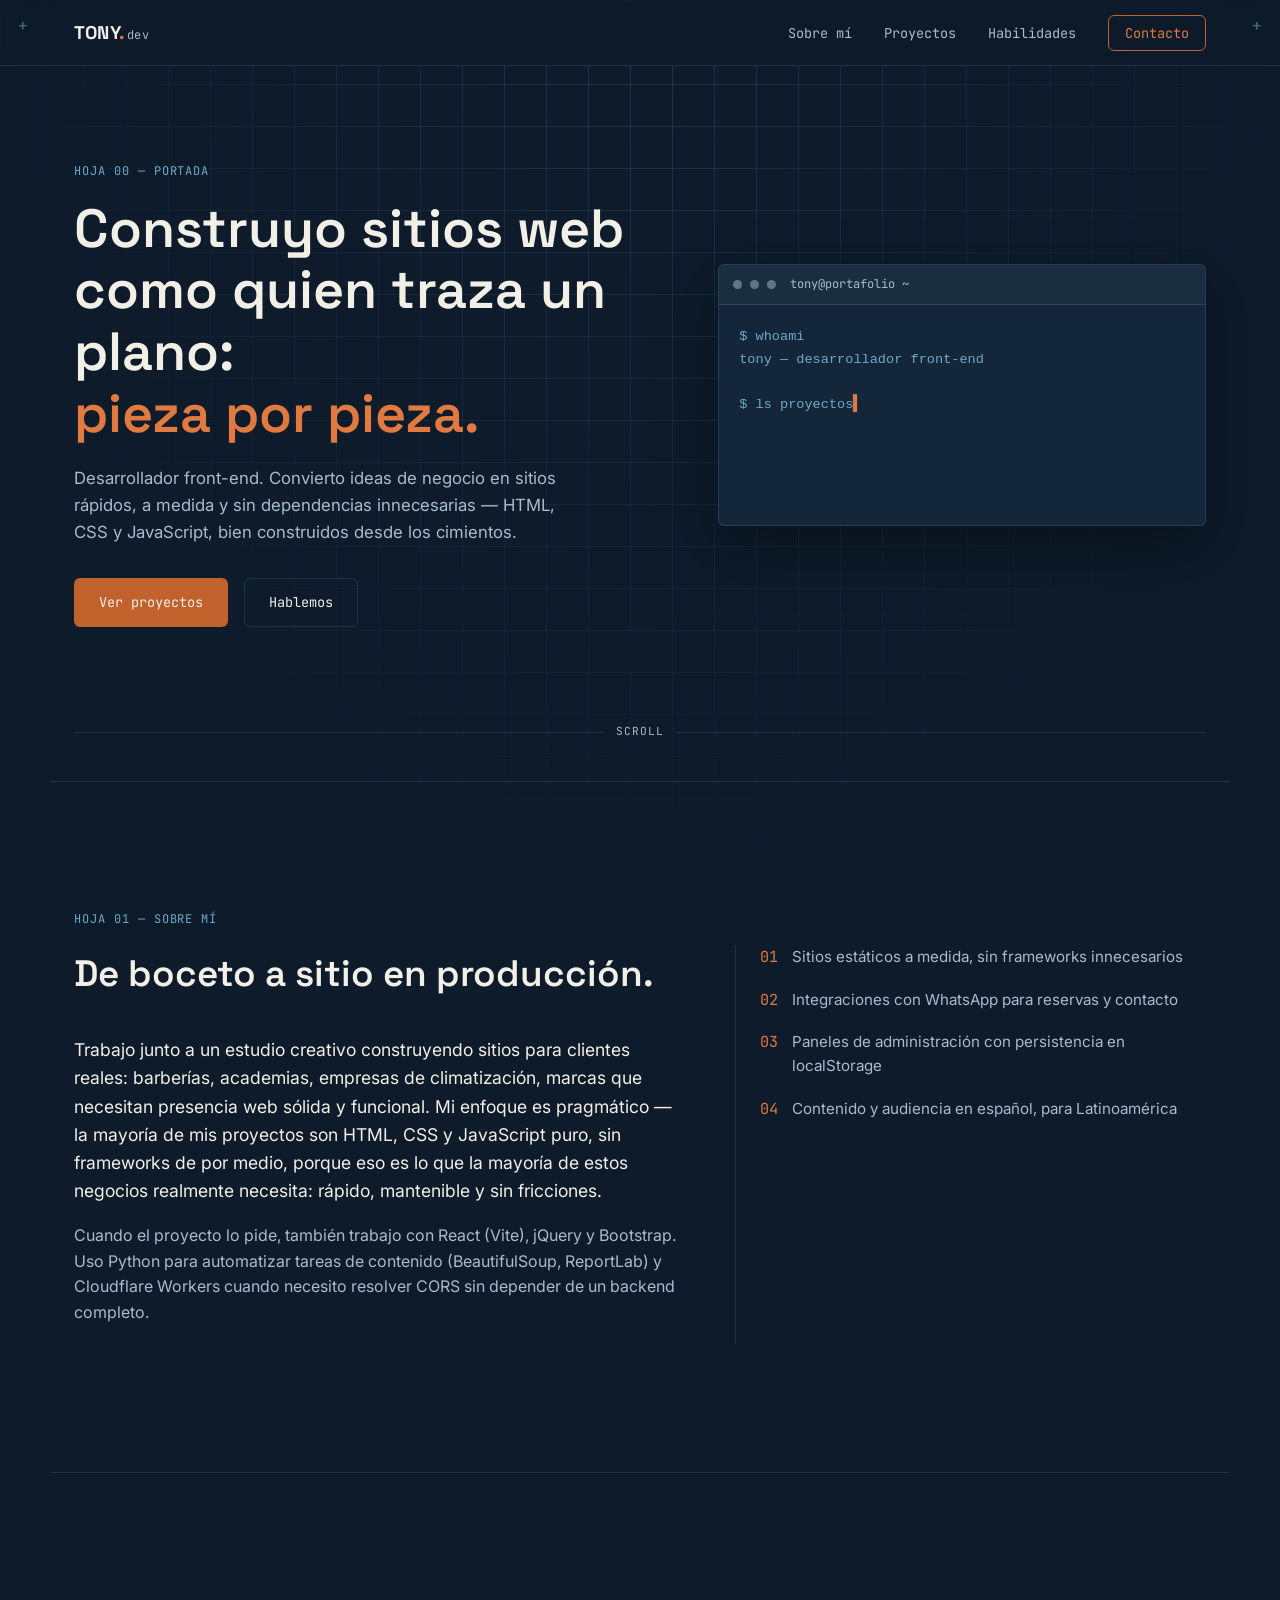
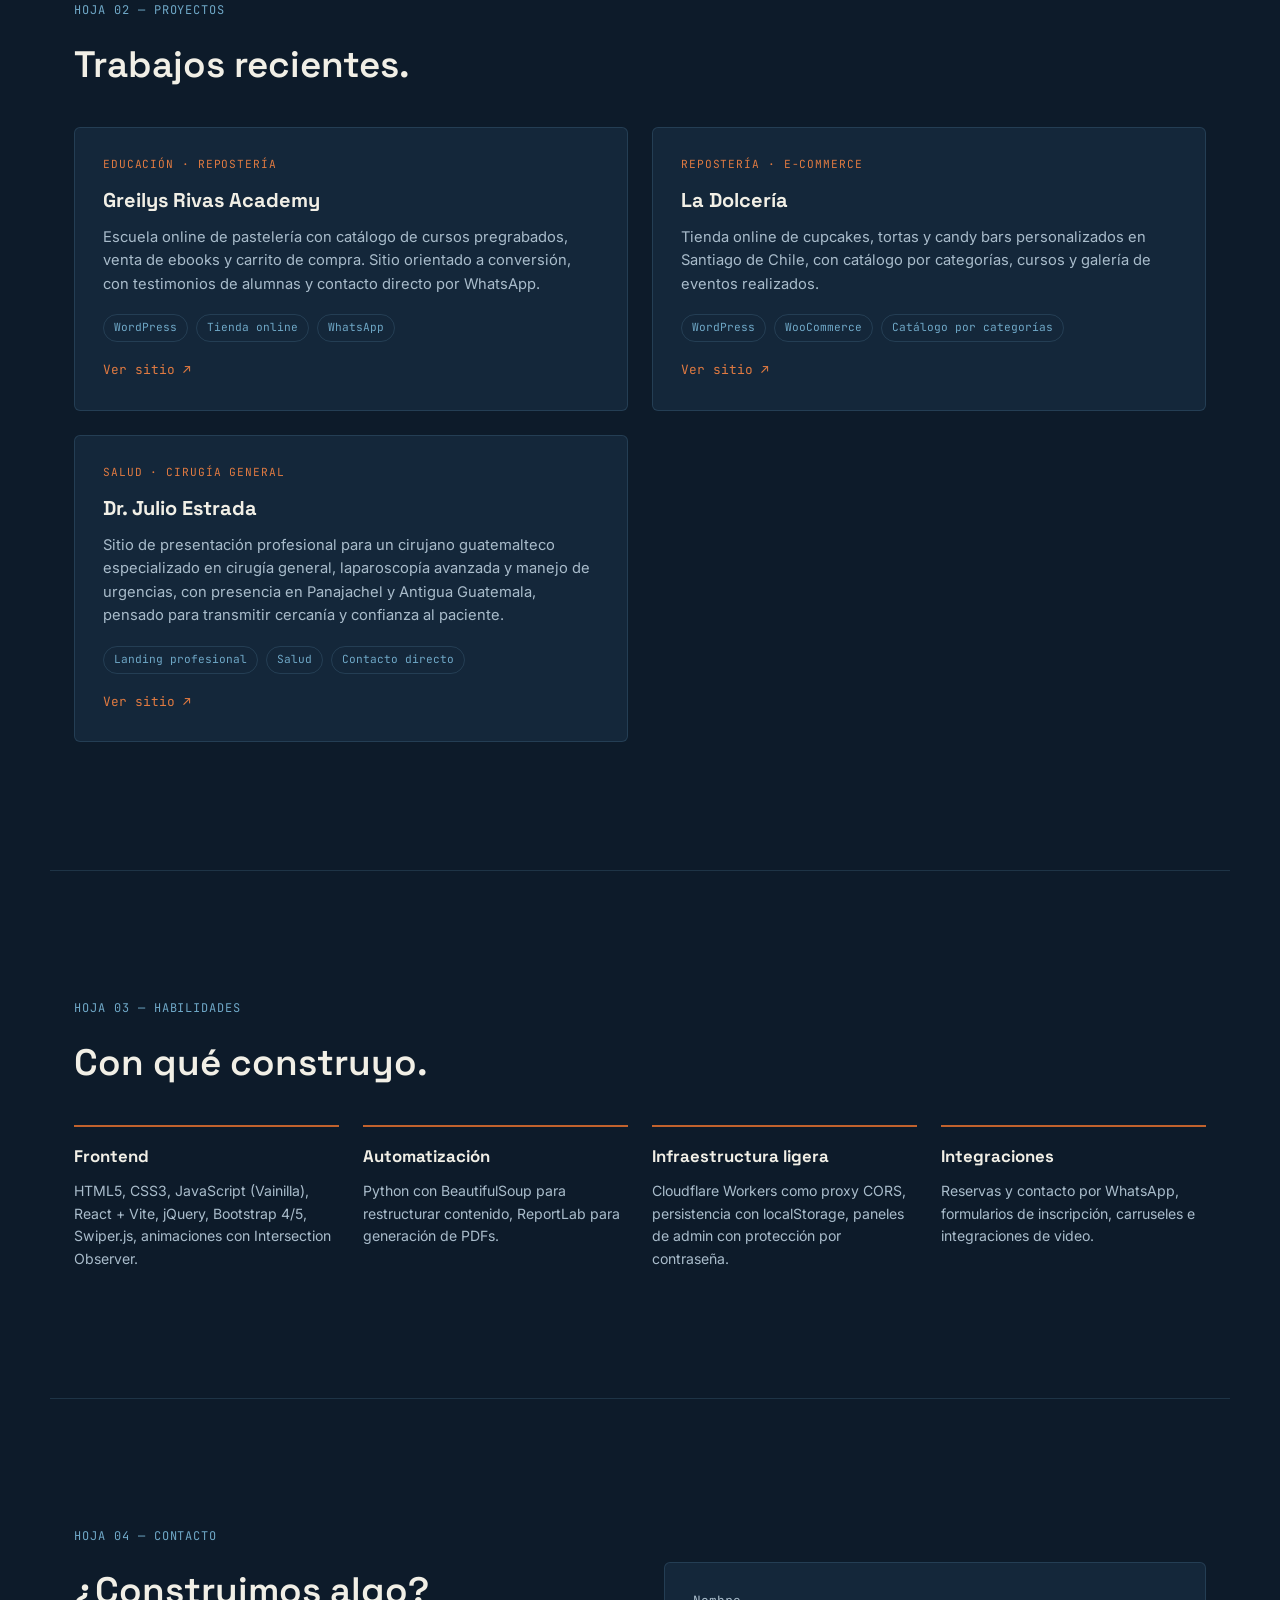
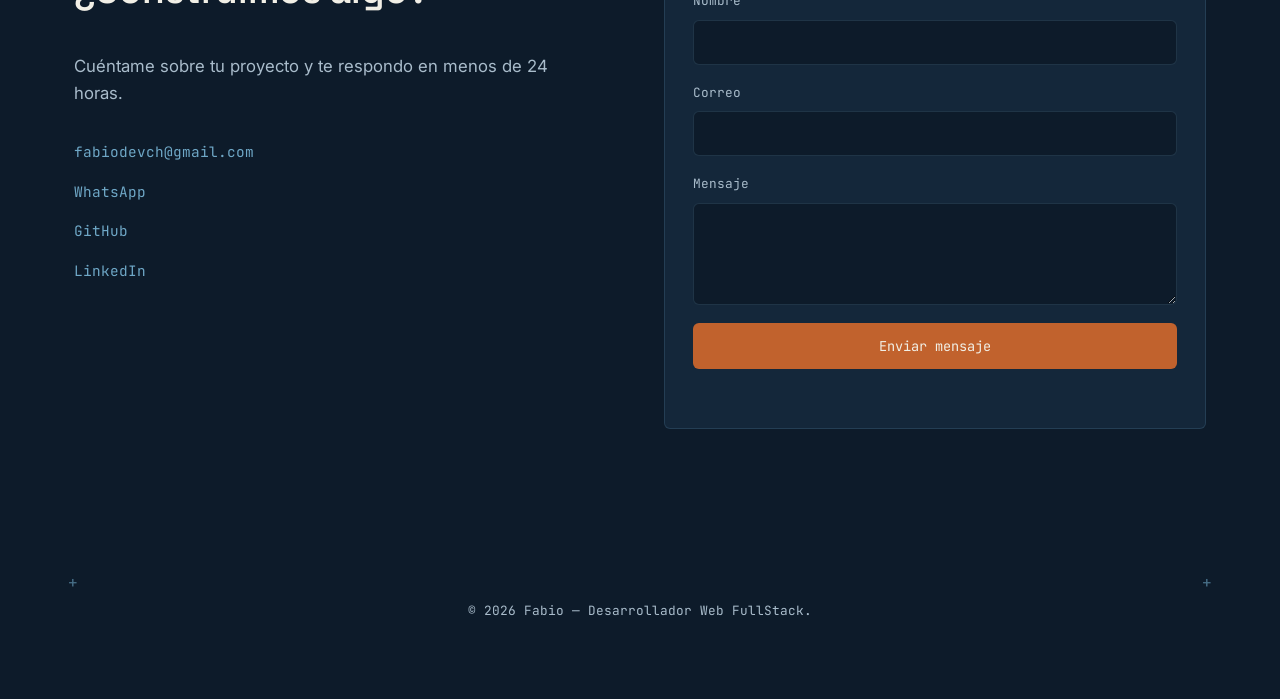
==== index.html @ 44a1399f "portafolio 1.0.16" ====
<!doctype html>
<html lang="es">
  <head>
    <meta charset="UTF-8" />
    <meta name="viewport" content="width=device-width, initial-scale=1.0" />
    <title>Tony — Desarrollador Web Front-End</title>
    <meta
      name="description"
      content="Portafolio de Tony, desarrollador web front-end. Sitios a medida en HTML, CSS y JavaScript para negocios reales."
    />

    <link rel="preconnect" href="https://fonts.googleapis.com" />
    <link rel="preconnect" href="https://fonts.gstatic.com" crossorigin />
    <link
      href="https://fonts.googleapis.com/css2?family=Space+Grotesk:wght@400;500;600;700&family=Inter:wght@400;500;600&family=JetBrains+Mono:wght@400;500&display=swap"
      rel="stylesheet"
    />

    <link rel="stylesheet" href="css/styles.css" />
  </head>
  <body>
    <div class="blueprint-grid" aria-hidden="true"></div>

    <header class="site-header">
      <div class="reg-mark reg-mark--tl" aria-hidden="true">+</div>
      <div class="reg-mark reg-mark--tr" aria-hidden="true">+</div>

      <nav class="navbar">
        <a href="#inicio" class="brand"
          >TONY<span class="brand-dot">.</span
          ><span class="brand-tag">dev</span></a
        >

        <button
          class="nav-toggle"
          id="navToggle"
          aria-label="Abrir menú"
          aria-expanded="false"
          aria-controls="navMenu"
        >
          <span></span><span></span><span></span>
        </button>

        <ul class="nav-menu" id="navMenu">
          <li><a href="#sobre-mi" class="nav-link">Sobre mí</a></li>
          <li><a href="#proyectos" class="nav-link">Proyectos</a></li>
          <li><a href="#habilidades" class="nav-link">Habilidades</a></li>
          <li>
            <a href="#contacto" class="nav-link nav-link--cta">Contacto</a>
          </li>
        </ul>
      </nav>
    </header>

    <main>
      <!-- HERO -->
      <section id="inicio" class="hero">
        <div class="hero-copy">
          <p class="sheet-label">HOJA 00 — PORTADA</p>
          <h1 class="hero-title">
            Construyo sitios web<br />como quien traza un plano:<br /><span
              class="accent"
              >pieza por pieza.</span
            >
          </h1>
          <p class="hero-sub">
            Desarrollador front-end. Convierto ideas de negocio en sitios
            rápidos, a medida y sin dependencias innecesarias — HTML, CSS y
            JavaScript, bien construidos desde los cimientos.
          </p>
          <div class="hero-actions">
            <a href="#proyectos" class="btn btn--primary">Ver proyectos</a>
            <a href="#contacto" class="btn btn--ghost">Hablemos</a>
          </div>
        </div>

        <div class="hero-terminal" aria-hidden="true">
          <div class="terminal-bar">
            <span class="dot"></span><span class="dot"></span
            ><span class="dot"></span>
            <span class="terminal-title">tony@portafolio ~ </span>
          </div>
          <pre
            class="terminal-body"
          ><code id="terminalOutput"></code><span class="cursor">▌</span></pre>
        </div>
      </section>

      <div class="dim-divider" aria-hidden="true">
        <span></span><em>scroll</em><span></span>
      </div>

      <!-- SOBRE MÍ -->
      <section id="sobre-mi" class="section reveal">
        <p class="sheet-label">HOJA 01 — SOBRE MÍ</p>
        <div class="about-grid">
          <div class="about-text">
            <h2 class="section-title">De boceto a sitio en producción.</h2>
            <p>
              Trabajo junto a un estudio creativo construyendo sitios para
              clientes reales: barberías, academias, empresas de climatización,
              marcas que necesitan presencia web sólida y funcional. Mi enfoque
              es pragmático — la mayoría de mis proyectos son HTML, CSS y
              JavaScript puro, sin frameworks de por medio, porque eso es lo que
              la mayoría de estos negocios realmente necesita: rápido,
              mantenible y sin fricciones.
            </p>
            <p>
              Cuando el proyecto lo pide, también trabajo con React (Vite),
              jQuery y Bootstrap. Uso Python para automatizar tareas de
              contenido (BeautifulSoup, ReportLab) y Cloudflare Workers cuando
              necesito resolver CORS sin depender de un backend completo.
            </p>
          </div>
          <ul class="about-facts">
            <li>
              <span class="fact-num">01</span>Sitios estáticos a medida, sin
              frameworks innecesarios
            </li>
            <li>
              <span class="fact-num">02</span>Integraciones con WhatsApp para
              reservas y contacto
            </li>
            <li>
              <span class="fact-num">03</span>Paneles de administración con
              persistencia en localStorage
            </li>
            <li>
              <span class="fact-num">04</span>Contenido y audiencia en español,
              para Latinoamérica
            </li>
          </ul>
        </div>
      </section>

      <!-- PROYECTOS -->
      <section id="proyectos" class="section reveal">
        <p class="sheet-label">HOJA 02 — PROYECTOS</p>
        <h2 class="section-title">Trabajos recientes.</h2>

        <div class="projects-grid">
          <article class="project-card">
            <p class="project-tag">Educación · Repostería</p>
            <h3>Greilys Rivas Academy</h3>
            <p class="project-desc">
              Escuela online de pastelería con catálogo de cursos pregrabados,
              venta de ebooks y carrito de compra. Sitio orientado a conversión,
              con testimonios de alumnas y contacto directo por WhatsApp.
            </p>
            <ul class="project-stack">
              <li>WordPress</li>
              <li>Tienda online</li>
              <li>WhatsApp</li>
            </ul>
            <a
              href="https://greilysrivassacademy.com/"
              target="_blank"
              rel="noopener"
              class="project-link"
              >Ver sitio ↗</a
            >
          </article>

          <article class="project-card">
            <p class="project-tag">Repostería · E-commerce</p>
            <h3>La Dolcería</h3>
            <p class="project-desc">
              Tienda online de cupcakes, tortas y candy bars personalizados en
              Santiago de Chile, con catálogo por categorías, cursos y galería
              de eventos realizados.
            </p>
            <ul class="project-stack">
              <li>WordPress</li>
              <li>WooCommerce</li>
              <li>Catálogo por categorías</li>
            </ul>
            <a
              href="https://ladolceria.com/"
              target="_blank"
              rel="noopener"
              class="project-link"
              >Ver sitio ↗</a
            >
          </article>

          <article class="project-card">
            <p class="project-tag">Salud · Cirugía general</p>
            <h3>Dr. Julio Estrada</h3>
            <p class="project-desc">
              Sitio de presentación profesional para un cirujano guatemalteco
              especializado en cirugía general, laparoscopía avanzada y manejo
              de urgencias, con presencia en Panajachel y Antigua Guatemala,
              pensado para transmitir cercanía y confianza al paciente.
            </p>
            <ul class="project-stack">
              <li>Landing profesional</li>
              <li>Salud</li>
              <li>Contacto directo</li>
            </ul>
            <a
              href="https://drjulioestrada.com/"
              target="_blank"
              rel="noopener"
              class="project-link"
              >Ver sitio ↗</a
            >
          </article>
        </div>
      </section>

      <!-- HABILIDADES -->
      <section id="habilidades" class="section reveal">
        <p class="sheet-label">HOJA 03 — HABILIDADES</p>
        <h2 class="section-title">Con qué construyo.</h2>

        <div class="skills-grid">
          <div class="skill-block">
            <h3>Frontend</h3>
            <p>
              HTML5, CSS3, JavaScript (Vainilla), React + Vite, jQuery,
              Bootstrap 4/5, Swiper.js, animaciones con Intersection Observer.
            </p>
          </div>
          <div class="skill-block">
            <h3>Automatización</h3>
            <p>
              Python con BeautifulSoup para restructurar contenido, ReportLab
              para generación de PDFs.
            </p>
          </div>
          <div class="skill-block">
            <h3>Infraestructura ligera</h3>
            <p>
              Cloudflare Workers como proxy CORS, persistencia con localStorage,
              paneles de admin con protección por contraseña.
            </p>
          </div>
          <div class="skill-block">
            <h3>Integraciones</h3>
            <p>
              Reservas y contacto por WhatsApp, formularios de inscripción,
              carruseles e integraciones de video.
            </p>
          </div>
        </div>
      </section>

      <!-- CONTACTO -->
      <section id="contacto" class="section reveal">
        <p class="sheet-label">HOJA 04 — CONTACTO</p>
        <div class="contact-grid">
          <div>
            <h2 class="section-title">¿Construimos algo?</h2>
            <p class="hero-sub">
              Cuéntame sobre tu proyecto y te respondo en menos de 24 horas.
            </p>
            <ul class="contact-links">
              <li>
                <a href="mailto:fabiodevch@gmail.com">fabiodevch@gmail.com</a>
              </li>
              <li>
                <a
                  href="https://wa.me/584129526003"
                  target="_blank"
                  rel="noopener"
                  >WhatsApp</a
                >
              </li>
              <li><a href="#" target="_blank" rel="noopener">GitHub</a></li>
              <li><a href="#" target="_blank" rel="noopener">LinkedIn</a></li>
            </ul>
          </div>

          <form
            class="contact-form"
            id="contactForm"
            action="https://formspree.io/f/xykrnwjp"
            method="POST"
            novalidate
          >
            <label class="form-field">
              <span>Nombre</span>
              <input type="text" name="nombre" required />
            </label>
            <label class="form-field">
              <span>Correo</span>
              <input type="email" name="correo" required />
            </label>
            <label class="form-field">
              <span>Mensaje</span>
              <textarea name="mensaje" rows="4" required></textarea>
            </label>
            <button type="submit" class="btn btn--primary btn--full">
              Enviar mensaje
            </button>
            <p class="form-status" id="formStatus" role="status"></p>
          </form>
        </div>
      </section>
    </main>

    <footer class="site-footer">
      <div class="reg-mark reg-mark--bl" aria-hidden="true">+</div>
      <div class="reg-mark reg-mark--br" aria-hidden="true">+</div>
      <p>
        © <span id="year"></span> Fabio — Desarrollador Web FullStack.
      </p>
    </footer>

    <script src="js/main.js"></script>
  </body>
</html>
---- css/styles.css ----
/* ============================================
   TOKENS
============================================ */
:root {
  --ink-navy: #0d1b2a;
  --panel-navy: #14273a;
  --line-cyan: #6fa8c7;
  --line-cyan-dim: rgba(111, 168, 199, 0.18);
  --paper: #f1efe6;
  --slate: #a9bccb;
  --copper: #c1622d;
  --copper-bright: #e07a41;

  --font-display: "Space Grotesk", sans-serif;
  --font-body: "Inter", sans-serif;
  --font-mono: "JetBrains Mono", monospace;

  --radius: 6px;
  --max-width: 1180px;
  --section-pad: clamp(64px, 10vw, 128px);
}

* { box-sizing: border-box; }

html { scroll-behavior: smooth; }

body {
  margin: 0;
  background: var(--ink-navy);
  color: var(--paper);
  font-family: var(--font-body);
  line-height: 1.6;
  -webkit-font-smoothing: antialiased;
}

img { max-width: 100%; display: block; }

a { color: inherit; text-decoration: none; }

ul { list-style: none; margin: 0; padding: 0; }

:focus-visible {
  outline: 2px solid var(--copper-bright);
  outline-offset: 3px;
}

/* ============================================
   BLUEPRINT GRID BACKGROUND
============================================ */
.blueprint-grid {
  position: fixed;
  inset: 0;
  z-index: -1;
  background-image:
    linear-gradient(var(--line-cyan-dim) 1px, transparent 1px),
    linear-gradient(90deg, var(--line-cyan-dim) 1px, transparent 1px);
  background-size: 42px 42px;
  mask-image: radial-gradient(ellipse at top, black 0%, transparent 75%);
}

.reg-mark {
  position: absolute;
  font-family: var(--font-mono);
  color: var(--line-cyan);
  opacity: 0.6;
  font-size: 1rem;
  line-height: 1;
}
.reg-mark--tl { top: 18px; left: 18px; }
.reg-mark--tr { top: 18px; right: 18px; }
.reg-mark--bl { top: 18px; left: 18px; }
.reg-mark--br { top: 18px; right: 18px; }

/* ============================================
   HEADER / NAV
============================================ */
.site-header {
  position: sticky;
  top: 0;
  z-index: 50;
  background: rgba(13, 27, 42, 0.85);
  backdrop-filter: blur(8px);
  border-bottom: 1px solid var(--line-cyan-dim);
}

.navbar {
  max-width: var(--max-width);
  margin: 0 auto;
  padding: 18px 24px;
  display: flex;
  align-items: center;
  justify-content: space-between;
}

.brand {
  font-family: var(--font-display);
  font-weight: 700;
  font-size: 1.15rem;
  letter-spacing: 0.03em;
}
.brand-dot { color: var(--copper-bright); }
.brand-tag {
  font-family: var(--font-mono);
  font-weight: 400;
  font-size: 0.75rem;
  color: var(--slate);
  margin-left: 2px;
}

.nav-menu {
  display: flex;
  align-items: center;
  gap: 32px;
}

.nav-link {
  font-family: var(--font-mono);
  font-size: 0.85rem;
  color: var(--slate);
  transition: color 0.2s ease;
}
.nav-link:hover { color: var(--paper); }

.nav-link--cta {
  color: var(--copper-bright);
  border: 1px solid var(--copper);
  padding: 8px 16px;
  border-radius: var(--radius);
}
.nav-link--cta:hover {
  background: var(--copper);
  color: var(--paper);
}

.nav-toggle {
  display: none;
  flex-direction: column;
  gap: 5px;
  background: none;
  border: none;
  cursor: pointer;
  padding: 8px;
}
.nav-toggle span {
  width: 24px;
  height: 2px;
  background: var(--paper);
  transition: transform 0.2s ease, opacity 0.2s ease;
}

/* ============================================
   HERO
============================================ */
.hero {
  max-width: var(--max-width);
  margin: 0 auto;
  padding: clamp(48px, 8vw, 96px) 24px;
  display: grid;
  grid-template-columns: 1.1fr 0.9fr;
  gap: 48px;
  align-items: center;
}

.sheet-label {
  font-family: var(--font-mono);
  font-size: 0.75rem;
  letter-spacing: 0.08em;
  color: var(--line-cyan);
  margin: 0 0 16px;
  text-transform: uppercase;
}

.hero-title {
  font-family: var(--font-display);
  font-size: clamp(2.1rem, 4.2vw, 3.4rem);
  line-height: 1.15;
  margin: 0 0 20px;
  font-weight: 600;
}
.hero-title .accent { color: var(--copper-bright); }

.hero-sub {
  color: var(--slate);
  font-size: 1.05rem;
  max-width: 46ch;
  margin: 0 0 32px;
}

.hero-actions { display: flex; gap: 16px; flex-wrap: wrap; }

.btn {
  font-family: var(--font-mono);
  font-size: 0.85rem;
  padding: 13px 24px;
  border-radius: var(--radius);
  border: 1px solid transparent;
  cursor: pointer;
  display: inline-block;
  transition: transform 0.15s ease, background 0.2s ease, border-color 0.2s ease;
}
.btn:hover { transform: translateY(-2px); }

.btn--primary {
  background: var(--copper);
  color: var(--paper);
}
.btn--primary:hover { background: var(--copper-bright); }

.btn--ghost {
  border-color: var(--line-cyan-dim);
  color: var(--paper);
}
.btn--ghost:hover { border-color: var(--line-cyan); }

.btn--full { width: 100%; text-align: center; }

/* Terminal signature element */
.hero-terminal {
  background: var(--panel-navy);
  border: 1px solid var(--line-cyan-dim);
  border-radius: var(--radius);
  overflow: hidden;
  box-shadow: 0 20px 60px rgba(0,0,0,0.35);
}

.terminal-bar {
  display: flex;
  align-items: center;
  gap: 8px;
  padding: 10px 14px;
  background: rgba(255,255,255,0.03);
  border-bottom: 1px solid var(--line-cyan-dim);
}
.terminal-bar .dot {
  width: 9px; height: 9px;
  border-radius: 50%;
  background: var(--slate);
  opacity: 0.5;
}
.terminal-title {
  font-family: var(--font-mono);
  font-size: 0.75rem;
  color: var(--slate);
  margin-left: 6px;
}

.terminal-body {
  margin: 0;
  padding: 20px;
  font-family: var(--font-mono);
  font-size: 0.85rem;
  color: var(--line-cyan);
  min-height: 220px;
  white-space: pre-wrap;
  word-break: break-word;
}
.cursor {
  color: var(--copper-bright);
  animation: blink 1s step-end infinite;
}
@keyframes blink { 50% { opacity: 0; } }

/* Divider */
.dim-divider {
  max-width: var(--max-width);
  margin: 0 auto;
  padding: 0 24px 40px;
  display: flex;
  align-items: center;
  gap: 12px;
  color: var(--slate);
}
.dim-divider span {
  flex: 1;
  height: 1px;
  background: var(--line-cyan-dim);
}
.dim-divider em {
  font-family: var(--font-mono);
  font-size: 0.7rem;
  font-style: normal;
  letter-spacing: 0.1em;
  text-transform: uppercase;
}

/* ============================================
   SECTIONS (general)
============================================ */
.section {
  max-width: var(--max-width);
  margin: 0 auto;
  padding: var(--section-pad) 24px;
  border-top: 1px solid var(--line-cyan-dim);
}

.section-title {
  font-family: var(--font-display);
  font-size: clamp(1.6rem, 3vw, 2.3rem);
  font-weight: 600;
  margin: 0 0 32px;
}

.reveal {
  opacity: 0;
  transform: translateY(24px);
  transition: opacity 0.6s ease, transform 0.6s ease;
}
.reveal.is-visible {
  opacity: 1;
  transform: translateY(0);
}

/* ============================================
   SOBRE MI
============================================ */
.about-grid {
  display: grid;
  grid-template-columns: 1.3fr 1fr;
  gap: 48px;
}
.about-text p { color: var(--slate); margin: 0 0 18px; }
.about-text p:first-of-type { color: var(--paper); font-size: 1.1rem; }

.about-facts {
  display: flex;
  flex-direction: column;
  gap: 18px;
  border-left: 1px solid var(--line-cyan-dim);
  padding-left: 24px;
}
.about-facts li {
  font-size: 0.95rem;
  color: var(--slate);
  display: flex;
  gap: 14px;
}
.fact-num {
  font-family: var(--font-mono);
  color: var(--copper-bright);
  flex-shrink: 0;
}

/* ============================================
   PROYECTOS
============================================ */
.projects-grid {
  display: grid;
  grid-template-columns: repeat(2, 1fr);
  gap: 24px;
}

.project-card {
  background: var(--panel-navy);
  border: 1px solid var(--line-cyan-dim);
  border-radius: var(--radius);
  padding: 28px;
  transition: border-color 0.2s ease, transform 0.2s ease;
}
.project-card:hover {
  border-color: var(--line-cyan);
  transform: translateY(-4px);
}

.project-tag {
  font-family: var(--font-mono);
  font-size: 0.7rem;
  text-transform: uppercase;
  letter-spacing: 0.08em;
  color: var(--copper-bright);
  margin: 0 0 10px;
}

.project-card h3 {
  font-family: var(--font-display);
  font-size: 1.25rem;
  margin: 0 0 10px;
}

.project-desc {
  color: var(--slate);
  font-size: 0.92rem;
  margin: 0 0 18px;
}

.project-stack {
  display: flex;
  flex-wrap: wrap;
  gap: 8px;
}
.project-stack li {
  font-family: var(--font-mono);
  font-size: 0.7rem;
  color: var(--line-cyan);
  border: 1px solid var(--line-cyan-dim);
  padding: 4px 10px;
  border-radius: 999px;
}

.project-link {
  display: inline-block;
  margin-top: 18px;
  font-family: var(--font-mono);
  font-size: 0.8rem;
  color: var(--copper-bright);
  border-bottom: 1px solid transparent;
}
.project-link:hover { border-color: var(--copper-bright); }

/* ============================================
   HABILIDADES
============================================ */
.skills-grid {
  display: grid;
  grid-template-columns: repeat(4, 1fr);
  gap: 24px;
}
.skill-block {
  border-top: 2px solid var(--copper);
  padding-top: 16px;
}
.skill-block h3 {
  font-family: var(--font-display);
  font-size: 1.05rem;
  margin: 0 0 10px;
}
.skill-block p {
  color: var(--slate);
  font-size: 0.88rem;
  margin: 0;
}

/* ============================================
   CONTACTO
============================================ */
.contact-grid {
  display: grid;
  grid-template-columns: 1fr 1fr;
  gap: 48px;
  align-items: start;
}

.contact-links {
  display: flex;
  flex-direction: column;
  gap: 14px;
  margin-top: 24px;
}
.contact-links a {
  font-family: var(--font-mono);
  font-size: 0.9rem;
  color: var(--line-cyan);
  border-bottom: 1px solid transparent;
}
.contact-links a:hover { border-color: var(--line-cyan); }

.contact-form {
  background: var(--panel-navy);
  border: 1px solid var(--line-cyan-dim);
  border-radius: var(--radius);
  padding: 28px;
  display: flex;
  flex-direction: column;
  gap: 18px;
}

.form-field {
  display: flex;
  flex-direction: column;
  gap: 8px;
  font-family: var(--font-mono);
  font-size: 0.8rem;
  color: var(--slate);
}

.form-field input,
.form-field textarea {
  font-family: var(--font-body);
  font-size: 0.95rem;
  background: var(--ink-navy);
  border: 1px solid var(--line-cyan-dim);
  border-radius: var(--radius);
  padding: 12px 14px;
  color: var(--paper);
  resize: vertical;
}
.form-field input:focus,
.form-field textarea:focus {
  border-color: var(--line-cyan);
  outline: none;
}

.form-status {
  font-family: var(--font-mono);
  font-size: 0.8rem;
  color: var(--copper-bright);
  min-height: 1em;
  margin: 0;
}

/* ============================================
   FOOTER
============================================ */
.site-footer {
  position: relative;
  max-width: var(--max-width);
  margin: 0 auto;
  padding: 32px 24px 64px;
  text-align: center;
  color: var(--slate);
  font-family: var(--font-mono);
  font-size: 0.8rem;
}

/* ============================================
   RESPONSIVE
============================================ */
@media (max-width: 900px) {
  .hero { grid-template-columns: 1fr; }
  .about-grid { grid-template-columns: 1fr; }
  .projects-grid { grid-template-columns: 1fr; }
  .skills-grid { grid-template-columns: repeat(2, 1fr); }
  .contact-grid { grid-template-columns: 1fr; }
}

@media (max-width: 720px) {
  .nav-menu {
    position: fixed;
    top: 64px;
    left: 0;
    right: 0;
    background: var(--ink-navy);
    border-bottom: 1px solid var(--line-cyan-dim);
    flex-direction: column;
    align-items: flex-start;
    padding: 24px;
    gap: 20px;
    transform: translateY(-120%);
    opacity: 0;
    transition: transform 0.25s ease, opacity 0.25s ease;
  }
  .nav-menu.is-open {
    transform: translateY(0);
    opacity: 1;
  }
  .nav-toggle { display: flex; }
  .skills-grid { grid-template-columns: 1fr; }
}

/* ============================================
   REDUCED MOTION
============================================ */
@media (prefers-reduced-motion: reduce) {
  html { scroll-behavior: auto; }
  .reveal { transition: none; opacity: 1; transform: none; }
  .cursor { animation: none; }
  .btn:hover { transform: none; }
}
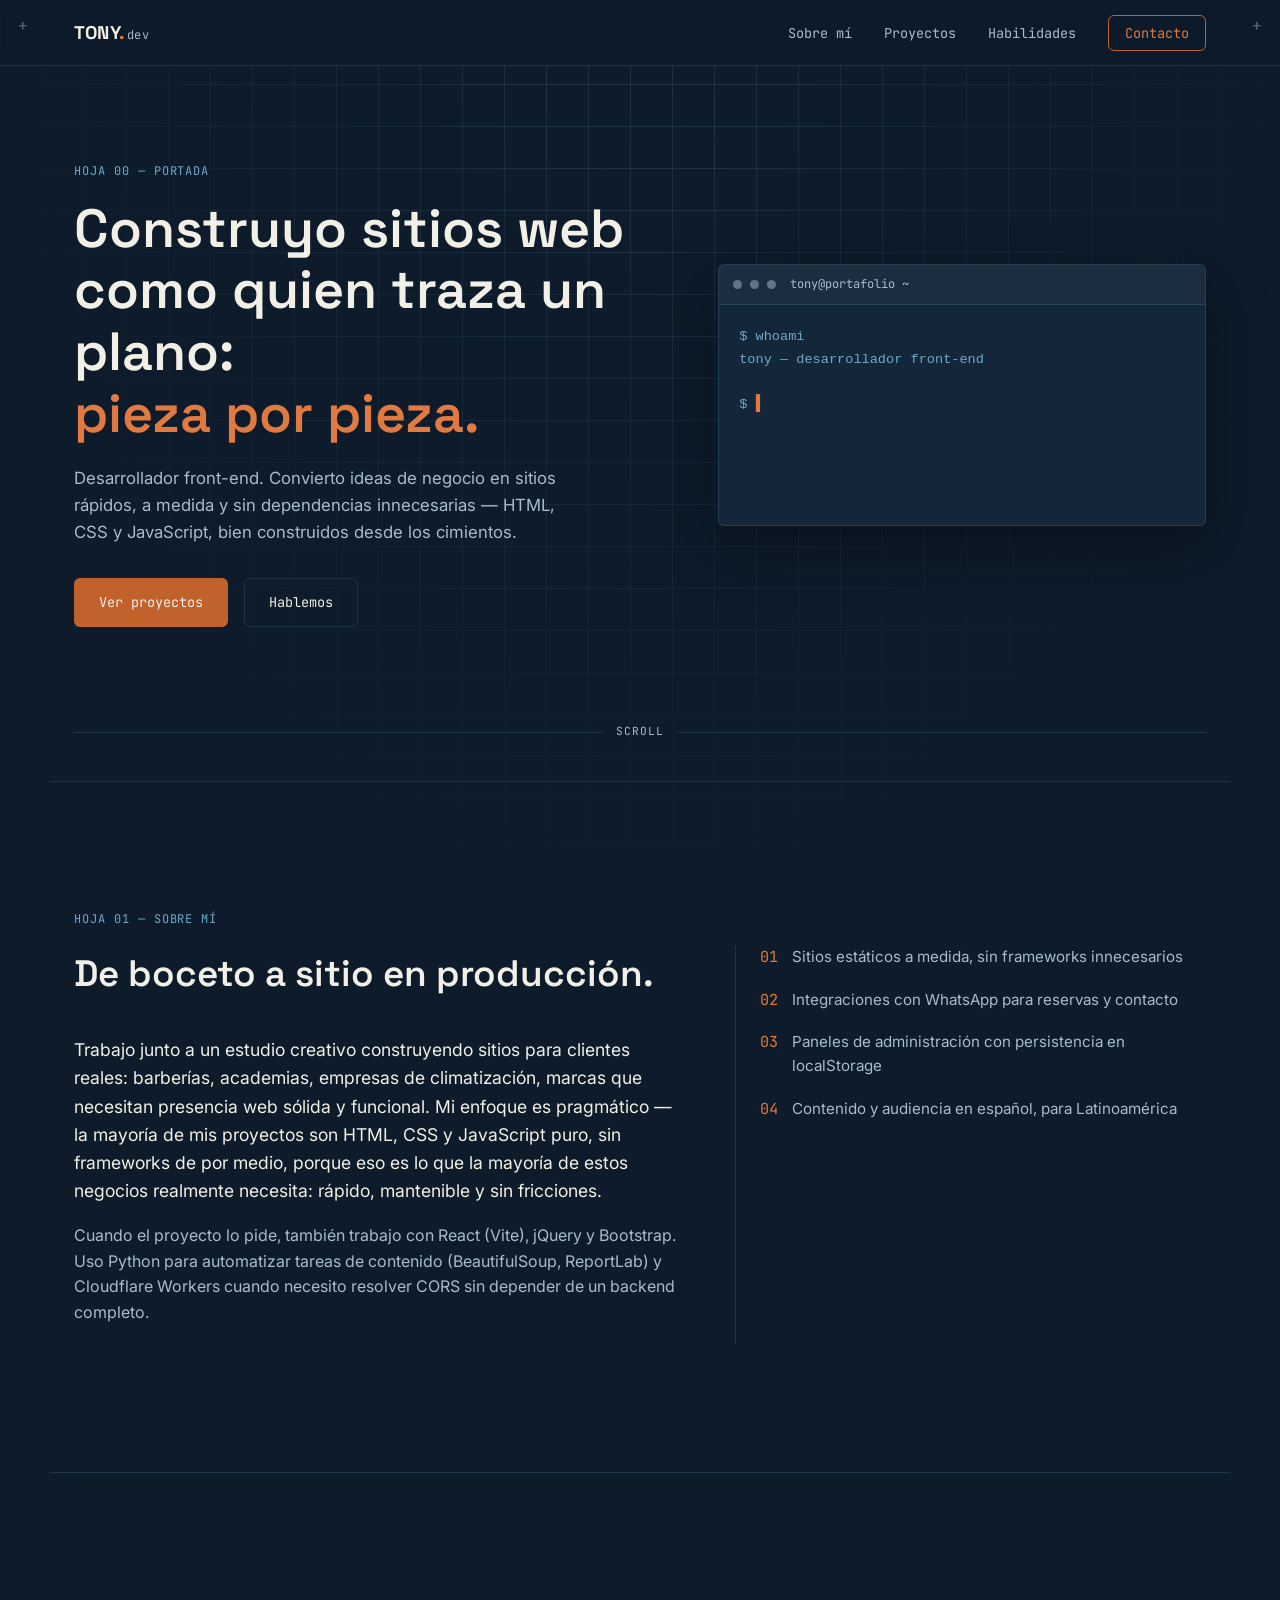
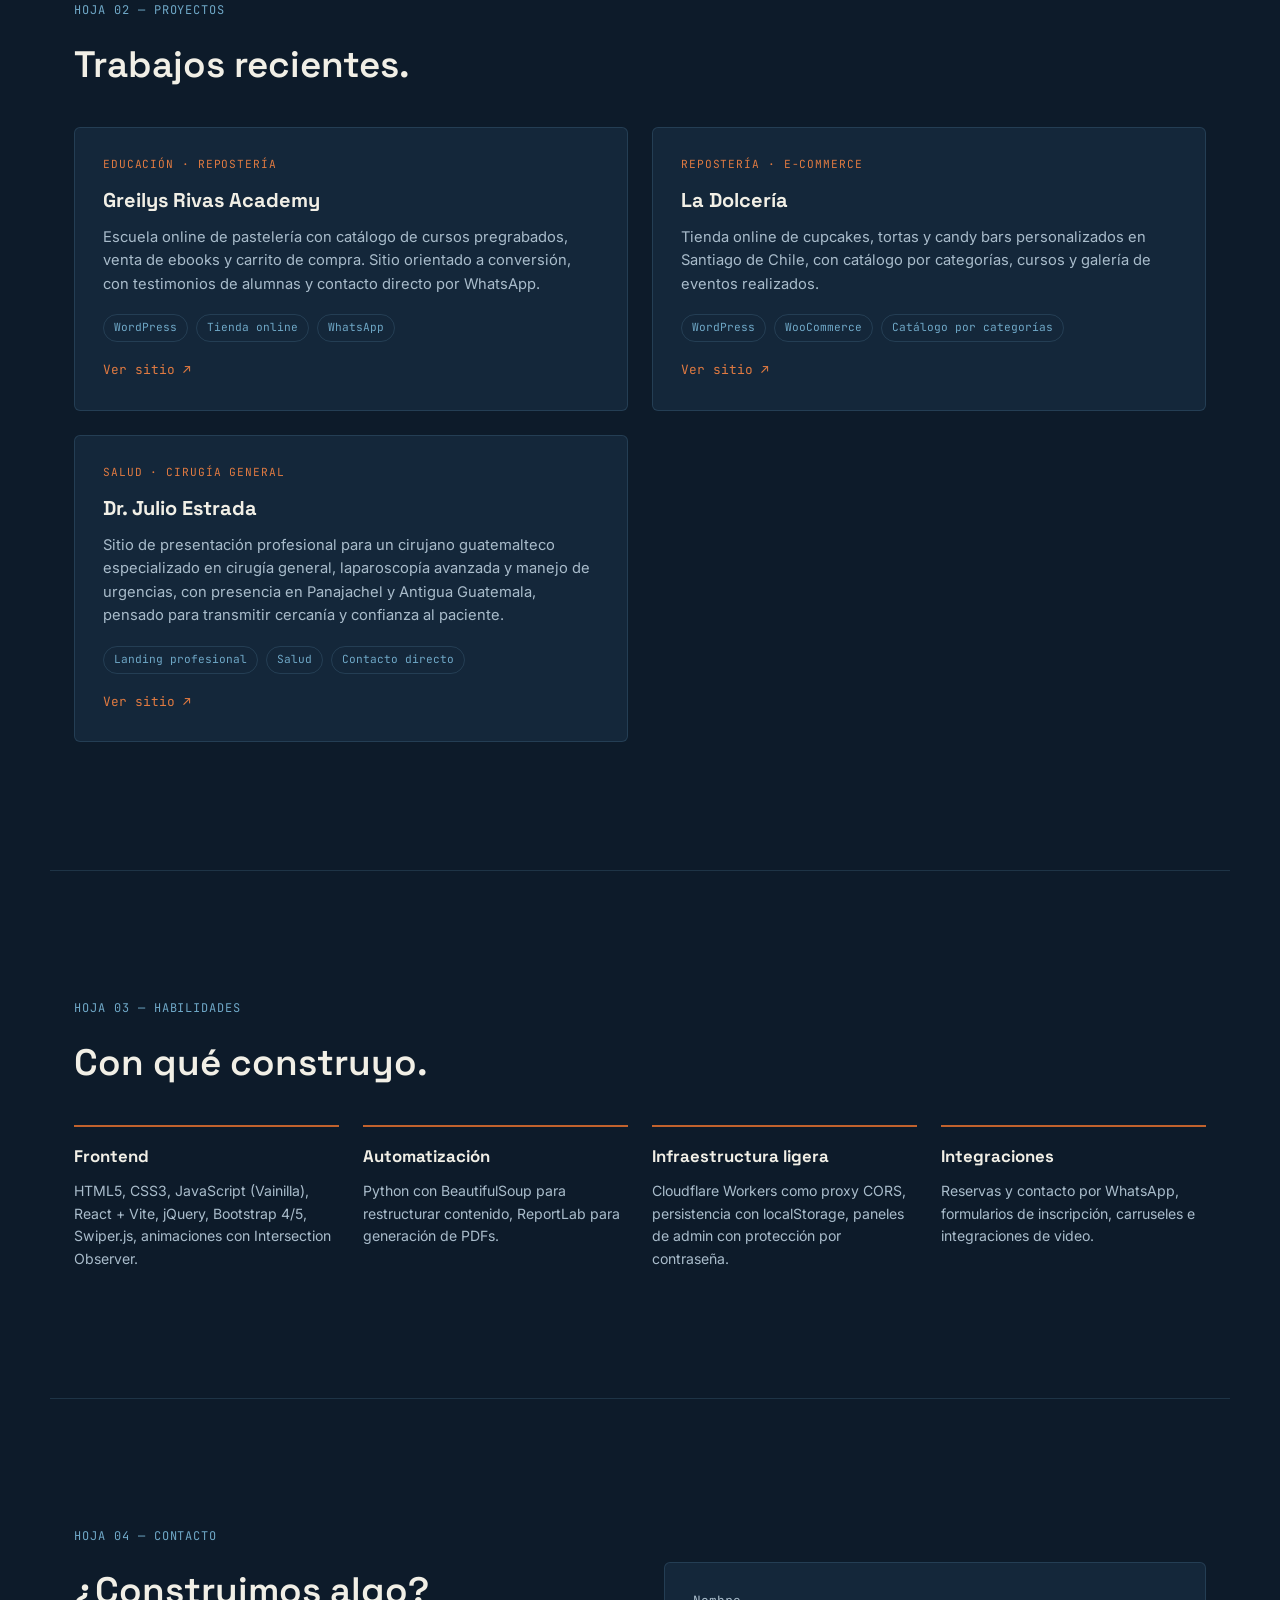
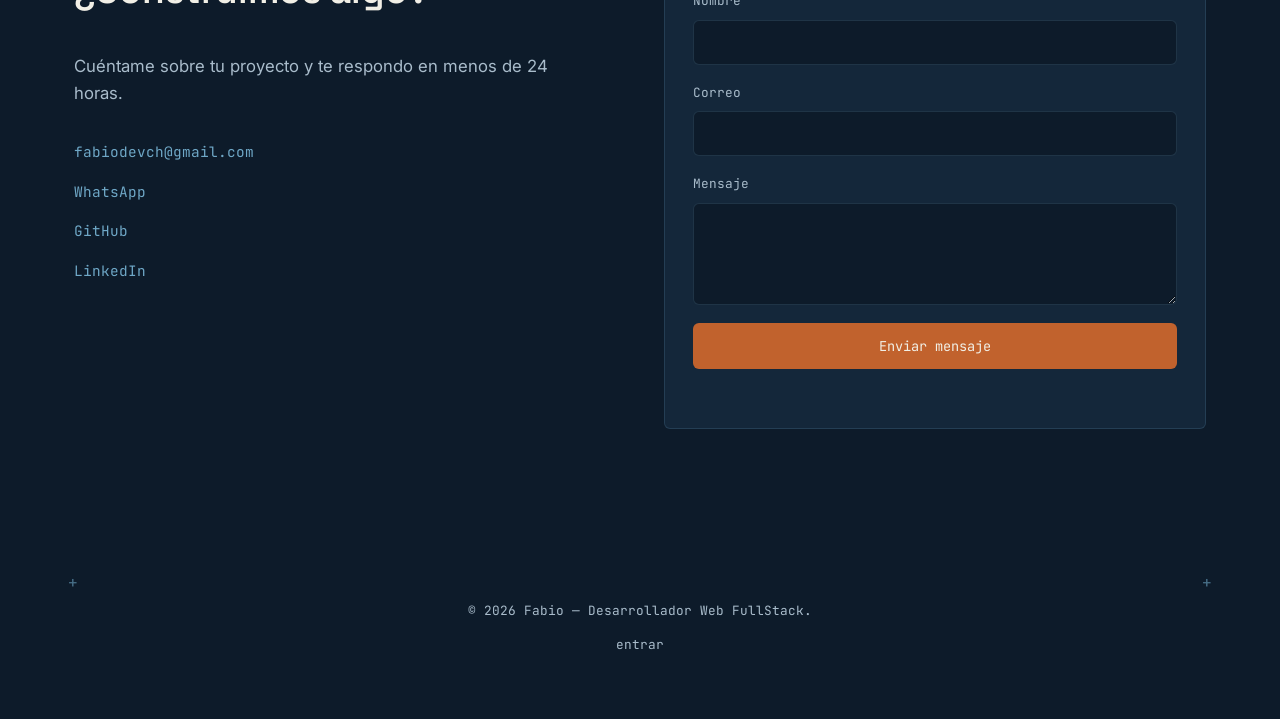
==== commit ea692369: "portafolio 1.1.0 • Panel de administrador para creación de facturas • Opción de descargar la factura" ====
--- a/index.html
+++ b/index.html
@@ -305,6 +305,7 @@
       <p>
         © <span id="year"></span> Fabio — Desarrollador Web FullStack.
       </p>
+      <a href="admin.html">entrar</a>
     </footer>
 
     <script src="js/main.js"></script>
--- a/css/styles.css
+++ b/css/styles.css
@@ -121,13 +121,15 @@
 }
 .nav-link:hover { color: var(--paper); }
 
-.nav-link--cta {
+.nav-link--cta,
+.btn--cta {
   color: var(--copper-bright);
   border: 1px solid var(--copper);
   padding: 8px 16px;
   border-radius: var(--radius);
 }
-.nav-link--cta:hover {
+.nav-link--cta:hover,
+.btn--cta:hover {
   background: var(--copper);
   color: var(--paper);
 }
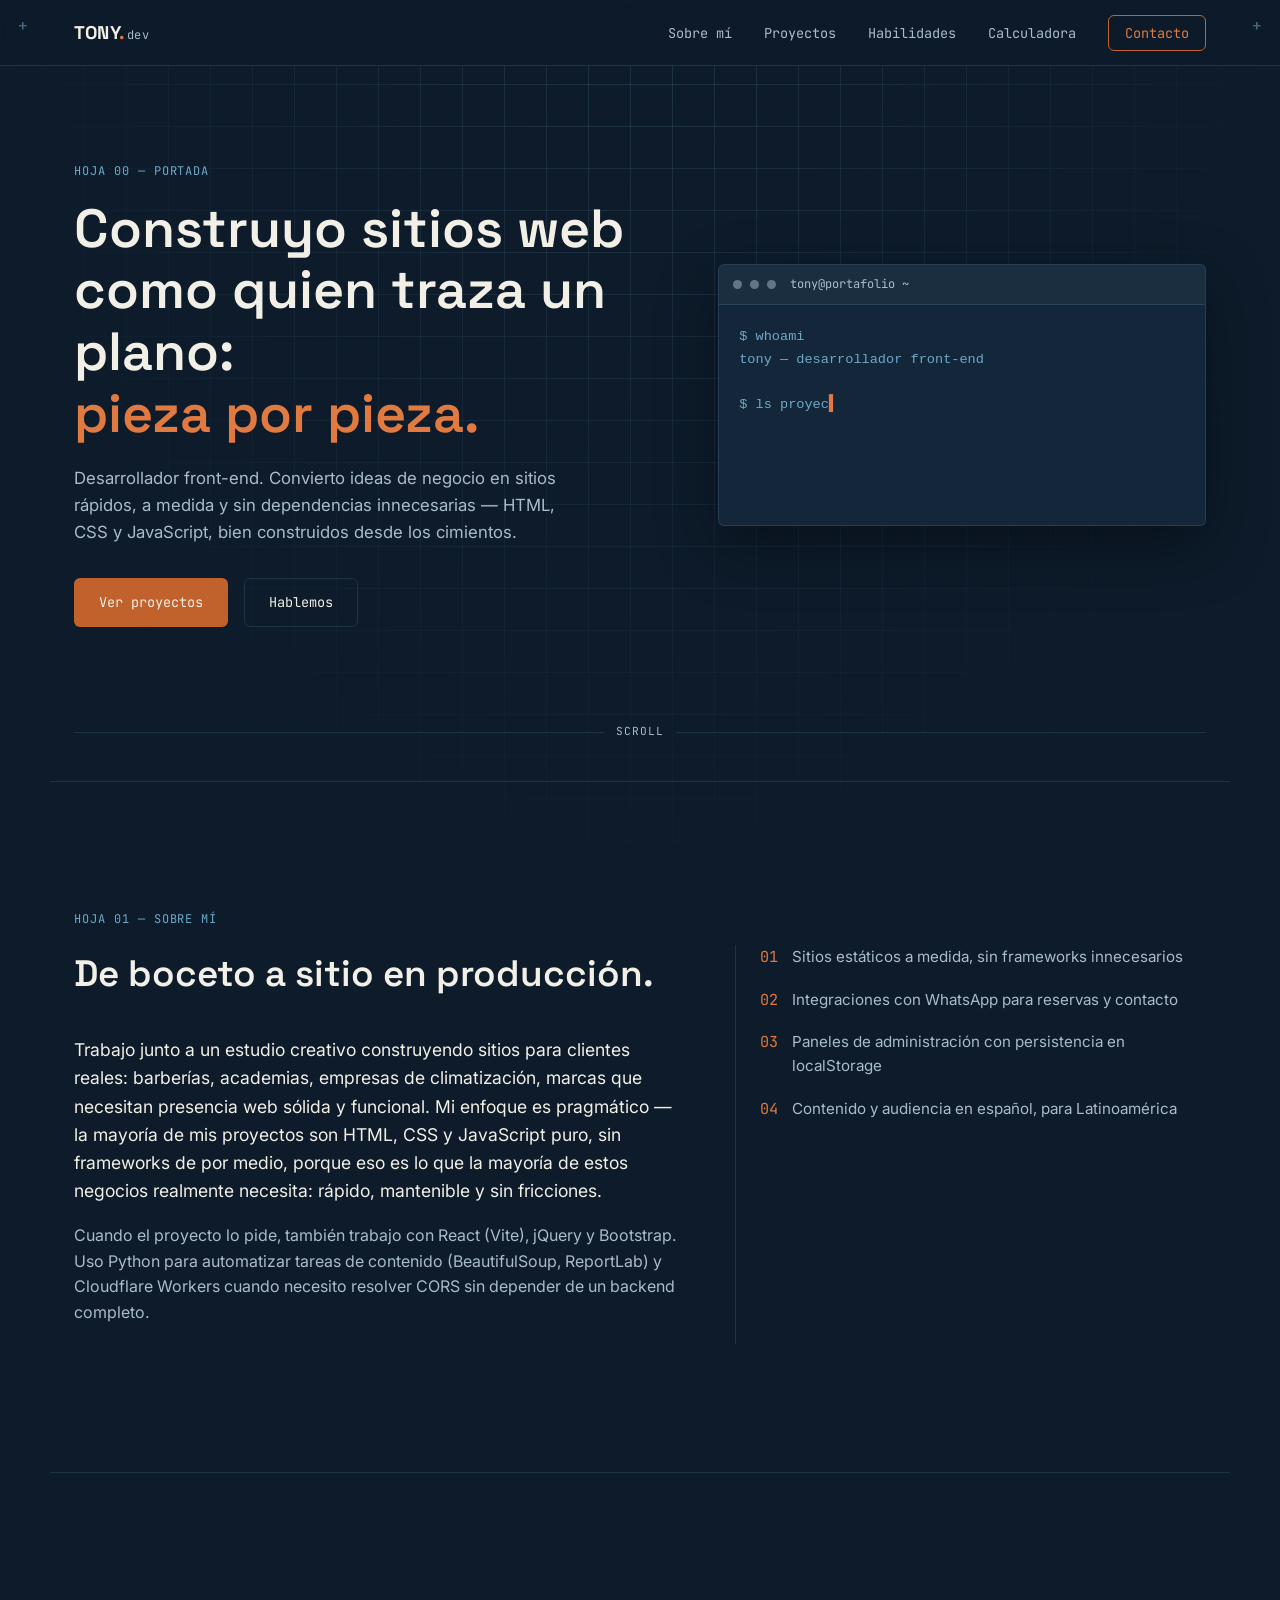
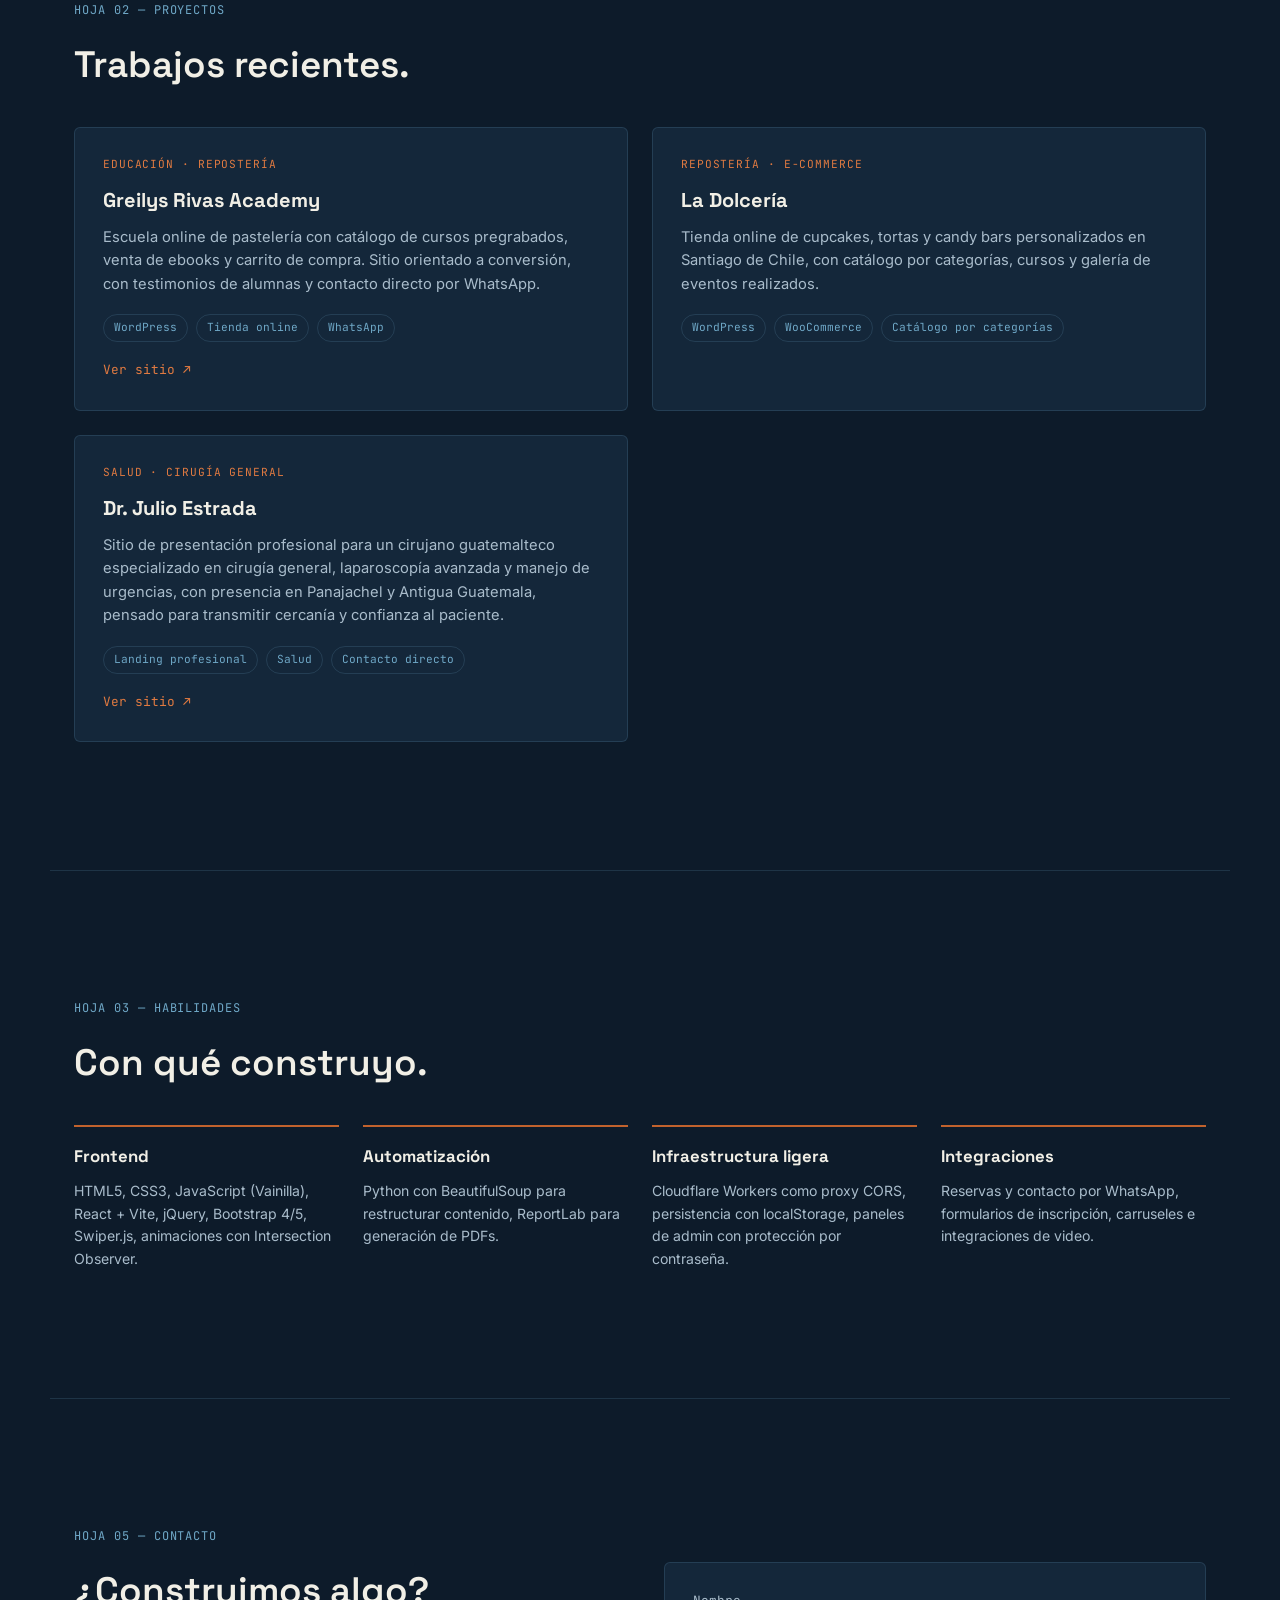
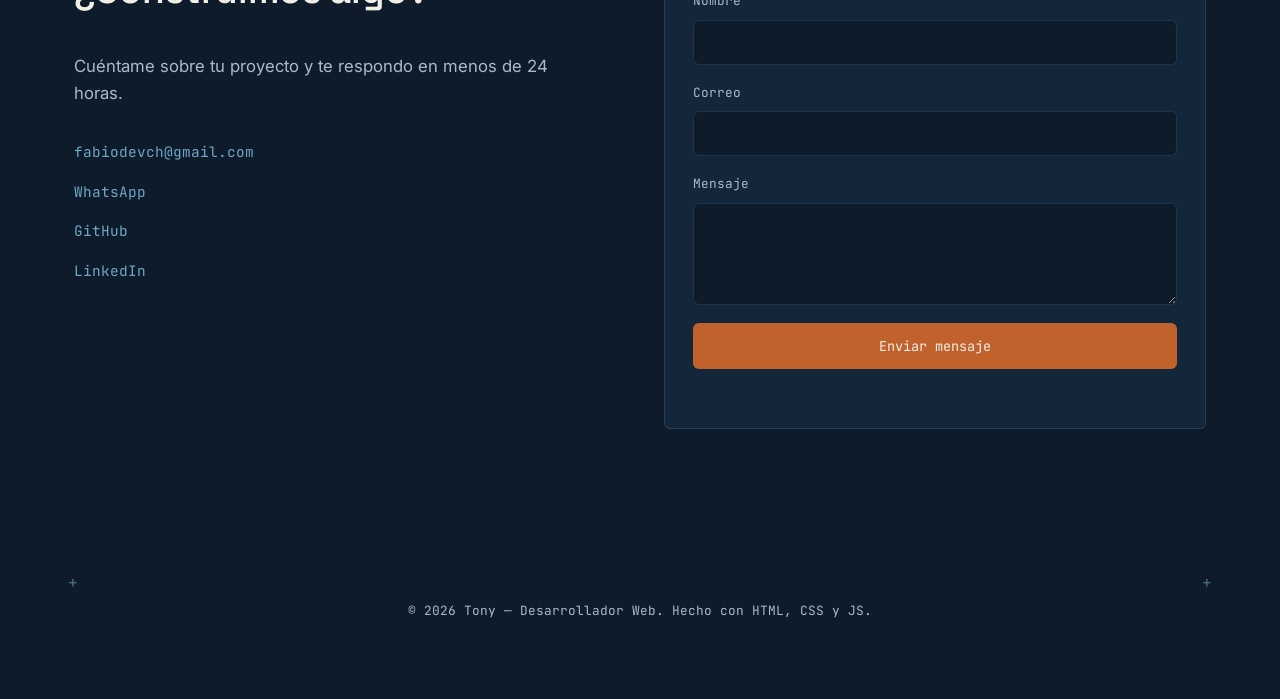
==== commit 7f1b56a6: "portafolio 1.2.1 • Calculadora de servicios • Actualización de precios • Arreglo del bug de campo co" ====
--- a/index.html
+++ b/index.html
@@ -1,313 +1,190 @@
-<!doctype html>
+<!DOCTYPE html>
 <html lang="es">
-  <head>
-    <meta charset="UTF-8" />
-    <meta name="viewport" content="width=device-width, initial-scale=1.0" />
-    <title>Tony — Desarrollador Web Front-End</title>
-    <meta
-      name="description"
-      content="Portafolio de Tony, desarrollador web front-end. Sitios a medida en HTML, CSS y JavaScript para negocios reales."
-    />
+<head>
+<meta charset="UTF-8">
+<meta name="viewport" content="width=device-width, initial-scale=1.0">
+<title>Tony — Desarrollador Web Front-End</title>
+<meta name="description" content="Portafolio de Tony, desarrollador web front-end. Sitios a medida en HTML, CSS y JavaScript para negocios reales.">
 
-    <link rel="preconnect" href="https://fonts.googleapis.com" />
-    <link rel="preconnect" href="https://fonts.gstatic.com" crossorigin />
-    <link
-      href="https://fonts.googleapis.com/css2?family=Space+Grotesk:wght@400;500;600;700&family=Inter:wght@400;500;600&family=JetBrains+Mono:wght@400;500&display=swap"
-      rel="stylesheet"
-    />
+<link rel="preconnect" href="https://fonts.googleapis.com">
+<link rel="preconnect" href="https://fonts.gstatic.com" crossorigin>
+<link href="https://fonts.googleapis.com/css2?family=Space+Grotesk:wght@400;500;600;700&family=Inter:wght@400;500;600&family=JetBrains+Mono:wght@400;500&display=swap" rel="stylesheet">
 
-    <link rel="stylesheet" href="css/styles.css" />
-  </head>
-  <body>
-    <div class="blueprint-grid" aria-hidden="true"></div>
+<link rel="stylesheet" href="css/styles.css">
+</head>
+<body>
 
-    <header class="site-header">
-      <div class="reg-mark reg-mark--tl" aria-hidden="true">+</div>
-      <div class="reg-mark reg-mark--tr" aria-hidden="true">+</div>
+<div class="blueprint-grid" aria-hidden="true"></div>
 
-      <nav class="navbar">
-        <a href="#inicio" class="brand"
-          >TONY<span class="brand-dot">.</span
-          ><span class="brand-tag">dev</span></a
-        >
+<header class="site-header">
+  <div class="reg-mark reg-mark--tl" aria-hidden="true">+</div>
+  <div class="reg-mark reg-mark--tr" aria-hidden="true">+</div>
 
-        <button
-          class="nav-toggle"
-          id="navToggle"
-          aria-label="Abrir menú"
-          aria-expanded="false"
-          aria-controls="navMenu"
-        >
-          <span></span><span></span><span></span>
-        </button>
+  <nav class="navbar">
+    <a href="#inicio" class="brand">TONY<span class="brand-dot">.</span><span class="brand-tag">dev</span></a>
 
-        <ul class="nav-menu" id="navMenu">
-          <li><a href="#sobre-mi" class="nav-link">Sobre mí</a></li>
-          <li><a href="#proyectos" class="nav-link">Proyectos</a></li>
-          <li><a href="#habilidades" class="nav-link">Habilidades</a></li>
-          <li>
-            <a href="#contacto" class="nav-link nav-link--cta">Contacto</a>
-          </li>
+    <button class="nav-toggle" id="navToggle" aria-label="Abrir menú" aria-expanded="false" aria-controls="navMenu">
+      <span></span><span></span><span></span>
+    </button>
+
+    <ul class="nav-menu" id="navMenu">
+      <li><a href="#sobre-mi" class="nav-link">Sobre mí</a></li>
+      <li><a href="#proyectos" class="nav-link">Proyectos</a></li>
+      <li><a href="#habilidades" class="nav-link">Habilidades</a></li>
+      <li><a href="calculadora.html" class="nav-link">Calculadora</a></li>
+      <li><a href="#contacto" class="nav-link nav-link--cta">Contacto</a></li>
+    </ul>
+  </nav>
+</header>
+
+<main>
+
+  <!-- HERO -->
+  <section id="inicio" class="hero">
+    <div class="hero-copy">
+      <p class="sheet-label">HOJA 00 — PORTADA</p>
+      <h1 class="hero-title">Construyo sitios web<br>como quien traza un plano:<br><span class="accent">pieza por pieza.</span></h1>
+      <p class="hero-sub">Desarrollador front-end. Convierto ideas de negocio en sitios rápidos, a medida y sin dependencias innecesarias — HTML, CSS y JavaScript, bien construidos desde los cimientos.</p>
+      <div class="hero-actions">
+        <a href="#proyectos" class="btn btn--primary">Ver proyectos</a>
+        <a href="#contacto" class="btn btn--ghost">Hablemos</a>
+      </div>
+    </div>
+
+    <div class="hero-terminal" aria-hidden="true">
+      <div class="terminal-bar">
+        <span class="dot"></span><span class="dot"></span><span class="dot"></span>
+        <span class="terminal-title">tony@portafolio ~ </span>
+      </div>
+      <pre class="terminal-body"><code id="terminalOutput"></code><span class="cursor">▌</span></pre>
+    </div>
+  </section>
+
+  <div class="dim-divider" aria-hidden="true"><span></span><em>scroll</em><span></span></div>
+
+  <!-- SOBRE MÍ -->
+  <section id="sobre-mi" class="section reveal">
+    <p class="sheet-label">HOJA 01 — SOBRE MÍ</p>
+    <div class="about-grid">
+      <div class="about-text">
+        <h2 class="section-title">De boceto a sitio en producción.</h2>
+        <p>Trabajo junto a un estudio creativo construyendo sitios para clientes reales: barberías, academias, empresas de climatización, marcas que necesitan presencia web sólida y funcional. Mi enfoque es pragmático — la mayoría de mis proyectos son HTML, CSS y JavaScript puro, sin frameworks de por medio, porque eso es lo que la mayoría de estos negocios realmente necesita: rápido, mantenible y sin fricciones.</p>
+        <p>Cuando el proyecto lo pide, también trabajo con React (Vite), jQuery y Bootstrap. Uso Python para automatizar tareas de contenido (BeautifulSoup, ReportLab) y Cloudflare Workers cuando necesito resolver CORS sin depender de un backend completo.</p>
+      </div>
+      <ul class="about-facts">
+        <li><span class="fact-num">01</span>Sitios estáticos a medida, sin frameworks innecesarios</li>
+        <li><span class="fact-num">02</span>Integraciones con WhatsApp para reservas y contacto</li>
+        <li><span class="fact-num">03</span>Paneles de administración con persistencia en localStorage</li>
+        <li><span class="fact-num">04</span>Contenido y audiencia en español, para Latinoamérica</li>
+      </ul>
+    </div>
+  </section>
+
+  <!-- PROYECTOS -->
+  <section id="proyectos" class="section reveal">
+    <p class="sheet-label">HOJA 02 — PROYECTOS</p>
+    <h2 class="section-title">Trabajos recientes.</h2>
+
+    <div class="projects-grid">
+
+      <article class="project-card">
+        <p class="project-tag">Educación · Repostería</p>
+        <h3>Greilys Rivas Academy</h3>
+        <p class="project-desc">Escuela online de pastelería con catálogo de cursos pregrabados, venta de ebooks y carrito de compra. Sitio orientado a conversión, con testimonios de alumnas y contacto directo por WhatsApp.</p>
+        <ul class="project-stack">
+          <li>WordPress</li><li>Tienda online</li><li>WhatsApp</li>
         </ul>
-      </nav>
-    </header>
+        <a href="https://greilysrivassacademy.com/" target="_blank" rel="noopener" class="project-link">Ver sitio ↗</a>
+      </article>
 
-    <main>
-      <!-- HERO -->
-      <section id="inicio" class="hero">
-        <div class="hero-copy">
-          <p class="sheet-label">HOJA 00 — PORTADA</p>
-          <h1 class="hero-title">
-            Construyo sitios web<br />como quien traza un plano:<br /><span
-              class="accent"
-              >pieza por pieza.</span
-            >
-          </h1>
-          <p class="hero-sub">
-            Desarrollador front-end. Convierto ideas de negocio en sitios
-            rápidos, a medida y sin dependencias innecesarias — HTML, CSS y
-            JavaScript, bien construidos desde los cimientos.
-          </p>
-          <div class="hero-actions">
-            <a href="#proyectos" class="btn btn--primary">Ver proyectos</a>
-            <a href="#contacto" class="btn btn--ghost">Hablemos</a>
-          </div>
-        </div>
+      <article class="project-card">
+        <p class="project-tag">Repostería · E-commerce</p>
+        <h3>La Dolcería</h3>
+        <p class="project-desc">Tienda online de cupcakes, tortas y candy bars personalizados en Santiago de Chile, con catálogo por categorías, cursos y galería de eventos realizados.</p>
+        <ul class="project-stack">
+          <li>WordPress</li><li>WooCommerce</li><li>Catálogo por categorías</li>
+        </ul>
+      </article>
 
-        <div class="hero-terminal" aria-hidden="true">
-          <div class="terminal-bar">
-            <span class="dot"></span><span class="dot"></span
-            ><span class="dot"></span>
-            <span class="terminal-title">tony@portafolio ~ </span>
-          </div>
-          <pre
-            class="terminal-body"
-          ><code id="terminalOutput"></code><span class="cursor">▌</span></pre>
-        </div>
-      </section>
+      <article class="project-card">
+        <p class="project-tag">Salud · Cirugía general</p>
+        <h3>Dr. Julio Estrada</h3>
+        <p class="project-desc">Sitio de presentación profesional para un cirujano guatemalteco especializado en cirugía general, laparoscopía avanzada y manejo de urgencias, con presencia en Panajachel y Antigua Guatemala, pensado para transmitir cercanía y confianza al paciente.</p>
+        <ul class="project-stack">
+          <li>Landing profesional</li><li>Salud</li><li>Contacto directo</li>
+        </ul>
+        <a href="https://drjulioestrada.com/" target="_blank" rel="noopener" class="project-link">Ver sitio ↗</a>
+      </article>
+    </div>
+  </section>
 
-      <div class="dim-divider" aria-hidden="true">
-        <span></span><em>scroll</em><span></span>
+  <!-- HABILIDADES -->
+  <section id="habilidades" class="section reveal">
+    <p class="sheet-label">HOJA 03 — HABILIDADES</p>
+    <h2 class="section-title">Con qué construyo.</h2>
+
+    <div class="skills-grid">
+      <div class="skill-block">
+        <h3>Frontend</h3>
+        <p>HTML5, CSS3, JavaScript (Vainilla), React + Vite, jQuery, Bootstrap 4/5, Swiper.js, animaciones con Intersection Observer.</p>
+      </div>
+      <div class="skill-block">
+        <h3>Automatización</h3>
+        <p>Python con BeautifulSoup para restructurar contenido, ReportLab para generación de PDFs.</p>
+      </div>
+      <div class="skill-block">
+        <h3>Infraestructura ligera</h3>
+        <p>Cloudflare Workers como proxy CORS, persistencia con localStorage, paneles de admin con protección por contraseña.</p>
+      </div>
+      <div class="skill-block">
+        <h3>Integraciones</h3>
+        <p>Reservas y contacto por WhatsApp, formularios de inscripción, carruseles e integraciones de video.</p>
+      </div>
+    </div>
+  </section>
+
+  <!-- CONTACTO -->
+  <section id="contacto" class="section reveal">
+    <p class="sheet-label">HOJA 05 — CONTACTO</p>
+    <div class="contact-grid">
+      <div>
+        <h2 class="section-title">¿Construimos algo?</h2>
+        <p class="hero-sub">Cuéntame sobre tu proyecto y te respondo en menos de 24 horas.</p>
+        <ul class="contact-links">
+          <li><a href="mailto:fabiodevch@gmail.com">fabiodevch@gmail.com</a></li>
+          <li><a href="https://wa.me/584129526003" target="_blank" rel="noopener">WhatsApp</a></li>
+          <li><a href="#" target="_blank" rel="noopener">GitHub</a></li>
+          <li><a href="#" target="_blank" rel="noopener">LinkedIn</a></li>
+        </ul>
       </div>
 
-      <!-- SOBRE MÍ -->
-      <section id="sobre-mi" class="section reveal">
-        <p class="sheet-label">HOJA 01 — SOBRE MÍ</p>
-        <div class="about-grid">
-          <div class="about-text">
-            <h2 class="section-title">De boceto a sitio en producción.</h2>
-            <p>
-              Trabajo junto a un estudio creativo construyendo sitios para
-              clientes reales: barberías, academias, empresas de climatización,
-              marcas que necesitan presencia web sólida y funcional. Mi enfoque
-              es pragmático — la mayoría de mis proyectos son HTML, CSS y
-              JavaScript puro, sin frameworks de por medio, porque eso es lo que
-              la mayoría de estos negocios realmente necesita: rápido,
-              mantenible y sin fricciones.
-            </p>
-            <p>
-              Cuando el proyecto lo pide, también trabajo con React (Vite),
-              jQuery y Bootstrap. Uso Python para automatizar tareas de
-              contenido (BeautifulSoup, ReportLab) y Cloudflare Workers cuando
-              necesito resolver CORS sin depender de un backend completo.
-            </p>
-          </div>
-          <ul class="about-facts">
-            <li>
-              <span class="fact-num">01</span>Sitios estáticos a medida, sin
-              frameworks innecesarios
-            </li>
-            <li>
-              <span class="fact-num">02</span>Integraciones con WhatsApp para
-              reservas y contacto
-            </li>
-            <li>
-              <span class="fact-num">03</span>Paneles de administración con
-              persistencia en localStorage
-            </li>
-            <li>
-              <span class="fact-num">04</span>Contenido y audiencia en español,
-              para Latinoamérica
-            </li>
-          </ul>
-        </div>
-      </section>
+      <form class="contact-form" id="contactForm" action="https://formspree.io/f/TU_ID_DE_FORMSPREE" method="POST" novalidate>
+        <label class="form-field">
+          <span>Nombre</span>
+          <input type="text" name="nombre" required>
+        </label>
+        <label class="form-field">
+          <span>Correo</span>
+          <input type="email" name="correo" required>
+        </label>
+        <label class="form-field">
+          <span>Mensaje</span>
+          <textarea name="mensaje" rows="4" required></textarea>
+        </label>
+        <button type="submit" class="btn btn--primary btn--full">Enviar mensaje</button>
+        <p class="form-status" id="formStatus" role="status"></p>
+      </form>
+    </div>
+  </section>
 
-      <!-- PROYECTOS -->
-      <section id="proyectos" class="section reveal">
-        <p class="sheet-label">HOJA 02 — PROYECTOS</p>
-        <h2 class="section-title">Trabajos recientes.</h2>
+</main>
 
-        <div class="projects-grid">
-          <article class="project-card">
-            <p class="project-tag">Educación · Repostería</p>
-            <h3>Greilys Rivas Academy</h3>
-            <p class="project-desc">
-              Escuela online de pastelería con catálogo de cursos pregrabados,
-              venta de ebooks y carrito de compra. Sitio orientado a conversión,
-              con testimonios de alumnas y contacto directo por WhatsApp.
-            </p>
-            <ul class="project-stack">
-              <li>WordPress</li>
-              <li>Tienda online</li>
-              <li>WhatsApp</li>
-            </ul>
-            <a
-              href="https://greilysrivassacademy.com/"
-              target="_blank"
-              rel="noopener"
-              class="project-link"
-              >Ver sitio ↗</a
-            >
-          </article>
+<footer class="site-footer">
+  <div class="reg-mark reg-mark--bl" aria-hidden="true">+</div>
+  <div class="reg-mark reg-mark--br" aria-hidden="true">+</div>
+  <p>© <span id="year"></span> Tony — Desarrollador Web. Hecho con HTML, CSS y JS.</p>
+</footer>
 
-          <article class="project-card">
-            <p class="project-tag">Repostería · E-commerce</p>
-            <h3>La Dolcería</h3>
-            <p class="project-desc">
-              Tienda online de cupcakes, tortas y candy bars personalizados en
-              Santiago de Chile, con catálogo por categorías, cursos y galería
-              de eventos realizados.
-            </p>
-            <ul class="project-stack">
-              <li>WordPress</li>
-              <li>WooCommerce</li>
-              <li>Catálogo por categorías</li>
-            </ul>
-            <a
-              href="https://ladolceria.com/"
-              target="_blank"
-              rel="noopener"
-              class="project-link"
-              >Ver sitio ↗</a
-            >
-          </article>
-
-          <article class="project-card">
-            <p class="project-tag">Salud · Cirugía general</p>
-            <h3>Dr. Julio Estrada</h3>
-            <p class="project-desc">
-              Sitio de presentación profesional para un cirujano guatemalteco
-              especializado en cirugía general, laparoscopía avanzada y manejo
-              de urgencias, con presencia en Panajachel y Antigua Guatemala,
-              pensado para transmitir cercanía y confianza al paciente.
-            </p>
-            <ul class="project-stack">
-              <li>Landing profesional</li>
-              <li>Salud</li>
-              <li>Contacto directo</li>
-            </ul>
-            <a
-              href="https://drjulioestrada.com/"
-              target="_blank"
-              rel="noopener"
-              class="project-link"
-              >Ver sitio ↗</a
-            >
-          </article>
-        </div>
-      </section>
-
-      <!-- HABILIDADES -->
-      <section id="habilidades" class="section reveal">
-        <p class="sheet-label">HOJA 03 — HABILIDADES</p>
-        <h2 class="section-title">Con qué construyo.</h2>
-
-        <div class="skills-grid">
-          <div class="skill-block">
-            <h3>Frontend</h3>
-            <p>
-              HTML5, CSS3, JavaScript (Vainilla), React + Vite, jQuery,
-              Bootstrap 4/5, Swiper.js, animaciones con Intersection Observer.
-            </p>
-          </div>
-          <div class="skill-block">
-            <h3>Automatización</h3>
-            <p>
-              Python con BeautifulSoup para restructurar contenido, ReportLab
-              para generación de PDFs.
-            </p>
-          </div>
-          <div class="skill-block">
-            <h3>Infraestructura ligera</h3>
-            <p>
-              Cloudflare Workers como proxy CORS, persistencia con localStorage,
-              paneles de admin con protección por contraseña.
-            </p>
-          </div>
-          <div class="skill-block">
-            <h3>Integraciones</h3>
-            <p>
-              Reservas y contacto por WhatsApp, formularios de inscripción,
-              carruseles e integraciones de video.
-            </p>
-          </div>
-        </div>
-      </section>
-
-      <!-- CONTACTO -->
-      <section id="contacto" class="section reveal">
-        <p class="sheet-label">HOJA 04 — CONTACTO</p>
-        <div class="contact-grid">
-          <div>
-            <h2 class="section-title">¿Construimos algo?</h2>
-            <p class="hero-sub">
-              Cuéntame sobre tu proyecto y te respondo en menos de 24 horas.
-            </p>
-            <ul class="contact-links">
-              <li>
-                <a href="mailto:fabiodevch@gmail.com">fabiodevch@gmail.com</a>
-              </li>
-              <li>
-                <a
-                  href="https://wa.me/584129526003"
-                  target="_blank"
-                  rel="noopener"
-                  >WhatsApp</a
-                >
-              </li>
-              <li><a href="#" target="_blank" rel="noopener">GitHub</a></li>
-              <li><a href="#" target="_blank" rel="noopener">LinkedIn</a></li>
-            </ul>
-          </div>
-
-          <form
-            class="contact-form"
-            id="contactForm"
-            action="https://formspree.io/f/xykrnwjp"
-            method="POST"
-            novalidate
-          >
-            <label class="form-field">
-              <span>Nombre</span>
-              <input type="text" name="nombre" required />
-            </label>
-            <label class="form-field">
-              <span>Correo</span>
-              <input type="email" name="correo" required />
-            </label>
-            <label class="form-field">
-              <span>Mensaje</span>
-              <textarea name="mensaje" rows="4" required></textarea>
-            </label>
-            <button type="submit" class="btn btn--primary btn--full">
-              Enviar mensaje
-            </button>
-            <p class="form-status" id="formStatus" role="status"></p>
-          </form>
-        </div>
-      </section>
-    </main>
-
-    <footer class="site-footer">
-      <div class="reg-mark reg-mark--bl" aria-hidden="true">+</div>
-      <div class="reg-mark reg-mark--br" aria-hidden="true">+</div>
-      <p>
-        © <span id="year"></span> Fabio — Desarrollador Web FullStack.
-      </p>
-      <a href="admin.html">entrar</a>
-    </footer>
-
-    <script src="js/main.js"></script>
-  </body>
+<script src="js/main.js"></script>
+</body>
 </html>
--- a/css/styles.css
+++ b/css/styles.css
@@ -121,15 +121,13 @@
 }
 .nav-link:hover { color: var(--paper); }
 
-.nav-link--cta,
-.btn--cta {
+.nav-link--cta {
   color: var(--copper-bright);
   border: 1px solid var(--copper);
   padding: 8px 16px;
   border-radius: var(--radius);
 }
-.nav-link--cta:hover,
-.btn--cta:hover {
+.nav-link--cta:hover {
   background: var(--copper);
   color: var(--paper);
 }
@@ -429,6 +427,247 @@
   color: var(--slate);
   font-size: 0.88rem;
   margin: 0;
+}
+
+/* ============================================
+   CALCULADORA DE SERVICIOS
+============================================ */
+.calc-card {
+  background: var(--panel-navy);
+  border: 1px solid var(--line-cyan-dim);
+  border-radius: var(--radius);
+  padding: 28px;
+}
+
+.calc-grid {
+  display: grid;
+  grid-template-columns: repeat(2, 1fr);
+  gap: 22px 24px;
+  margin-bottom: 28px;
+  align-items: stretch;
+}
+
+/* Every field shares the same internal structure (label / hint / control),
+   so every row lines up even when a hint is short, long, or absent. */
+.calc-grid .form-field {
+  display: flex;
+  flex-direction: column;
+  height: 100%;
+}
+/* Higher specificity than the rule above on purpose: without this, a
+   field's own [hidden] attribute loses to .calc-grid .form-field's
+   display:flex and the field never actually disappears. */
+.calc-grid .form-field[hidden] {
+  display: none;
+}
+.calc-grid .field-label {
+  font-family: var(--font-mono);
+  font-size: 0.8rem;
+  color: var(--slate);
+  margin-bottom: 8px;
+}
+.calc-grid .field-hint {
+  display: block;
+  font-family: var(--font-body);
+  font-size: 0.78rem;
+  line-height: 1.4;
+  color: var(--slate);
+  opacity: 0.75;
+  min-height: 2.2em;
+  margin-bottom: 8px;
+}
+.calc-grid select,
+.calc-grid input[type="number"] {
+  margin-top: auto;
+  font-family: var(--font-body);
+  font-size: 0.95rem;
+  background: var(--ink-navy);
+  border: 1px solid var(--line-cyan-dim);
+  border-radius: var(--radius);
+  padding: 12px 14px;
+  color: var(--paper);
+  width: 100%;
+}
+.calc-grid select:focus,
+.calc-grid input[type="number"]:focus {
+  border-color: var(--line-cyan);
+  outline: none;
+}
+
+/* Integraciones extra — grupo de checkboxes a todo el ancho, fuera
+   de la grilla de 2 columnas para dejarles espacio a los textos. */
+.calc-check-section {
+  margin-bottom: 28px;
+}
+.calc-check-section .field-label {
+  display: block;
+  font-family: var(--font-mono);
+  font-size: 0.8rem;
+  color: var(--slate);
+  margin-bottom: 8px;
+}
+.calc-check-section .field-hint {
+  display: block;
+  font-family: var(--font-body);
+  font-size: 0.78rem;
+  line-height: 1.4;
+  color: var(--slate);
+  opacity: 0.75;
+  margin-bottom: 14px;
+}
+
+.calc-check-grid {
+  display: grid;
+  grid-template-columns: repeat(2, 1fr);
+  gap: 10px 24px;
+}
+
+.calc-check {
+  display: flex;
+  align-items: flex-start;
+  gap: 10px;
+  cursor: pointer;
+  -webkit-tap-highlight-color: transparent;
+}
+.calc-check input {
+  position: absolute;
+  width: 1px;
+  height: 1px;
+  overflow: hidden;
+  clip: rect(0 0 0 0);
+  white-space: nowrap;
+}
+.calc-check-box {
+  flex-shrink: 0;
+  width: 20px;
+  height: 20px;
+  margin-top: 1px;
+  border-radius: 4px;
+  background: var(--ink-navy);
+  border: 1px solid var(--line-cyan-dim);
+  position: relative;
+  transition: background 0.2s ease, border-color 0.2s ease;
+}
+.calc-check-box::after {
+  content: "";
+  position: absolute;
+  left: 6px;
+  top: 2px;
+  width: 5px;
+  height: 10px;
+  border: solid var(--paper);
+  border-width: 0 2px 2px 0;
+  transform: rotate(45deg);
+  opacity: 0;
+  transition: opacity 0.15s ease;
+}
+.calc-check input:checked + .calc-check-box {
+  background: var(--copper);
+  border-color: var(--copper-bright);
+}
+.calc-check input:checked + .calc-check-box::after {
+  opacity: 1;
+}
+.calc-check input:focus-visible + .calc-check-box {
+  outline: 2px solid var(--copper-bright);
+  outline-offset: 3px;
+}
+.calc-check:hover .calc-check-box {
+  border-color: var(--line-cyan);
+}
+.calc-check-text {
+  font-family: var(--font-body);
+  font-size: 0.95rem;
+  color: var(--paper);
+  line-height: 1.4;
+}
+.calc-check-note {
+  display: block;
+  font-size: 0.78rem;
+  color: var(--slate);
+  opacity: 0.8;
+  margin-top: 2px;
+}
+
+/* Admin panel toggle — its own full-width row, switch and label side by side */
+.calc-toggle {
+  display: flex;
+  align-items: center;
+  gap: 12px;
+  width: fit-content;
+  margin-bottom: 24px;
+  cursor: pointer;
+  -webkit-tap-highlight-color: transparent;
+}
+.calc-toggle input {
+  position: absolute;
+  width: 1px;
+  height: 1px;
+  overflow: hidden;
+  clip: rect(0 0 0 0);
+  white-space: nowrap;
+}
+.calc-toggle-track {
+  flex-shrink: 0;
+  width: 40px;
+  height: 24px;
+  border-radius: 999px;
+  background: var(--ink-navy);
+  border: 1px solid var(--line-cyan-dim);
+  position: relative;
+  transition: background 0.2s ease, border-color 0.2s ease;
+}
+.calc-toggle-thumb {
+  position: absolute;
+  top: 2px;
+  left: 2px;
+  width: 18px;
+  height: 18px;
+  border-radius: 50%;
+  background: var(--slate);
+  transition: transform 0.2s ease, background 0.2s ease;
+}
+.calc-toggle input:checked + .calc-toggle-track {
+  background: var(--copper);
+  border-color: var(--copper-bright);
+}
+.calc-toggle input:checked + .calc-toggle-track .calc-toggle-thumb {
+  transform: translateX(16px);
+  background: var(--paper);
+}
+.calc-toggle input:focus-visible + .calc-toggle-track {
+  outline: 2px solid var(--copper-bright);
+  outline-offset: 3px;
+}
+.calc-toggle-text {
+  font-family: var(--font-body);
+  font-size: 0.95rem;
+  color: var(--paper);
+}
+
+.calc-result {
+  margin-top: 28px;
+  padding-top: 24px;
+  border-top: 1px solid var(--line-cyan-dim);
+  display: flex;
+  flex-direction: column;
+  gap: 6px;
+}
+.calc-result-label {
+  font-family: var(--font-mono);
+  font-size: 0.75rem;
+  text-transform: uppercase;
+  letter-spacing: 0.06em;
+  color: var(--line-cyan);
+}
+.calc-result-value {
+  font-family: var(--font-display);
+  font-size: 2.2rem;
+  color: var(--copper-bright);
+}
+.calc-result-hint {
+  color: var(--slate);
+  font-size: 0.88rem;
 }
 
 /* ============================================
@@ -522,6 +761,9 @@
   .projects-grid { grid-template-columns: 1fr; }
   .skills-grid { grid-template-columns: repeat(2, 1fr); }
   .contact-grid { grid-template-columns: 1fr; }
+  .calc-grid { grid-template-columns: 1fr; }
+  .calc-check-grid { grid-template-columns: 1fr; }
+  .calc-grid .field-hint { min-height: 0; }
 }
 
 @media (max-width: 720px) {
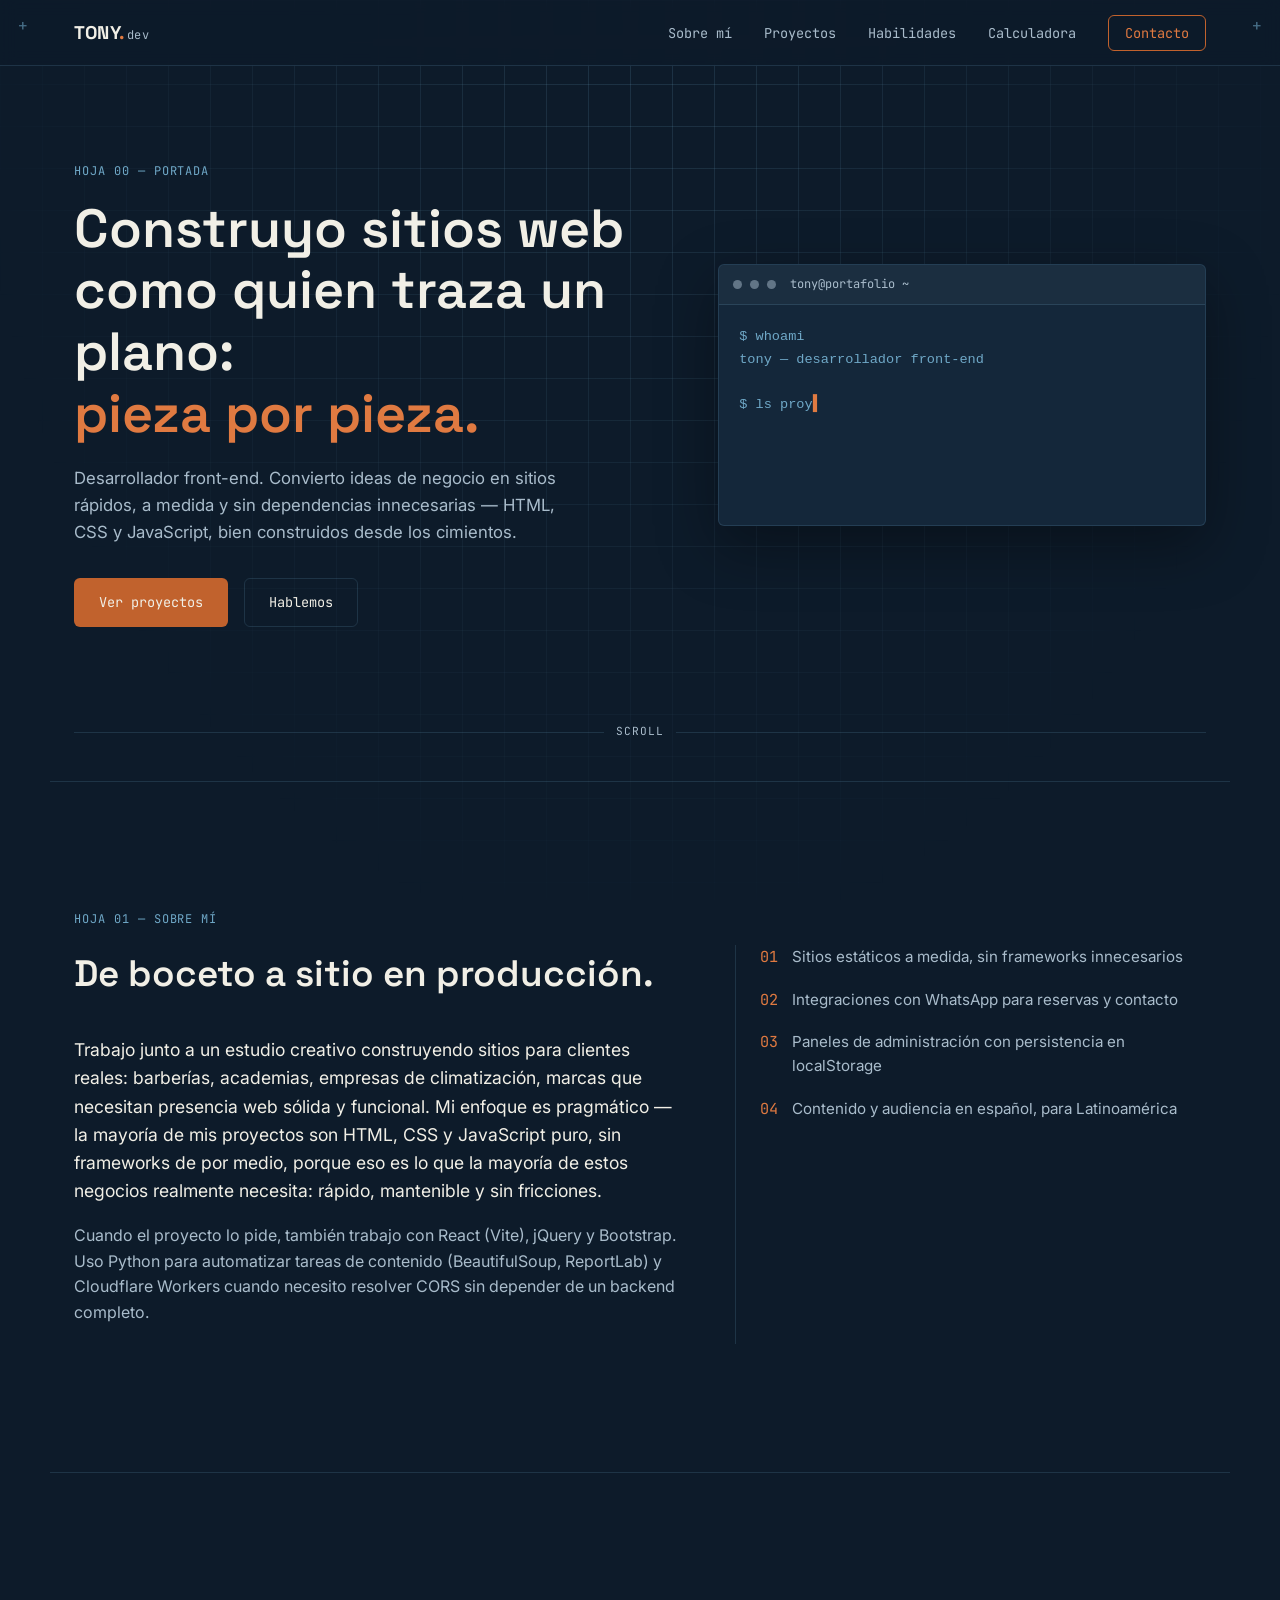
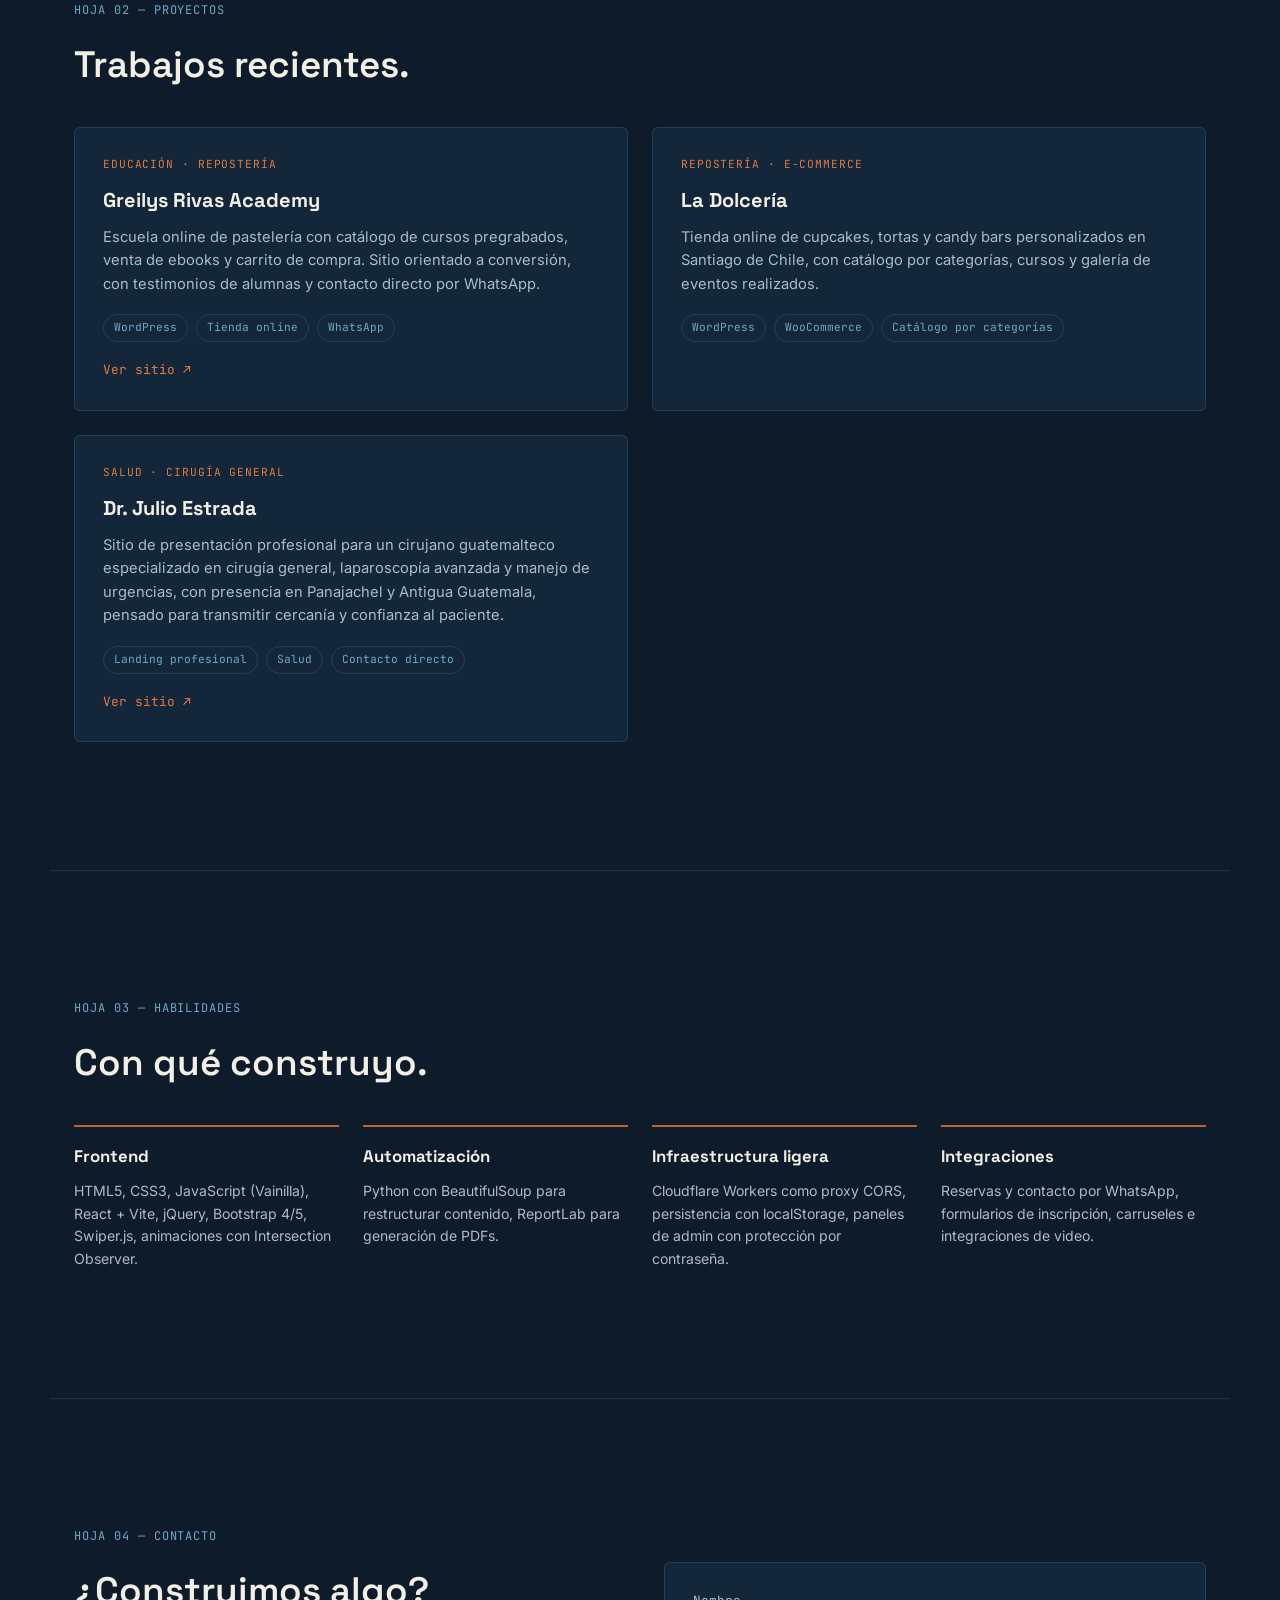
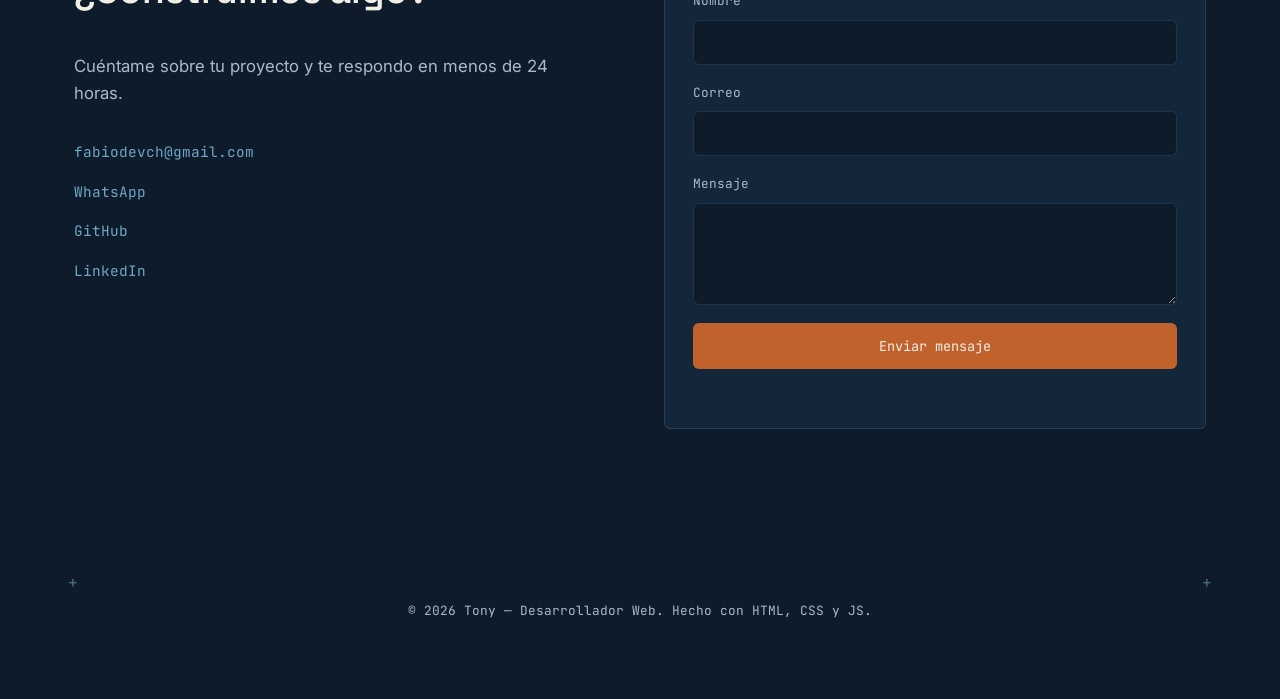
==== commit 08ffa1df: "portafolio 1.2.1 • Calculadora de servicios • Actualización de precios • Arreglo del bug de campo co" ====
--- a/index.html
+++ b/index.html
@@ -1,190 +1,307 @@
-<!DOCTYPE html>
+<!doctype html>
 <html lang="es">
-<head>
-<meta charset="UTF-8">
-<meta name="viewport" content="width=device-width, initial-scale=1.0">
-<title>Tony — Desarrollador Web Front-End</title>
-<meta name="description" content="Portafolio de Tony, desarrollador web front-end. Sitios a medida en HTML, CSS y JavaScript para negocios reales.">
-
-<link rel="preconnect" href="https://fonts.googleapis.com">
-<link rel="preconnect" href="https://fonts.gstatic.com" crossorigin>
-<link href="https://fonts.googleapis.com/css2?family=Space+Grotesk:wght@400;500;600;700&family=Inter:wght@400;500;600&family=JetBrains+Mono:wght@400;500&display=swap" rel="stylesheet">
-
-<link rel="stylesheet" href="css/styles.css">
-</head>
-<body>
-
-<div class="blueprint-grid" aria-hidden="true"></div>
-
-<header class="site-header">
-  <div class="reg-mark reg-mark--tl" aria-hidden="true">+</div>
-  <div class="reg-mark reg-mark--tr" aria-hidden="true">+</div>
-
-  <nav class="navbar">
-    <a href="#inicio" class="brand">TONY<span class="brand-dot">.</span><span class="brand-tag">dev</span></a>
-
-    <button class="nav-toggle" id="navToggle" aria-label="Abrir menú" aria-expanded="false" aria-controls="navMenu">
-      <span></span><span></span><span></span>
-    </button>
-
-    <ul class="nav-menu" id="navMenu">
-      <li><a href="#sobre-mi" class="nav-link">Sobre mí</a></li>
-      <li><a href="#proyectos" class="nav-link">Proyectos</a></li>
-      <li><a href="#habilidades" class="nav-link">Habilidades</a></li>
-      <li><a href="calculadora.html" class="nav-link">Calculadora</a></li>
-      <li><a href="#contacto" class="nav-link nav-link--cta">Contacto</a></li>
-    </ul>
-  </nav>
-</header>
-
-<main>
-
-  <!-- HERO -->
-  <section id="inicio" class="hero">
-    <div class="hero-copy">
-      <p class="sheet-label">HOJA 00 — PORTADA</p>
-      <h1 class="hero-title">Construyo sitios web<br>como quien traza un plano:<br><span class="accent">pieza por pieza.</span></h1>
-      <p class="hero-sub">Desarrollador front-end. Convierto ideas de negocio en sitios rápidos, a medida y sin dependencias innecesarias — HTML, CSS y JavaScript, bien construidos desde los cimientos.</p>
-      <div class="hero-actions">
-        <a href="#proyectos" class="btn btn--primary">Ver proyectos</a>
-        <a href="#contacto" class="btn btn--ghost">Hablemos</a>
+  <head>
+    <meta charset="UTF-8" />
+    <meta name="viewport" content="width=device-width, initial-scale=1.0" />
+    <title>Tony — Desarrollador Web Front-End</title>
+    <meta
+      name="description"
+      content="Portafolio de Tony, desarrollador web front-end. Sitios a medida en HTML, CSS y JavaScript para negocios reales."
+    />
+
+    <link rel="preconnect" href="https://fonts.googleapis.com" />
+    <link rel="preconnect" href="https://fonts.gstatic.com" crossorigin />
+    <link
+      href="https://fonts.googleapis.com/css2?family=Space+Grotesk:wght@400;500;600;700&family=Inter:wght@400;500;600&family=JetBrains+Mono:wght@400;500&display=swap"
+      rel="stylesheet"
+    />
+
+    <link rel="stylesheet" href="css/styles.css" />
+  </head>
+  <body>
+    <div class="blueprint-grid" aria-hidden="true"></div>
+
+    <header class="site-header">
+      <div class="reg-mark reg-mark--tl" aria-hidden="true">+</div>
+      <div class="reg-mark reg-mark--tr" aria-hidden="true">+</div>
+
+      <nav class="navbar">
+        <a href="#inicio" class="brand"
+          >TONY<span class="brand-dot">.</span
+          ><span class="brand-tag">dev</span></a
+        >
+
+        <button
+          class="nav-toggle"
+          id="navToggle"
+          aria-label="Abrir menú"
+          aria-expanded="false"
+          aria-controls="navMenu"
+        >
+          <span></span><span></span><span></span>
+        </button>
+
+        <ul class="nav-menu" id="navMenu">
+          <li><a href="#sobre-mi" class="nav-link">Sobre mí</a></li>
+          <li><a href="#proyectos" class="nav-link">Proyectos</a></li>
+          <li><a href="#habilidades" class="nav-link">Habilidades</a></li>
+          <li><a href="calculadora.html" class="nav-link">Calculadora</a></li>
+          <li>
+            <a href="#contacto" class="nav-link nav-link--cta">Contacto</a>
+          </li>
+        </ul>
+      </nav>
+    </header>
+
+    <main>
+      <!-- HERO -->
+      <section id="inicio" class="hero">
+        <div class="hero-copy">
+          <p class="sheet-label">HOJA 00 — PORTADA</p>
+          <h1 class="hero-title">
+            Construyo sitios web<br />como quien traza un plano:<br /><span
+              class="accent"
+              >pieza por pieza.</span
+            >
+          </h1>
+          <p class="hero-sub">
+            Desarrollador front-end. Convierto ideas de negocio en sitios
+            rápidos, a medida y sin dependencias innecesarias — HTML, CSS y
+            JavaScript, bien construidos desde los cimientos.
+          </p>
+          <div class="hero-actions">
+            <a href="#proyectos" class="btn btn--primary">Ver proyectos</a>
+            <a href="#contacto" class="btn btn--ghost">Hablemos</a>
+          </div>
+        </div>
+
+        <div class="hero-terminal" aria-hidden="true">
+          <div class="terminal-bar">
+            <span class="dot"></span><span class="dot"></span
+            ><span class="dot"></span>
+            <span class="terminal-title">tony@portafolio ~ </span>
+          </div>
+          <pre
+            class="terminal-body"
+          ><code id="terminalOutput"></code><span class="cursor">▌</span></pre>
+        </div>
+      </section>
+
+      <div class="dim-divider" aria-hidden="true">
+        <span></span><em>scroll</em><span></span>
       </div>
-    </div>
-
-    <div class="hero-terminal" aria-hidden="true">
-      <div class="terminal-bar">
-        <span class="dot"></span><span class="dot"></span><span class="dot"></span>
-        <span class="terminal-title">tony@portafolio ~ </span>
-      </div>
-      <pre class="terminal-body"><code id="terminalOutput"></code><span class="cursor">▌</span></pre>
-    </div>
-  </section>
-
-  <div class="dim-divider" aria-hidden="true"><span></span><em>scroll</em><span></span></div>
-
-  <!-- SOBRE MÍ -->
-  <section id="sobre-mi" class="section reveal">
-    <p class="sheet-label">HOJA 01 — SOBRE MÍ</p>
-    <div class="about-grid">
-      <div class="about-text">
-        <h2 class="section-title">De boceto a sitio en producción.</h2>
-        <p>Trabajo junto a un estudio creativo construyendo sitios para clientes reales: barberías, academias, empresas de climatización, marcas que necesitan presencia web sólida y funcional. Mi enfoque es pragmático — la mayoría de mis proyectos son HTML, CSS y JavaScript puro, sin frameworks de por medio, porque eso es lo que la mayoría de estos negocios realmente necesita: rápido, mantenible y sin fricciones.</p>
-        <p>Cuando el proyecto lo pide, también trabajo con React (Vite), jQuery y Bootstrap. Uso Python para automatizar tareas de contenido (BeautifulSoup, ReportLab) y Cloudflare Workers cuando necesito resolver CORS sin depender de un backend completo.</p>
-      </div>
-      <ul class="about-facts">
-        <li><span class="fact-num">01</span>Sitios estáticos a medida, sin frameworks innecesarios</li>
-        <li><span class="fact-num">02</span>Integraciones con WhatsApp para reservas y contacto</li>
-        <li><span class="fact-num">03</span>Paneles de administración con persistencia en localStorage</li>
-        <li><span class="fact-num">04</span>Contenido y audiencia en español, para Latinoamérica</li>
-      </ul>
-    </div>
-  </section>
-
-  <!-- PROYECTOS -->
-  <section id="proyectos" class="section reveal">
-    <p class="sheet-label">HOJA 02 — PROYECTOS</p>
-    <h2 class="section-title">Trabajos recientes.</h2>
-
-    <div class="projects-grid">
-
-      <article class="project-card">
-        <p class="project-tag">Educación · Repostería</p>
-        <h3>Greilys Rivas Academy</h3>
-        <p class="project-desc">Escuela online de pastelería con catálogo de cursos pregrabados, venta de ebooks y carrito de compra. Sitio orientado a conversión, con testimonios de alumnas y contacto directo por WhatsApp.</p>
-        <ul class="project-stack">
-          <li>WordPress</li><li>Tienda online</li><li>WhatsApp</li>
-        </ul>
-        <a href="https://greilysrivassacademy.com/" target="_blank" rel="noopener" class="project-link">Ver sitio ↗</a>
-      </article>
-
-      <article class="project-card">
-        <p class="project-tag">Repostería · E-commerce</p>
-        <h3>La Dolcería</h3>
-        <p class="project-desc">Tienda online de cupcakes, tortas y candy bars personalizados en Santiago de Chile, con catálogo por categorías, cursos y galería de eventos realizados.</p>
-        <ul class="project-stack">
-          <li>WordPress</li><li>WooCommerce</li><li>Catálogo por categorías</li>
-        </ul>
-      </article>
-
-      <article class="project-card">
-        <p class="project-tag">Salud · Cirugía general</p>
-        <h3>Dr. Julio Estrada</h3>
-        <p class="project-desc">Sitio de presentación profesional para un cirujano guatemalteco especializado en cirugía general, laparoscopía avanzada y manejo de urgencias, con presencia en Panajachel y Antigua Guatemala, pensado para transmitir cercanía y confianza al paciente.</p>
-        <ul class="project-stack">
-          <li>Landing profesional</li><li>Salud</li><li>Contacto directo</li>
-        </ul>
-        <a href="https://drjulioestrada.com/" target="_blank" rel="noopener" class="project-link">Ver sitio ↗</a>
-      </article>
-    </div>
-  </section>
-
-  <!-- HABILIDADES -->
-  <section id="habilidades" class="section reveal">
-    <p class="sheet-label">HOJA 03 — HABILIDADES</p>
-    <h2 class="section-title">Con qué construyo.</h2>
-
-    <div class="skills-grid">
-      <div class="skill-block">
-        <h3>Frontend</h3>
-        <p>HTML5, CSS3, JavaScript (Vainilla), React + Vite, jQuery, Bootstrap 4/5, Swiper.js, animaciones con Intersection Observer.</p>
-      </div>
-      <div class="skill-block">
-        <h3>Automatización</h3>
-        <p>Python con BeautifulSoup para restructurar contenido, ReportLab para generación de PDFs.</p>
-      </div>
-      <div class="skill-block">
-        <h3>Infraestructura ligera</h3>
-        <p>Cloudflare Workers como proxy CORS, persistencia con localStorage, paneles de admin con protección por contraseña.</p>
-      </div>
-      <div class="skill-block">
-        <h3>Integraciones</h3>
-        <p>Reservas y contacto por WhatsApp, formularios de inscripción, carruseles e integraciones de video.</p>
-      </div>
-    </div>
-  </section>
-
-  <!-- CONTACTO -->
-  <section id="contacto" class="section reveal">
-    <p class="sheet-label">HOJA 05 — CONTACTO</p>
-    <div class="contact-grid">
-      <div>
-        <h2 class="section-title">¿Construimos algo?</h2>
-        <p class="hero-sub">Cuéntame sobre tu proyecto y te respondo en menos de 24 horas.</p>
-        <ul class="contact-links">
-          <li><a href="mailto:fabiodevch@gmail.com">fabiodevch@gmail.com</a></li>
-          <li><a href="https://wa.me/584129526003" target="_blank" rel="noopener">WhatsApp</a></li>
-          <li><a href="#" target="_blank" rel="noopener">GitHub</a></li>
-          <li><a href="#" target="_blank" rel="noopener">LinkedIn</a></li>
-        </ul>
-      </div>
-
-      <form class="contact-form" id="contactForm" action="https://formspree.io/f/TU_ID_DE_FORMSPREE" method="POST" novalidate>
-        <label class="form-field">
-          <span>Nombre</span>
-          <input type="text" name="nombre" required>
-        </label>
-        <label class="form-field">
-          <span>Correo</span>
-          <input type="email" name="correo" required>
-        </label>
-        <label class="form-field">
-          <span>Mensaje</span>
-          <textarea name="mensaje" rows="4" required></textarea>
-        </label>
-        <button type="submit" class="btn btn--primary btn--full">Enviar mensaje</button>
-        <p class="form-status" id="formStatus" role="status"></p>
-      </form>
-    </div>
-  </section>
-
-</main>
-
-<footer class="site-footer">
-  <div class="reg-mark reg-mark--bl" aria-hidden="true">+</div>
-  <div class="reg-mark reg-mark--br" aria-hidden="true">+</div>
-  <p>© <span id="year"></span> Tony — Desarrollador Web. Hecho con HTML, CSS y JS.</p>
-</footer>
-
-<script src="js/main.js"></script>
-</body>
+
+      <!-- SOBRE MÍ -->
+      <section id="sobre-mi" class="section reveal">
+        <p class="sheet-label">HOJA 01 — SOBRE MÍ</p>
+        <div class="about-grid">
+          <div class="about-text">
+            <h2 class="section-title">De boceto a sitio en producción.</h2>
+            <p>
+              Trabajo junto a un estudio creativo construyendo sitios para
+              clientes reales: barberías, academias, empresas de climatización,
+              marcas que necesitan presencia web sólida y funcional. Mi enfoque
+              es pragmático — la mayoría de mis proyectos son HTML, CSS y
+              JavaScript puro, sin frameworks de por medio, porque eso es lo que
+              la mayoría de estos negocios realmente necesita: rápido,
+              mantenible y sin fricciones.
+            </p>
+            <p>
+              Cuando el proyecto lo pide, también trabajo con React (Vite),
+              jQuery y Bootstrap. Uso Python para automatizar tareas de
+              contenido (BeautifulSoup, ReportLab) y Cloudflare Workers cuando
+              necesito resolver CORS sin depender de un backend completo.
+            </p>
+          </div>
+          <ul class="about-facts">
+            <li>
+              <span class="fact-num">01</span>Sitios estáticos a medida, sin
+              frameworks innecesarios
+            </li>
+            <li>
+              <span class="fact-num">02</span>Integraciones con WhatsApp para
+              reservas y contacto
+            </li>
+            <li>
+              <span class="fact-num">03</span>Paneles de administración con
+              persistencia en localStorage
+            </li>
+            <li>
+              <span class="fact-num">04</span>Contenido y audiencia en español,
+              para Latinoamérica
+            </li>
+          </ul>
+        </div>
+      </section>
+
+      <!-- PROYECTOS -->
+      <section id="proyectos" class="section reveal">
+        <p class="sheet-label">HOJA 02 — PROYECTOS</p>
+        <h2 class="section-title">Trabajos recientes.</h2>
+
+        <div class="projects-grid">
+          <article class="project-card">
+            <p class="project-tag">Educación · Repostería</p>
+            <h3>Greilys Rivas Academy</h3>
+            <p class="project-desc">
+              Escuela online de pastelería con catálogo de cursos pregrabados,
+              venta de ebooks y carrito de compra. Sitio orientado a conversión,
+              con testimonios de alumnas y contacto directo por WhatsApp.
+            </p>
+            <ul class="project-stack">
+              <li>WordPress</li>
+              <li>Tienda online</li>
+              <li>WhatsApp</li>
+            </ul>
+            <a
+              href="https://greilysrivassacademy.com/"
+              target="_blank"
+              rel="noopener"
+              class="project-link"
+              >Ver sitio ↗</a
+            >
+          </article>
+
+          <article class="project-card">
+            <p class="project-tag">Repostería · E-commerce</p>
+            <h3>La Dolcería</h3>
+            <p class="project-desc">
+              Tienda online de cupcakes, tortas y candy bars personalizados en
+              Santiago de Chile, con catálogo por categorías, cursos y galería
+              de eventos realizados.
+            </p>
+            <ul class="project-stack">
+              <li>WordPress</li>
+              <li>WooCommerce</li>
+              <li>Catálogo por categorías</li>
+            </ul>
+          </article>
+
+          <article class="project-card">
+            <p class="project-tag">Salud · Cirugía general</p>
+            <h3>Dr. Julio Estrada</h3>
+            <p class="project-desc">
+              Sitio de presentación profesional para un cirujano guatemalteco
+              especializado en cirugía general, laparoscopía avanzada y manejo
+              de urgencias, con presencia en Panajachel y Antigua Guatemala,
+              pensado para transmitir cercanía y confianza al paciente.
+            </p>
+            <ul class="project-stack">
+              <li>Landing profesional</li>
+              <li>Salud</li>
+              <li>Contacto directo</li>
+            </ul>
+            <a
+              href="https://drjulioestrada.com/"
+              target="_blank"
+              rel="noopener"
+              class="project-link"
+              >Ver sitio ↗</a
+            >
+          </article>
+        </div>
+      </section>
+
+      <!-- HABILIDADES -->
+      <section id="habilidades" class="section reveal">
+        <p class="sheet-label">HOJA 03 — HABILIDADES</p>
+        <h2 class="section-title">Con qué construyo.</h2>
+
+        <div class="skills-grid">
+          <div class="skill-block">
+            <h3>Frontend</h3>
+            <p>
+              HTML5, CSS3, JavaScript (Vainilla), React + Vite, jQuery,
+              Bootstrap 4/5, Swiper.js, animaciones con Intersection Observer.
+            </p>
+          </div>
+          <div class="skill-block">
+            <h3>Automatización</h3>
+            <p>
+              Python con BeautifulSoup para restructurar contenido, ReportLab
+              para generación de PDFs.
+            </p>
+          </div>
+          <div class="skill-block">
+            <h3>Infraestructura ligera</h3>
+            <p>
+              Cloudflare Workers como proxy CORS, persistencia con localStorage,
+              paneles de admin con protección por contraseña.
+            </p>
+          </div>
+          <div class="skill-block">
+            <h3>Integraciones</h3>
+            <p>
+              Reservas y contacto por WhatsApp, formularios de inscripción,
+              carruseles e integraciones de video.
+            </p>
+          </div>
+        </div>
+      </section>
+
+      <!-- CONTACTO -->
+      <section id="contacto" class="section reveal">
+        <p class="sheet-label">HOJA 04 — CONTACTO</p>
+        <div class="contact-grid">
+          <div>
+            <h2 class="section-title">¿Construimos algo?</h2>
+            <p class="hero-sub">
+              Cuéntame sobre tu proyecto y te respondo en menos de 24 horas.
+            </p>
+            <ul class="contact-links">
+              <li>
+                <a href="mailto:fabiodevch@gmail.com">fabiodevch@gmail.com</a>
+              </li>
+              <li>
+                <a
+                  href="https://wa.me/584129526003"
+                  target="_blank"
+                  rel="noopener"
+                  >WhatsApp</a
+                >
+              </li>
+              <li><a href="#" target="_blank" rel="noopener">GitHub</a></li>
+              <li><a href="#" target="_blank" rel="noopener">LinkedIn</a></li>
+            </ul>
+          </div>
+
+          <form
+            class="contact-form"
+            id="contactForm"
+            action="https://formspree.io/f/TU_ID_DE_FORMSPREE"
+            method="POST"
+            novalidate
+          >
+            <label class="form-field">
+              <span>Nombre</span>
+              <input type="text" name="nombre" required />
+            </label>
+            <label class="form-field">
+              <span>Correo</span>
+              <input type="email" name="correo" required />
+            </label>
+            <label class="form-field">
+              <span>Mensaje</span>
+              <textarea name="mensaje" rows="4" required></textarea>
+            </label>
+            <button type="submit" class="btn btn--primary btn--full">
+              Enviar mensaje
+            </button>
+            <p class="form-status" id="formStatus" role="status"></p>
+          </form>
+        </div>
+      </section>
+    </main>
+
+    <footer class="site-footer">
+      <div class="reg-mark reg-mark--bl" aria-hidden="true">+</div>
+      <div class="reg-mark reg-mark--br" aria-hidden="true">+</div>
+      <p>
+        © <span id="year"></span> Tony — Desarrollador Web. Hecho con HTML, CSS
+        y JS.
+      </p>
+    </footer>
+
+    <script src="js/main.js"></script>
+  </body>
 </html>
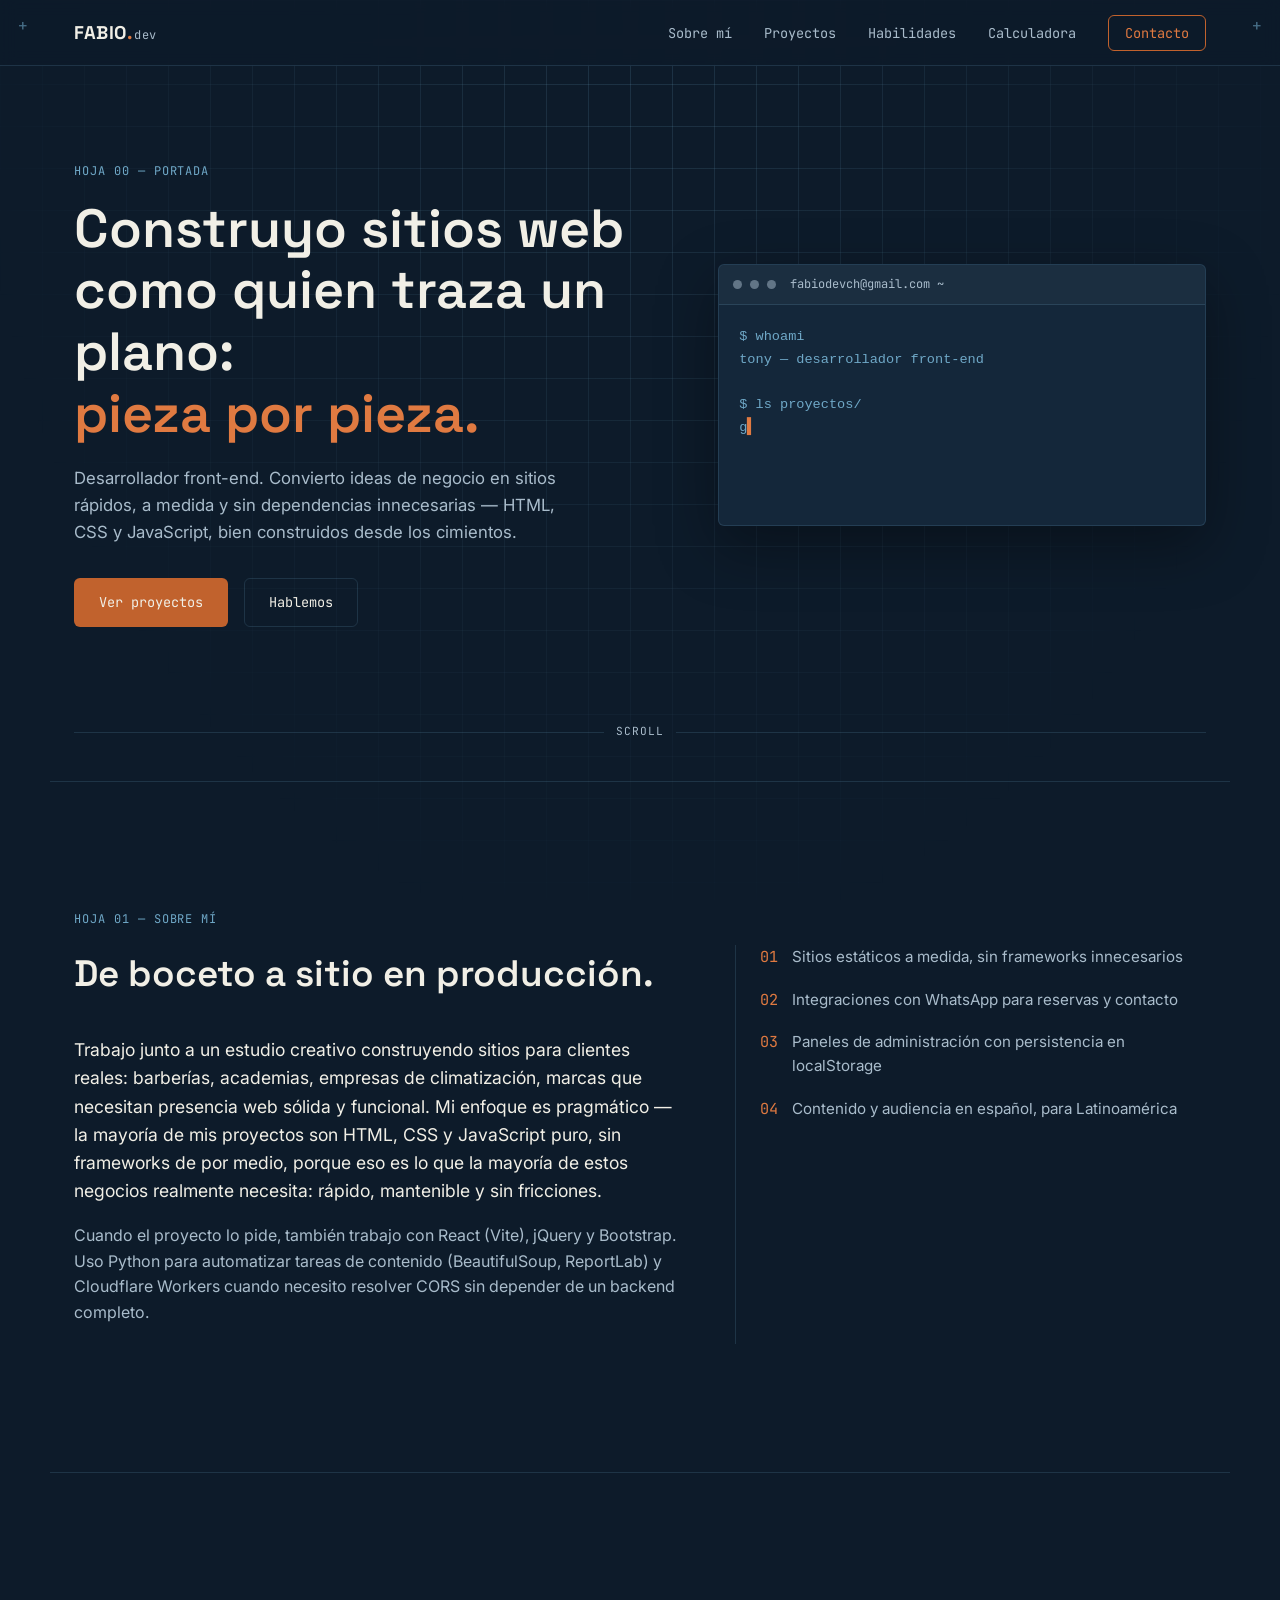
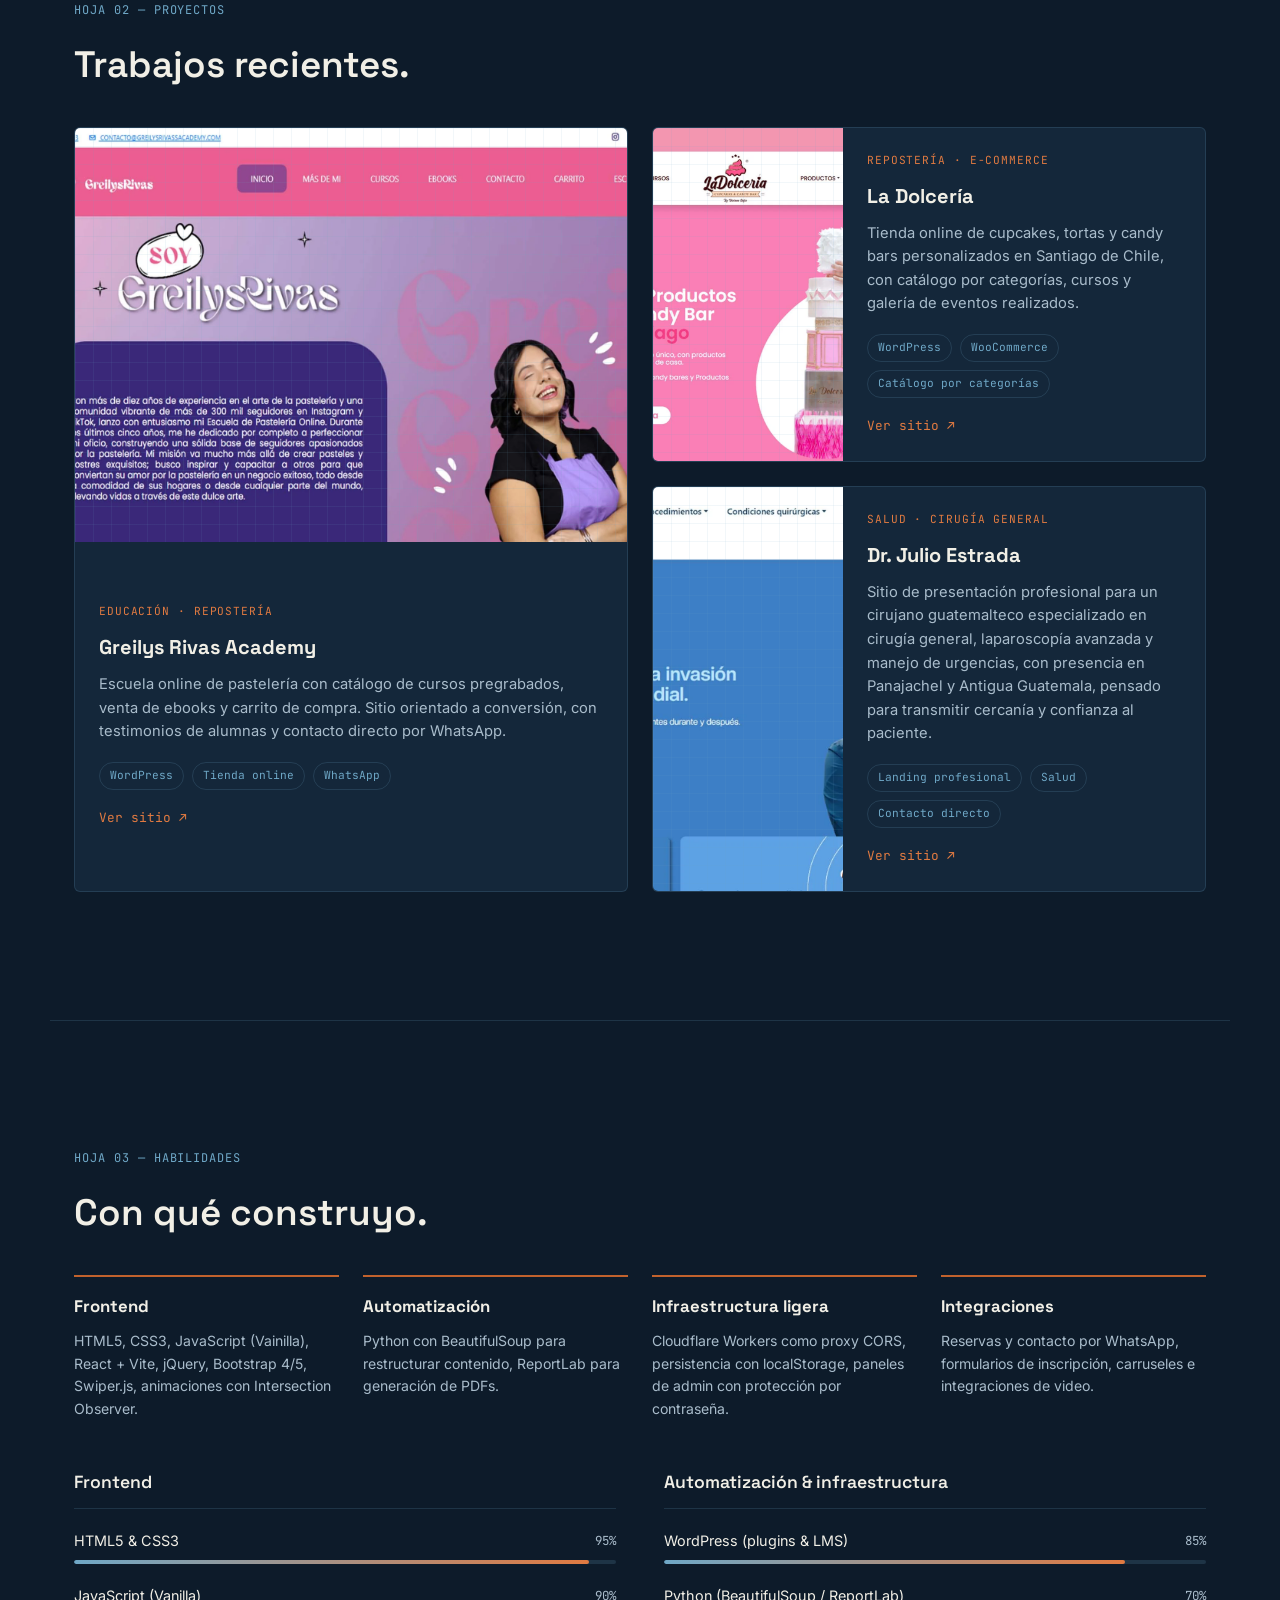
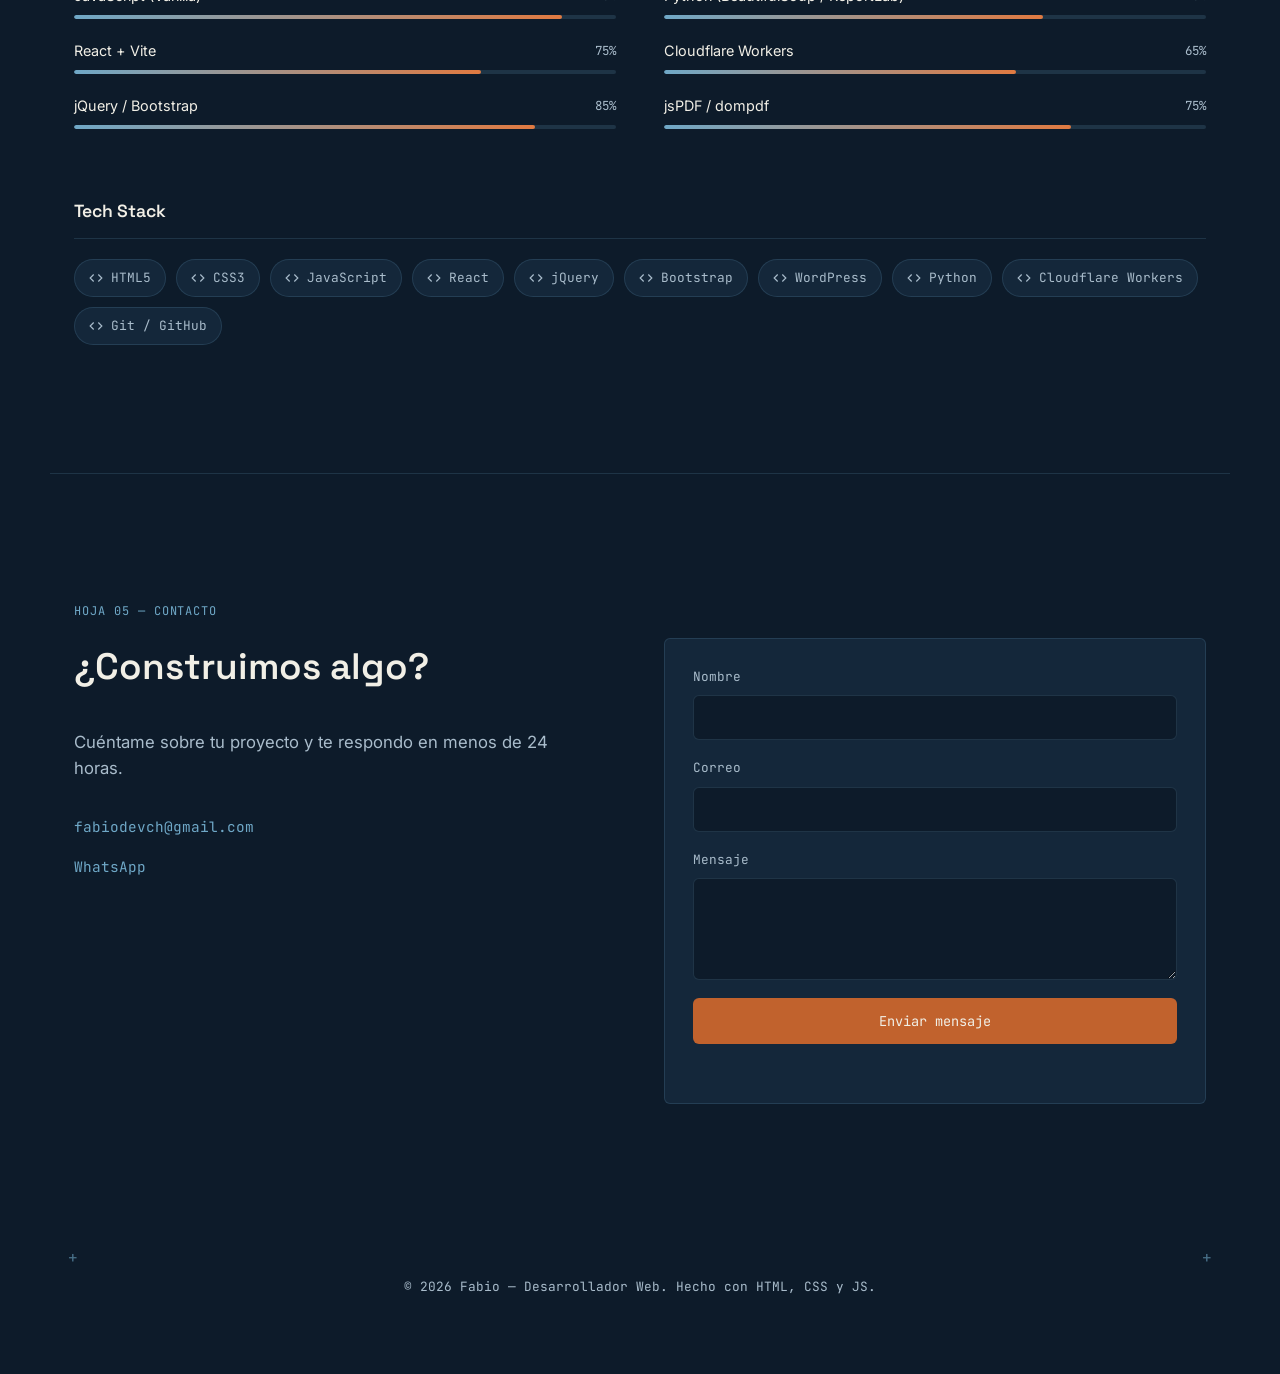
==== commit de0f3d42: "portafolio 1.2.3 • Precios actualizados • Nuevos items en calculadora • Apartado nuevo de skills en " ====
--- a/index.html
+++ b/index.html
@@ -3,10 +3,10 @@
   <head>
     <meta charset="UTF-8" />
     <meta name="viewport" content="width=device-width, initial-scale=1.0" />
-    <title>Tony — Desarrollador Web Front-End</title>
+    <title>Fabio — Desarrollador Web Front-End</title>
     <meta
       name="description"
-      content="Portafolio de Tony, desarrollador web front-end. Sitios a medida en HTML, CSS y JavaScript para negocios reales."
+      content="Portafolio de Fabio, desarrollador web front-end. Sitios a medida en HTML, CSS y JavaScript para negocios reales."
     />
 
     <link rel="preconnect" href="https://fonts.googleapis.com" />
@@ -27,7 +27,7 @@
 
       <nav class="navbar">
         <a href="#inicio" class="brand"
-          >TONY<span class="brand-dot">.</span
+          >FABIO<span class="brand-dot">.</span
           ><span class="brand-tag">dev</span></a
         >
 
@@ -79,7 +79,7 @@
           <div class="terminal-bar">
             <span class="dot"></span><span class="dot"></span
             ><span class="dot"></span>
-            <span class="terminal-title">tony@portafolio ~ </span>
+            <span class="terminal-title">fabiodevch@gmail.com ~ </span>
           </div>
           <pre
             class="terminal-body"
@@ -141,64 +141,138 @@
 
         <div class="projects-grid">
           <article class="project-card">
-            <p class="project-tag">Educación · Repostería</p>
-            <h3>Greilys Rivas Academy</h3>
-            <p class="project-desc">
-              Escuela online de pastelería con catálogo de cursos pregrabados,
-              venta de ebooks y carrito de compra. Sitio orientado a conversión,
-              con testimonios de alumnas y contacto directo por WhatsApp.
-            </p>
-            <ul class="project-stack">
-              <li>WordPress</li>
-              <li>Tienda online</li>
-              <li>WhatsApp</li>
-            </ul>
-            <a
-              href="https://greilysrivassacademy.com/"
-              target="_blank"
-              rel="noopener"
-              class="project-link"
-              >Ver sitio ↗</a
-            >
+            <div class="project-thumb">
+              <div class="project-thumb-pattern"></div>
+              <img
+                src="img/portafo-1.webp"
+                alt=""
+                class="portafo-img"
+                style="width: 100%; height: 100%; object-fit: cover"
+              />
+            </div>
+            <div class="project-info">
+              <p class="project-tag">Educación · Repostería</p>
+              <h3>Greilys Rivas Academy</h3>
+              <p class="project-desc">
+                Escuela online de pastelería con catálogo de cursos pregrabados,
+                venta de ebooks y carrito de compra. Sitio orientado a
+                conversión, con testimonios de alumnas y contacto directo por
+                WhatsApp.
+              </p>
+              <ul class="project-stack">
+                <li>WordPress</li>
+                <li>Tienda online</li>
+                <li>WhatsApp</li>
+              </ul>
+              <a
+                href="https://greilysrivassacademy.com/"
+                target="_blank"
+                rel="noopener"
+                class="project-link"
+                >Ver sitio ↗</a
+              >
+            </div>
           </article>
 
           <article class="project-card">
-            <p class="project-tag">Repostería · E-commerce</p>
-            <h3>La Dolcería</h3>
-            <p class="project-desc">
-              Tienda online de cupcakes, tortas y candy bars personalizados en
-              Santiago de Chile, con catálogo por categorías, cursos y galería
-              de eventos realizados.
-            </p>
-            <ul class="project-stack">
-              <li>WordPress</li>
-              <li>WooCommerce</li>
-              <li>Catálogo por categorías</li>
-            </ul>
+            <div class="project-thumb">
+              <div class="project-thumb-pattern"></div>
+              <img
+                src="img/portafo-2.webp"
+                alt=""
+                class="portafo-img"
+                style="width: 100%; height: 100%; object-fit: cover"
+              />
+            </div>
+            <div class="project-info">
+              <p class="project-tag">Repostería · E-commerce</p>
+              <h3>La Dolcería</h3>
+              <p class="project-desc">
+                Tienda online de cupcakes, tortas y candy bars personalizados en
+                Santiago de Chile, con catálogo por categorías, cursos y galería
+                de eventos realizados.
+              </p>
+              <ul class="project-stack">
+                <li>WordPress</li>
+                <li>WooCommerce</li>
+                <li>Catálogo por categorías</li>
+              </ul>
+              <a
+                href="https://ladolceria.cl/"
+                target="_blank"
+                rel="noopener"
+                class="project-link"
+                >Ver sitio ↗</a
+              >
+            </div>
           </article>
 
           <article class="project-card">
-            <p class="project-tag">Salud · Cirugía general</p>
-            <h3>Dr. Julio Estrada</h3>
-            <p class="project-desc">
-              Sitio de presentación profesional para un cirujano guatemalteco
-              especializado en cirugía general, laparoscopía avanzada y manejo
-              de urgencias, con presencia en Panajachel y Antigua Guatemala,
-              pensado para transmitir cercanía y confianza al paciente.
-            </p>
-            <ul class="project-stack">
-              <li>Landing profesional</li>
-              <li>Salud</li>
-              <li>Contacto directo</li>
-            </ul>
-            <a
-              href="https://drjulioestrada.com/"
-              target="_blank"
-              rel="noopener"
-              class="project-link"
-              >Ver sitio ↗</a
-            >
+            <div class="project-thumb">
+              <div class="project-thumb-pattern"></div>
+              <img
+                src="img/portafo-3.webp"
+                alt=""
+                class="portafo-img"
+                style="width: 100%; height: 100%; object-fit: cover"
+              />
+            </div>
+            <div class="project-info">
+              <p class="project-tag">Salud · Cirugía general</p>
+              <h3>Dr. Julio Estrada</h3>
+              <p class="project-desc">
+                Sitio de presentación profesional para un cirujano guatemalteco
+                especializado en cirugía general, laparoscopía avanzada y manejo
+                de urgencias, con presencia en Panajachel y Antigua Guatemala,
+                pensado para transmitir cercanía y confianza al paciente.
+              </p>
+              <ul class="project-stack">
+                <li>Landing profesional</li>
+                <li>Salud</li>
+                <li>Contacto directo</li>
+              </ul>
+              <a
+                href="https://drjulioestrada.com/"
+                target="_blank"
+                rel="noopener"
+                class="project-link"
+                >Ver sitio ↗</a
+              >
+            </div>
           </article>
+
+          <!-- <article class="project-card">
+            <div class="project-thumb">
+              <div class="project-thumb-pattern"></div>
+              <img
+                src="img/portafo-4.webp"
+                alt=""
+                class="portafo-img"
+                style="width: 100%; height: 100%; object-fit: cover"
+              />
+            </div>
+            <div class="project-info">
+              <p class="project-tag">Ingeniería · Arquitectura</p>
+              <h3>Enginc</h3>
+              <p class="project-desc">
+                Escuela de formación online enfocada en las especialidades más
+                requeridas del sector de la Ingeniería y la Arquitectura, con
+                programas orientados a la certificación profesional.
+              </p>
+              <ul class="project-stack">
+                <li>Sitio tipo E-Commerce</li>
+                <li>Ingeniería</li>
+                <li>Educación</li>
+              </ul>
+              <a
+                href="https://enginc.org/"
+                target="_blank"
+                rel="noopener"
+                class="project-link"
+                >Ver sitio ↗</a
+              >
+            </div>
+          </article> -->
         </div>
       </section>
 
@@ -237,11 +311,210 @@
             </p>
           </div>
         </div>
+
+        <div class="skill-bars-grid">
+          <div class="skill-bar-category">
+            <h4>Frontend</h4>
+            <div class="skill-bar">
+              <div class="skill-bar-header">
+                <span class="skill-bar-name">HTML5 &amp; CSS3</span
+                ><span class="skill-bar-pct">95%</span>
+              </div>
+              <div class="skill-bar-track">
+                <div class="skill-bar-fill" style="--w: 95%"></div>
+              </div>
+            </div>
+            <div class="skill-bar">
+              <div class="skill-bar-header">
+                <span class="skill-bar-name">JavaScript (Vanilla)</span
+                ><span class="skill-bar-pct">90%</span>
+              </div>
+              <div class="skill-bar-track">
+                <div class="skill-bar-fill" style="--w: 90%"></div>
+              </div>
+            </div>
+            <div class="skill-bar">
+              <div class="skill-bar-header">
+                <span class="skill-bar-name">React + Vite</span
+                ><span class="skill-bar-pct">75%</span>
+              </div>
+              <div class="skill-bar-track">
+                <div class="skill-bar-fill" style="--w: 75%"></div>
+              </div>
+            </div>
+            <div class="skill-bar">
+              <div class="skill-bar-header">
+                <span class="skill-bar-name">jQuery / Bootstrap</span
+                ><span class="skill-bar-pct">85%</span>
+              </div>
+              <div class="skill-bar-track">
+                <div class="skill-bar-fill" style="--w: 85%"></div>
+              </div>
+            </div>
+          </div>
+
+          <div class="skill-bar-category">
+            <h4>Automatización &amp; infraestructura</h4>
+            <div class="skill-bar">
+              <div class="skill-bar-header">
+                <span class="skill-bar-name">WordPress (plugins &amp; LMS)</span
+                ><span class="skill-bar-pct">85%</span>
+              </div>
+              <div class="skill-bar-track">
+                <div class="skill-bar-fill" style="--w: 85%"></div>
+              </div>
+            </div>
+            <div class="skill-bar">
+              <div class="skill-bar-header">
+                <span class="skill-bar-name"
+                  >Python (BeautifulSoup / ReportLab)</span
+                ><span class="skill-bar-pct">70%</span>
+              </div>
+              <div class="skill-bar-track">
+                <div class="skill-bar-fill" style="--w: 70%"></div>
+              </div>
+            </div>
+            <div class="skill-bar">
+              <div class="skill-bar-header">
+                <span class="skill-bar-name">Cloudflare Workers</span
+                ><span class="skill-bar-pct">65%</span>
+              </div>
+              <div class="skill-bar-track">
+                <div class="skill-bar-fill" style="--w: 65%"></div>
+              </div>
+            </div>
+            <div class="skill-bar">
+              <div class="skill-bar-header">
+                <span class="skill-bar-name">jsPDF / dompdf</span
+                ><span class="skill-bar-pct">75%</span>
+              </div>
+              <div class="skill-bar-track">
+                <div class="skill-bar-fill" style="--w: 75%"></div>
+              </div>
+            </div>
+          </div>
+        </div>
+
+        <div class="tech-stack">
+          <h4>Tech Stack</h4>
+          <div class="tech-icons">
+            <div class="tech-icon">
+              <svg
+                viewBox="0 0 24 24"
+                fill="none"
+                stroke="currentColor"
+                stroke-width="2"
+              >
+                <polyline points="8 6 2 12 8 18" />
+                <polyline points="16 6 22 12 16 18" /></svg
+              >HTML5
+            </div>
+            <div class="tech-icon">
+              <svg
+                viewBox="0 0 24 24"
+                fill="none"
+                stroke="currentColor"
+                stroke-width="2"
+              >
+                <polyline points="8 6 2 12 8 18" />
+                <polyline points="16 6 22 12 16 18" /></svg
+              >CSS3
+            </div>
+            <div class="tech-icon">
+              <svg
+                viewBox="0 0 24 24"
+                fill="none"
+                stroke="currentColor"
+                stroke-width="2"
+              >
+                <polyline points="8 6 2 12 8 18" />
+                <polyline points="16 6 22 12 16 18" /></svg
+              >JavaScript
+            </div>
+            <div class="tech-icon">
+              <svg
+                viewBox="0 0 24 24"
+                fill="none"
+                stroke="currentColor"
+                stroke-width="2"
+              >
+                <polyline points="8 6 2 12 8 18" />
+                <polyline points="16 6 22 12 16 18" /></svg
+              >React
+            </div>
+            <div class="tech-icon">
+              <svg
+                viewBox="0 0 24 24"
+                fill="none"
+                stroke="currentColor"
+                stroke-width="2"
+              >
+                <polyline points="8 6 2 12 8 18" />
+                <polyline points="16 6 22 12 16 18" /></svg
+              >jQuery
+            </div>
+            <div class="tech-icon">
+              <svg
+                viewBox="0 0 24 24"
+                fill="none"
+                stroke="currentColor"
+                stroke-width="2"
+              >
+                <polyline points="8 6 2 12 8 18" />
+                <polyline points="16 6 22 12 16 18" /></svg
+              >Bootstrap
+            </div>
+            <div class="tech-icon">
+              <svg
+                viewBox="0 0 24 24"
+                fill="none"
+                stroke="currentColor"
+                stroke-width="2"
+              >
+                <polyline points="8 6 2 12 8 18" />
+                <polyline points="16 6 22 12 16 18" /></svg
+              >WordPress
+            </div>
+            <div class="tech-icon">
+              <svg
+                viewBox="0 0 24 24"
+                fill="none"
+                stroke="currentColor"
+                stroke-width="2"
+              >
+                <polyline points="8 6 2 12 8 18" />
+                <polyline points="16 6 22 12 16 18" /></svg
+              >Python
+            </div>
+            <div class="tech-icon">
+              <svg
+                viewBox="0 0 24 24"
+                fill="none"
+                stroke="currentColor"
+                stroke-width="2"
+              >
+                <polyline points="8 6 2 12 8 18" />
+                <polyline points="16 6 22 12 16 18" /></svg
+              >Cloudflare Workers
+            </div>
+            <div class="tech-icon">
+              <svg
+                viewBox="0 0 24 24"
+                fill="none"
+                stroke="currentColor"
+                stroke-width="2"
+              >
+                <polyline points="8 6 2 12 8 18" />
+                <polyline points="16 6 22 12 16 18" /></svg
+              >Git / GitHub
+            </div>
+          </div>
+        </div>
       </section>
 
       <!-- CONTACTO -->
       <section id="contacto" class="section reveal">
-        <p class="sheet-label">HOJA 04 — CONTACTO</p>
+        <p class="sheet-label">HOJA 05 — CONTACTO</p>
         <div class="contact-grid">
           <div>
             <h2 class="section-title">¿Construimos algo?</h2>
@@ -254,14 +527,14 @@
               </li>
               <li>
                 <a
-                  href="https://wa.me/584129526003"
+                  href="https://wa.me/00000000000"
                   target="_blank"
                   rel="noopener"
                   >WhatsApp</a
                 >
               </li>
-              <li><a href="#" target="_blank" rel="noopener">GitHub</a></li>
-              <li><a href="#" target="_blank" rel="noopener">LinkedIn</a></li>
+              <!-- <li><a href="#" target="_blank" rel="noopener">GitHub</a></li>
+              <li><a href="#" target="_blank" rel="noopener">LinkedIn</a></li> -->
             </ul>
           </div>
 
@@ -297,7 +570,7 @@
       <div class="reg-mark reg-mark--bl" aria-hidden="true">+</div>
       <div class="reg-mark reg-mark--br" aria-hidden="true">+</div>
       <p>
-        © <span id="year"></span> Tony — Desarrollador Web. Hecho con HTML, CSS
+        © <span id="year"></span> Fabio — Desarrollador Web. Hecho con HTML, CSS
         y JS.
       </p>
     </footer>
--- a/css/styles.css
+++ b/css/styles.css
@@ -20,9 +20,13 @@
   --section-pad: clamp(64px, 10vw, 128px);
 }
 
-* { box-sizing: border-box; }
-
-html { scroll-behavior: smooth; }
+* {
+  box-sizing: border-box;
+}
+
+html {
+  scroll-behavior: smooth;
+}
 
 body {
   margin: 0;
@@ -33,11 +37,21 @@
   -webkit-font-smoothing: antialiased;
 }
 
-img { max-width: 100%; display: block; }
-
-a { color: inherit; text-decoration: none; }
-
-ul { list-style: none; margin: 0; padding: 0; }
+img {
+  max-width: 100%;
+  display: block;
+}
+
+a {
+  color: inherit;
+  text-decoration: none;
+}
+
+ul {
+  list-style: none;
+  margin: 0;
+  padding: 0;
+}
 
 :focus-visible {
   outline: 2px solid var(--copper-bright);
@@ -66,10 +80,22 @@
   font-size: 1rem;
   line-height: 1;
 }
-.reg-mark--tl { top: 18px; left: 18px; }
-.reg-mark--tr { top: 18px; right: 18px; }
-.reg-mark--bl { top: 18px; left: 18px; }
-.reg-mark--br { top: 18px; right: 18px; }
+.reg-mark--tl {
+  top: 18px;
+  left: 18px;
+}
+.reg-mark--tr {
+  top: 18px;
+  right: 18px;
+}
+.reg-mark--bl {
+  top: 18px;
+  left: 18px;
+}
+.reg-mark--br {
+  top: 18px;
+  right: 18px;
+}
 
 /* ============================================
    HEADER / NAV
@@ -98,7 +124,9 @@
   font-size: 1.15rem;
   letter-spacing: 0.03em;
 }
-.brand-dot { color: var(--copper-bright); }
+.brand-dot {
+  color: var(--copper-bright);
+}
 .brand-tag {
   font-family: var(--font-mono);
   font-weight: 400;
@@ -119,7 +147,9 @@
   color: var(--slate);
   transition: color 0.2s ease;
 }
-.nav-link:hover { color: var(--paper); }
+.nav-link:hover {
+  color: var(--paper);
+}
 
 .nav-link--cta {
   color: var(--copper-bright);
@@ -145,7 +175,9 @@
   width: 24px;
   height: 2px;
   background: var(--paper);
-  transition: transform 0.2s ease, opacity 0.2s ease;
+  transition:
+    transform 0.2s ease,
+    opacity 0.2s ease;
 }
 
 /* ============================================
@@ -177,7 +209,9 @@
   margin: 0 0 20px;
   font-weight: 600;
 }
-.hero-title .accent { color: var(--copper-bright); }
+.hero-title .accent {
+  color: var(--copper-bright);
+}
 
 .hero-sub {
   color: var(--slate);
@@ -186,7 +220,11 @@
   margin: 0 0 32px;
 }
 
-.hero-actions { display: flex; gap: 16px; flex-wrap: wrap; }
+.hero-actions {
+  display: flex;
+  gap: 16px;
+  flex-wrap: wrap;
+}
 
 .btn {
   font-family: var(--font-mono);
@@ -196,23 +234,35 @@
   border: 1px solid transparent;
   cursor: pointer;
   display: inline-block;
-  transition: transform 0.15s ease, background 0.2s ease, border-color 0.2s ease;
-}
-.btn:hover { transform: translateY(-2px); }
+  transition:
+    transform 0.15s ease,
+    background 0.2s ease,
+    border-color 0.2s ease;
+}
+.btn:hover {
+  transform: translateY(-2px);
+}
 
 .btn--primary {
   background: var(--copper);
   color: var(--paper);
 }
-.btn--primary:hover { background: var(--copper-bright); }
+.btn--primary:hover {
+  background: var(--copper-bright);
+}
 
 .btn--ghost {
   border-color: var(--line-cyan-dim);
   color: var(--paper);
 }
-.btn--ghost:hover { border-color: var(--line-cyan); }
-
-.btn--full { width: 100%; text-align: center; }
+.btn--ghost:hover {
+  border-color: var(--line-cyan);
+}
+
+.btn--full {
+  width: 100%;
+  text-align: center;
+}
 
 /* Terminal signature element */
 .hero-terminal {
@@ -220,7 +270,7 @@
   border: 1px solid var(--line-cyan-dim);
   border-radius: var(--radius);
   overflow: hidden;
-  box-shadow: 0 20px 60px rgba(0,0,0,0.35);
+  box-shadow: 0 20px 60px rgba(0, 0, 0, 0.35);
 }
 
 .terminal-bar {
@@ -228,11 +278,12 @@
   align-items: center;
   gap: 8px;
   padding: 10px 14px;
-  background: rgba(255,255,255,0.03);
+  background: rgba(255, 255, 255, 0.03);
   border-bottom: 1px solid var(--line-cyan-dim);
 }
 .terminal-bar .dot {
-  width: 9px; height: 9px;
+  width: 9px;
+  height: 9px;
   border-radius: 50%;
   background: var(--slate);
   opacity: 0.5;
@@ -258,7 +309,11 @@
   color: var(--copper-bright);
   animation: blink 1s step-end infinite;
 }
-@keyframes blink { 50% { opacity: 0; } }
+@keyframes blink {
+  50% {
+    opacity: 0;
+  }
+}
 
 /* Divider */
 .dim-divider {
@@ -303,7 +358,9 @@
 .reveal {
   opacity: 0;
   transform: translateY(24px);
-  transition: opacity 0.6s ease, transform 0.6s ease;
+  transition:
+    opacity 0.6s ease,
+    transform 0.6s ease;
 }
 .reveal.is-visible {
   opacity: 1;
@@ -318,8 +375,14 @@
   grid-template-columns: 1.3fr 1fr;
   gap: 48px;
 }
-.about-text p { color: var(--slate); margin: 0 0 18px; }
-.about-text p:first-of-type { color: var(--paper); font-size: 1.1rem; }
+.about-text p {
+  color: var(--slate);
+  margin: 0 0 18px;
+}
+.about-text p:first-of-type {
+  color: var(--paper);
+  font-size: 1.1rem;
+}
 
 .about-facts {
   display: flex;
@@ -345,20 +408,100 @@
 ============================================ */
 .projects-grid {
   display: grid;
-  grid-template-columns: repeat(2, 1fr);
+  grid-template-columns: 1fr 1fr;
+  grid-template-rows: auto auto;
   gap: 24px;
+}
+
+/* La primera tarjeta ocupa las dos filas — la "destacada" */
+.project-card:first-child {
+  grid-row: 1 / 3;
+}
+.project-card:first-child .project-thumb {
+  aspect-ratio: 4 / 3;
 }
 
 .project-card {
   background: var(--panel-navy);
   border: 1px solid var(--line-cyan-dim);
   border-radius: var(--radius);
-  padding: 28px;
-  transition: border-color 0.2s ease, transform 0.2s ease;
-}
+  overflow: hidden;
+  transition:
+    border-color 0.2s ease,
+    transform 0.2s ease,
+    box-shadow 0.2s ease;
+  display: flex;
+  flex-direction: column;
+}
+
+/* La 2ª y 3ª tarjeta se acomodan en columna, formato horizontal */
+.project-card:nth-child(2),
+.project-card:nth-child(3) {
+  flex-direction: row;
+}
+.project-card:nth-child(2) .project-thumb,
+.project-card:nth-child(3) .project-thumb {
+  aspect-ratio: auto;
+  min-width: 160px;
+  max-width: 190px;
+  flex-shrink: 0;
+}
+
+/* La última tarjeta ocupa todo el ancho, formato horizontal (como el 4º ítem de tooplate) */
+.project-card:nth-child(4) {
+  grid-column: 1 / -1;
+  flex-direction: row;
+}
+.project-card:nth-child(4) .project-thumb {
+  aspect-ratio: auto;
+  min-width: 160px;
+  max-width: 190px;
+  flex-shrink: 0;
+}
+
 .project-card:hover {
   border-color: var(--line-cyan);
   transform: translateY(-4px);
+  box-shadow: 0 20px 50px rgba(0, 0, 0, 0.35);
+}
+
+.project-thumb {
+  aspect-ratio: 16 / 10;
+  background: var(--ink-navy);
+  position: relative;
+  overflow: hidden;
+  display: flex;
+  align-items: center;
+  justify-content: center;
+  flex-shrink: 0;
+}
+
+.project-thumb-pattern {
+  position: absolute;
+  inset: 0;
+  opacity: 0.5;
+  background-image:
+    linear-gradient(var(--line-cyan-dim) 1px, transparent 1px),
+    linear-gradient(90deg, var(--line-cyan-dim) 1px, transparent 1px);
+  background-size: 18px 18px;
+}
+
+.project-thumb-icon {
+  position: relative;
+  z-index: 1;
+  font-family: var(--font-display);
+  font-weight: 700;
+  font-size: 2.4rem;
+  color: var(--copper-bright);
+  opacity: 0.85;
+}
+
+.project-info {
+  padding: 24px;
+  flex: 1;
+  display: flex;
+  flex-direction: column;
+  justify-content: center;
 }
 
 .project-tag {
@@ -404,7 +547,9 @@
   color: var(--copper-bright);
   border-bottom: 1px solid transparent;
 }
-.project-link:hover { border-color: var(--copper-bright); }
+.project-link:hover {
+  text-decoration: none;
+}
 
 /* ============================================
    HABILIDADES
@@ -442,43 +587,10 @@
 .calc-grid {
   display: grid;
   grid-template-columns: repeat(2, 1fr);
-  gap: 22px 24px;
-  margin-bottom: 28px;
-  align-items: stretch;
-}
-
-/* Every field shares the same internal structure (label / hint / control),
-   so every row lines up even when a hint is short, long, or absent. */
-.calc-grid .form-field {
-  display: flex;
-  flex-direction: column;
-  height: 100%;
-}
-/* Higher specificity than the rule above on purpose: without this, a
-   field's own [hidden] attribute loses to .calc-grid .form-field's
-   display:flex and the field never actually disappears. */
-.calc-grid .form-field[hidden] {
-  display: none;
-}
-.calc-grid .field-label {
-  font-family: var(--font-mono);
-  font-size: 0.8rem;
-  color: var(--slate);
-  margin-bottom: 8px;
-}
-.calc-grid .field-hint {
-  display: block;
-  font-family: var(--font-body);
-  font-size: 0.78rem;
-  line-height: 1.4;
-  color: var(--slate);
-  opacity: 0.75;
-  min-height: 2.2em;
-  margin-bottom: 8px;
-}
-.calc-grid select,
-.calc-grid input[type="number"] {
-  margin-top: auto;
+  gap: 18px;
+  margin-bottom: 24px;
+}
+.calc-grid select {
   font-family: var(--font-body);
   font-size: 0.95rem;
   background: var(--ink-navy);
@@ -486,163 +598,24 @@
   border-radius: var(--radius);
   padding: 12px 14px;
   color: var(--paper);
-  width: 100%;
-}
-.calc-grid select:focus,
-.calc-grid input[type="number"]:focus {
+}
+.calc-grid select:focus {
   border-color: var(--line-cyan);
   outline: none;
 }
 
-/* Integraciones extra — grupo de checkboxes a todo el ancho, fuera
-   de la grilla de 2 columnas para dejarles espacio a los textos. */
-.calc-check-section {
-  margin-bottom: 28px;
-}
-.calc-check-section .field-label {
-  display: block;
-  font-family: var(--font-mono);
-  font-size: 0.8rem;
-  color: var(--slate);
-  margin-bottom: 8px;
-}
-.calc-check-section .field-hint {
-  display: block;
+.calc-checkbox {
+  flex-direction: row;
+  align-items: center;
+  gap: 10px;
   font-family: var(--font-body);
-  font-size: 0.78rem;
-  line-height: 1.4;
-  color: var(--slate);
-  opacity: 0.75;
-  margin-bottom: 14px;
-}
-
-.calc-check-grid {
-  display: grid;
-  grid-template-columns: repeat(2, 1fr);
-  gap: 10px 24px;
-}
-
-.calc-check {
-  display: flex;
-  align-items: flex-start;
-  gap: 10px;
-  cursor: pointer;
-  -webkit-tap-highlight-color: transparent;
-}
-.calc-check input {
-  position: absolute;
-  width: 1px;
-  height: 1px;
-  overflow: hidden;
-  clip: rect(0 0 0 0);
-  white-space: nowrap;
-}
-.calc-check-box {
-  flex-shrink: 0;
-  width: 20px;
-  height: 20px;
-  margin-top: 1px;
-  border-radius: 4px;
-  background: var(--ink-navy);
-  border: 1px solid var(--line-cyan-dim);
-  position: relative;
-  transition: background 0.2s ease, border-color 0.2s ease;
-}
-.calc-check-box::after {
-  content: "";
-  position: absolute;
-  left: 6px;
-  top: 2px;
-  width: 5px;
-  height: 10px;
-  border: solid var(--paper);
-  border-width: 0 2px 2px 0;
-  transform: rotate(45deg);
-  opacity: 0;
-  transition: opacity 0.15s ease;
-}
-.calc-check input:checked + .calc-check-box {
-  background: var(--copper);
-  border-color: var(--copper-bright);
-}
-.calc-check input:checked + .calc-check-box::after {
-  opacity: 1;
-}
-.calc-check input:focus-visible + .calc-check-box {
-  outline: 2px solid var(--copper-bright);
-  outline-offset: 3px;
-}
-.calc-check:hover .calc-check-box {
-  border-color: var(--line-cyan);
-}
-.calc-check-text {
-  font-family: var(--font-body);
+  color: var(--paper);
   font-size: 0.95rem;
-  color: var(--paper);
-  line-height: 1.4;
-}
-.calc-check-note {
-  display: block;
-  font-size: 0.78rem;
-  color: var(--slate);
-  opacity: 0.8;
-  margin-top: 2px;
-}
-
-/* Admin panel toggle — its own full-width row, switch and label side by side */
-.calc-toggle {
-  display: flex;
-  align-items: center;
-  gap: 12px;
-  width: fit-content;
-  margin-bottom: 24px;
-  cursor: pointer;
-  -webkit-tap-highlight-color: transparent;
-}
-.calc-toggle input {
-  position: absolute;
-  width: 1px;
-  height: 1px;
-  overflow: hidden;
-  clip: rect(0 0 0 0);
-  white-space: nowrap;
-}
-.calc-toggle-track {
-  flex-shrink: 0;
-  width: 40px;
-  height: 24px;
-  border-radius: 999px;
-  background: var(--ink-navy);
-  border: 1px solid var(--line-cyan-dim);
-  position: relative;
-  transition: background 0.2s ease, border-color 0.2s ease;
-}
-.calc-toggle-thumb {
-  position: absolute;
-  top: 2px;
-  left: 2px;
+}
+.calc-checkbox input {
   width: 18px;
   height: 18px;
-  border-radius: 50%;
-  background: var(--slate);
-  transition: transform 0.2s ease, background 0.2s ease;
-}
-.calc-toggle input:checked + .calc-toggle-track {
-  background: var(--copper);
-  border-color: var(--copper-bright);
-}
-.calc-toggle input:checked + .calc-toggle-track .calc-toggle-thumb {
-  transform: translateX(16px);
-  background: var(--paper);
-}
-.calc-toggle input:focus-visible + .calc-toggle-track {
-  outline: 2px solid var(--copper-bright);
-  outline-offset: 3px;
-}
-.calc-toggle-text {
-  font-family: var(--font-body);
-  font-size: 0.95rem;
-  color: var(--paper);
+  accent-color: var(--copper-bright);
 }
 
 .calc-result {
@@ -668,6 +641,124 @@
 .calc-result-hint {
   color: var(--slate);
   font-size: 0.88rem;
+}
+
+/* ============================================
+   SKILL BARS + TECH STACK
+============================================ */
+.skill-bars-grid {
+  display: grid;
+  grid-template-columns: repeat(2, 1fr);
+  gap: 48px;
+  margin-top: 48px;
+}
+
+.skill-bar-category h4 {
+  font-family: var(--font-display);
+  font-size: 1.1rem;
+  font-weight: 600;
+  margin: 0 0 20px;
+  padding-bottom: 12px;
+  border-bottom: 1px solid var(--line-cyan-dim);
+}
+
+.skill-bar {
+  margin-bottom: 20px;
+}
+
+.skill-bar-header {
+  display: flex;
+  justify-content: space-between;
+  align-items: center;
+  margin-bottom: 8px;
+}
+
+.skill-bar-name {
+  font-size: 0.9rem;
+  color: var(--paper);
+}
+
+.skill-bar-pct {
+  font-family: var(--font-mono);
+  font-size: 0.78rem;
+  color: var(--slate);
+}
+
+.skill-bar-track {
+  width: 100%;
+  height: 4px;
+  background: var(--line-cyan-dim);
+  border-radius: 999px;
+  overflow: hidden;
+}
+
+.skill-bar-fill {
+  height: 100%;
+  width: 0;
+  border-radius: 999px;
+  background: linear-gradient(90deg, var(--line-cyan), var(--copper-bright));
+}
+
+/* La barra solo "carga" cuando la sección entra en pantalla,
+   reutilizando la clase .is-visible que ya agrega el observer de scroll. */
+.reveal.is-visible .skill-bar-fill {
+  width: var(--w);
+  animation: barFill 1.1s ease-out forwards;
+}
+
+@keyframes barFill {
+  from {
+    width: 0;
+  }
+  to {
+    width: var(--w);
+  }
+}
+
+.tech-stack {
+  margin-top: 48px;
+}
+
+.tech-stack h4 {
+  font-family: var(--font-display);
+  font-size: 1.1rem;
+  font-weight: 600;
+  margin: 0 0 20px;
+  padding-bottom: 12px;
+  border-bottom: 1px solid var(--line-cyan-dim);
+}
+
+.tech-icons {
+  display: flex;
+  flex-wrap: wrap;
+  gap: 10px;
+}
+
+.tech-icon {
+  display: flex;
+  align-items: center;
+  gap: 8px;
+  padding: 8px 14px;
+  background: var(--panel-navy);
+  border: 1px solid var(--line-cyan-dim);
+  border-radius: 999px;
+  font-family: var(--font-mono);
+  font-size: 0.8rem;
+  color: var(--slate);
+  transition:
+    border-color 0.2s ease,
+    color 0.2s ease,
+    transform 0.2s ease;
+}
+.tech-icon:hover {
+  border-color: var(--line-cyan);
+  color: var(--paper);
+  transform: translateY(-2px);
+}
+.tech-icon svg {
+  width: 14px;
+  height: 14px;
+  flex-shrink: 0;
 }
 
 /* ============================================
@@ -692,7 +783,9 @@
   color: var(--line-cyan);
   border-bottom: 1px solid transparent;
 }
-.contact-links a:hover { border-color: var(--line-cyan); }
+.contact-links a:hover {
+  border-color: var(--line-cyan);
+}
 
 .contact-form {
   background: var(--panel-navy);
@@ -756,14 +849,49 @@
    RESPONSIVE
 ============================================ */
 @media (max-width: 900px) {
-  .hero { grid-template-columns: 1fr; }
-  .about-grid { grid-template-columns: 1fr; }
-  .projects-grid { grid-template-columns: 1fr; }
-  .skills-grid { grid-template-columns: repeat(2, 1fr); }
-  .contact-grid { grid-template-columns: 1fr; }
-  .calc-grid { grid-template-columns: 1fr; }
-  .calc-check-grid { grid-template-columns: 1fr; }
-  .calc-grid .field-hint { min-height: 0; }
+  .hero {
+    grid-template-columns: 1fr;
+  }
+  .about-grid {
+    grid-template-columns: 1fr;
+  }
+  .projects-grid {
+    grid-template-columns: 1fr;
+  }
+  .project-card:first-child {
+    grid-row: auto;
+  }
+  .project-card:nth-child(2),
+  .project-card:nth-child(3) {
+    flex-direction: column;
+  }
+  .project-card:nth-child(2) .project-thumb,
+  .project-card:nth-child(3) .project-thumb {
+    aspect-ratio: 16 / 10;
+    max-width: none;
+    min-width: 0;
+  }
+  .project-card:nth-child(4) {
+    flex-direction: column;
+  }
+  .project-card:nth-child(4) .project-thumb {
+    aspect-ratio: 16 / 10;
+    max-width: none;
+    min-width: 0;
+  }
+  .skills-grid {
+    grid-template-columns: repeat(2, 1fr);
+  }
+  .contact-grid {
+    grid-template-columns: 1fr;
+  }
+  .calc-grid {
+    grid-template-columns: 1fr;
+  }
+  .skill-bars-grid {
+    grid-template-columns: 1fr;
+    gap: 32px;
+  }
 }
 
 @media (max-width: 720px) {
@@ -780,22 +908,42 @@
     gap: 20px;
     transform: translateY(-120%);
     opacity: 0;
-    transition: transform 0.25s ease, opacity 0.25s ease;
+    transition:
+      transform 0.25s ease,
+      opacity 0.25s ease;
   }
   .nav-menu.is-open {
     transform: translateY(0);
     opacity: 1;
   }
-  .nav-toggle { display: flex; }
-  .skills-grid { grid-template-columns: 1fr; }
+  .nav-toggle {
+    display: flex;
+  }
+  .skills-grid {
+    grid-template-columns: 1fr;
+  }
 }
 
 /* ============================================
    REDUCED MOTION
 ============================================ */
 @media (prefers-reduced-motion: reduce) {
-  html { scroll-behavior: auto; }
-  .reveal { transition: none; opacity: 1; transform: none; }
-  .cursor { animation: none; }
-  .btn:hover { transform: none; }
-}
+  html {
+    scroll-behavior: auto;
+  }
+  .reveal {
+    transition: none;
+    opacity: 1;
+    transform: none;
+  }
+  .cursor {
+    animation: none;
+  }
+  .btn:hover {
+    transform: none;
+  }
+  .skill-bar-fill {
+    width: var(--w);
+    animation: none;
+  }
+}
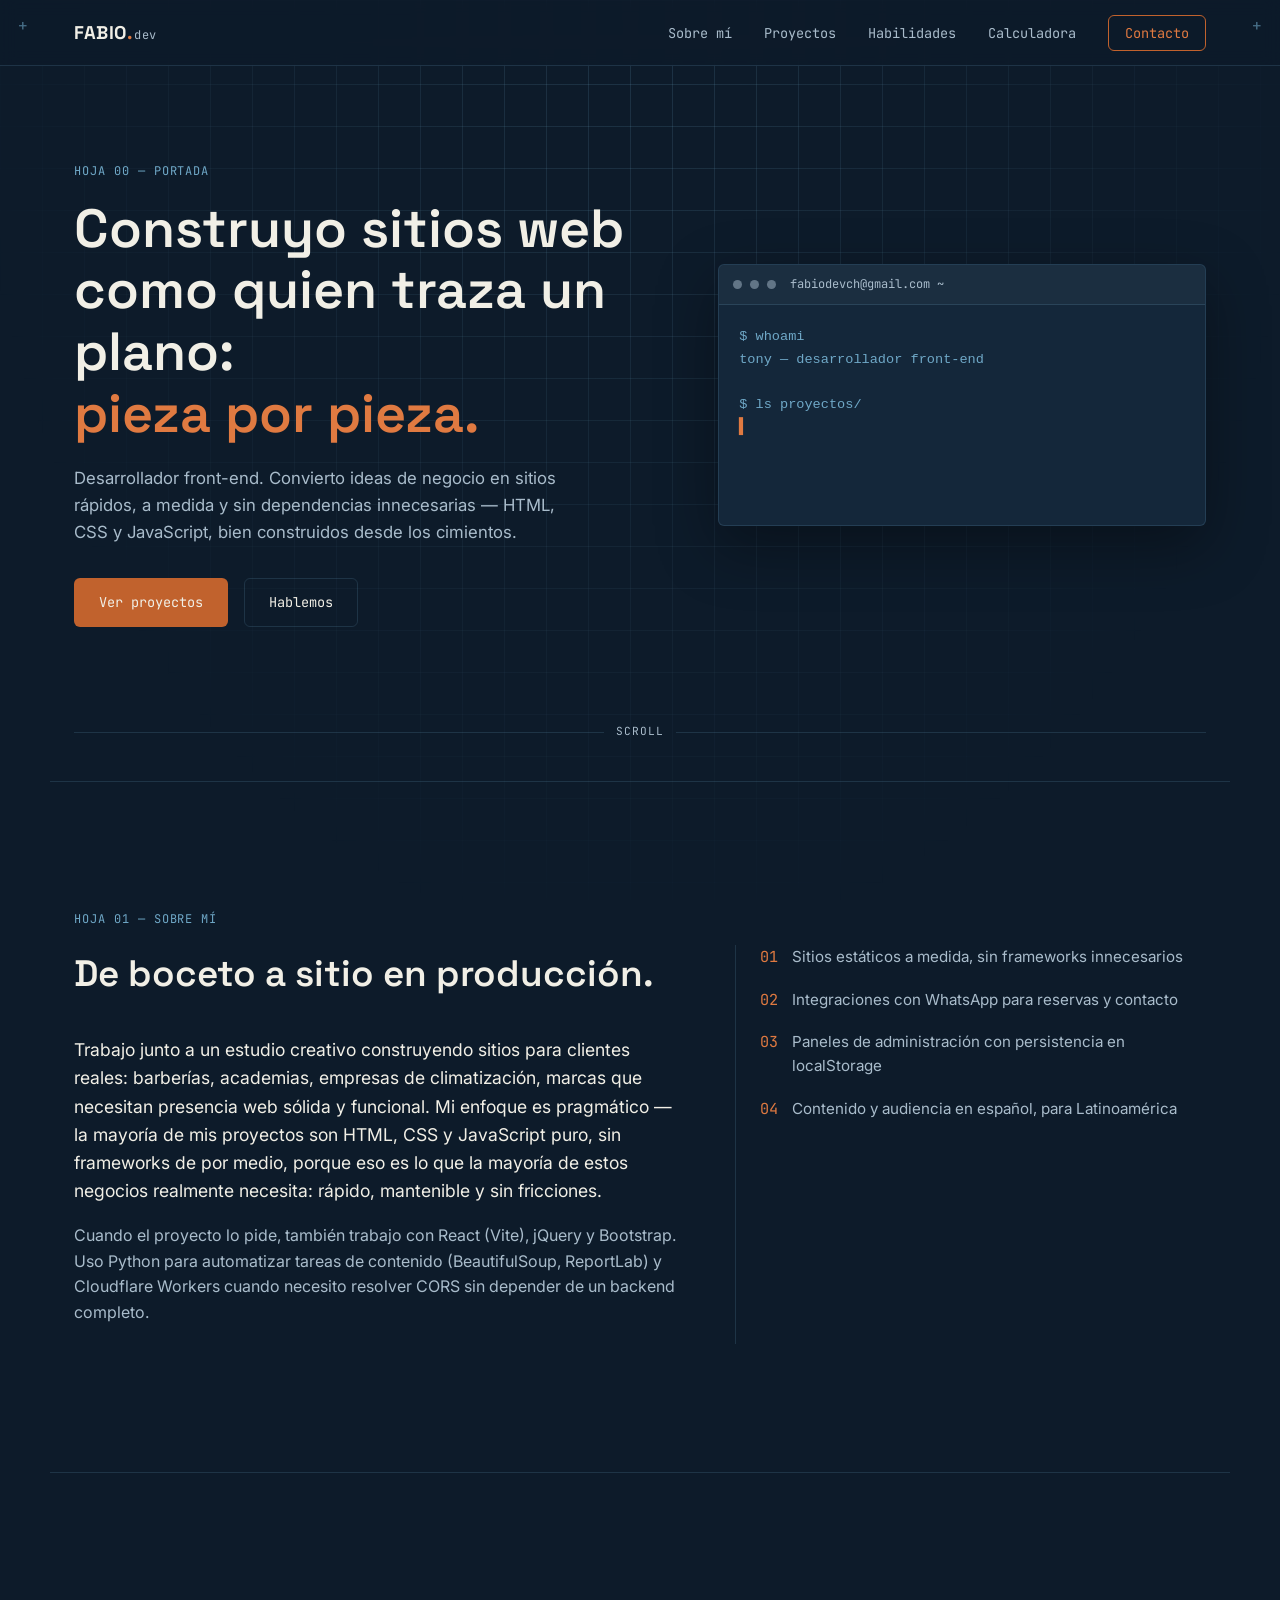
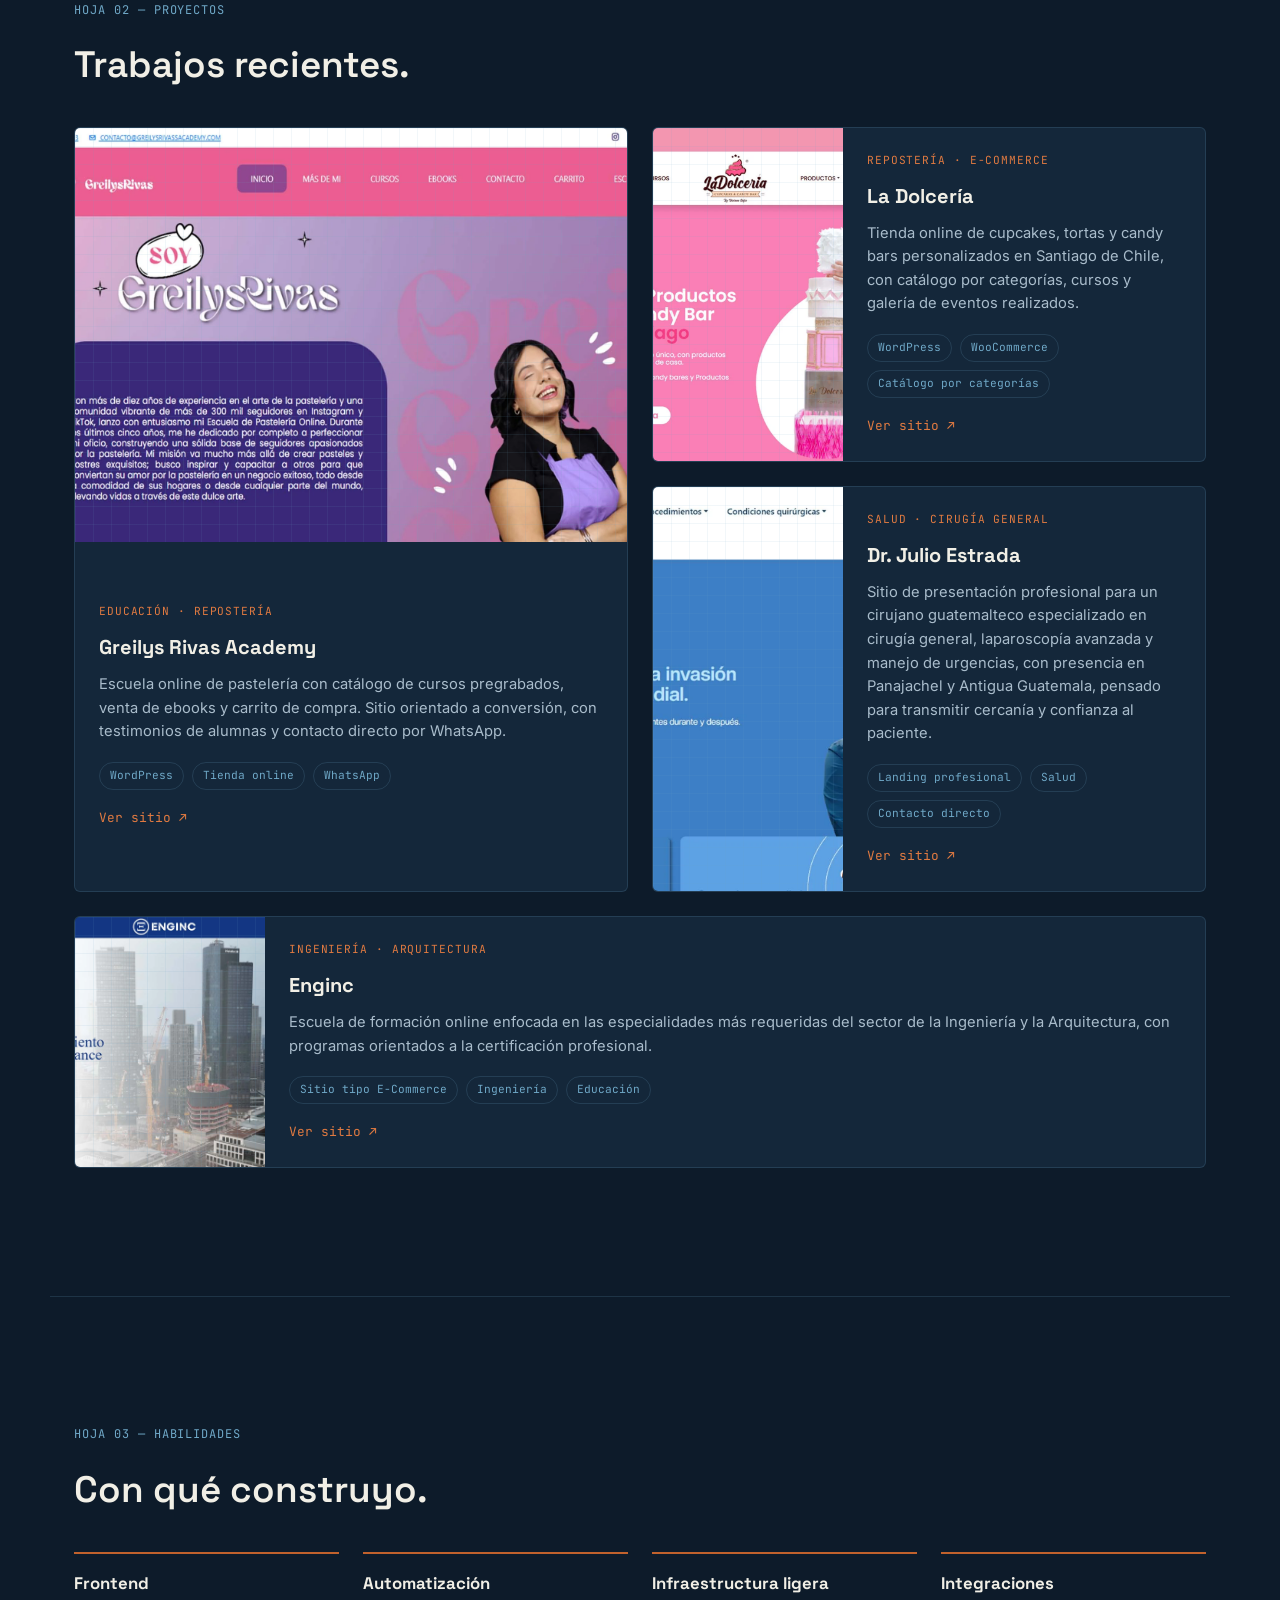
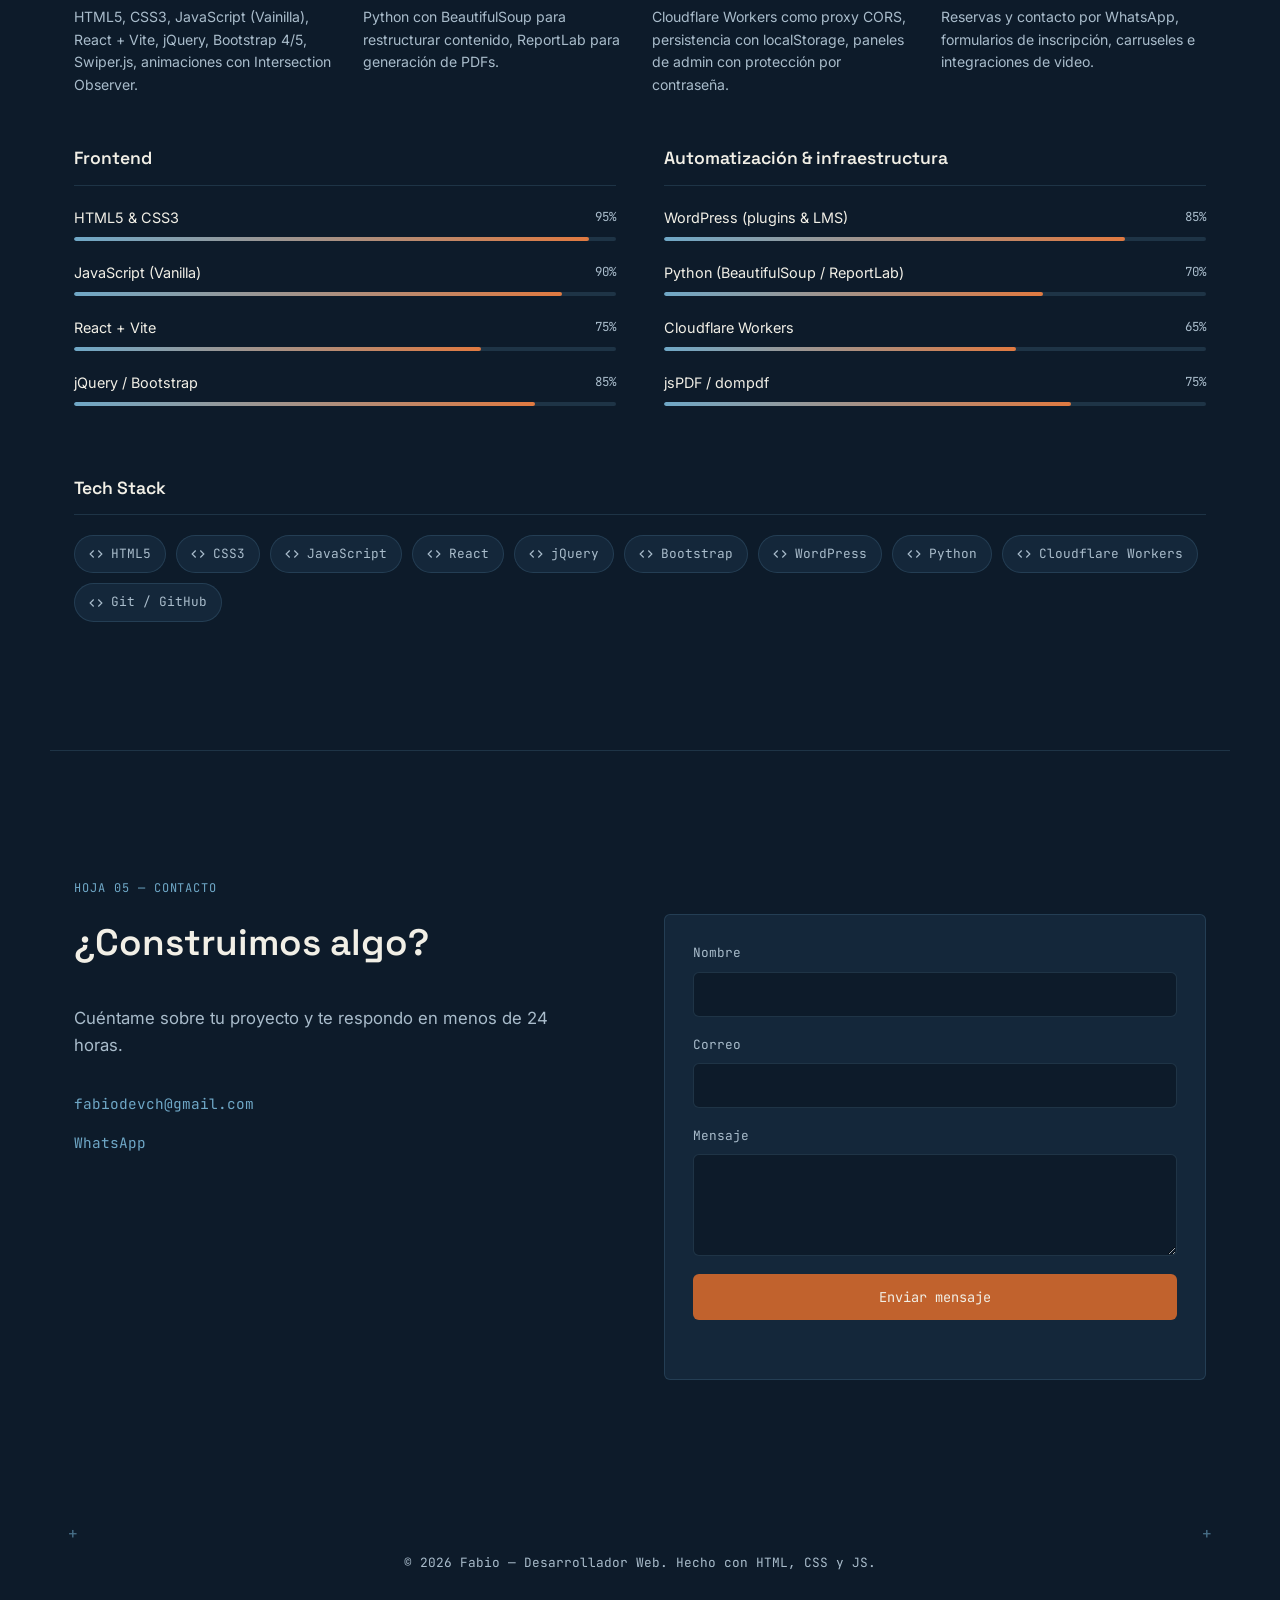
==== commit d100b42a: "portafolio 1.2.3 • Precios actualizados • Nuevos items en calculadora • Apartado nuevo de skills en " ====
--- a/index.html
+++ b/index.html
@@ -241,7 +241,7 @@
             </div>
           </article>
 
-          <!-- <article class="project-card">
+          <article class="project-card">
             <div class="project-thumb">
               <div class="project-thumb-pattern"></div>
               <img
@@ -272,7 +272,7 @@
                 >Ver sitio ↗</a
               >
             </div>
-          </article> -->
+          </article>
         </div>
       </section>
 
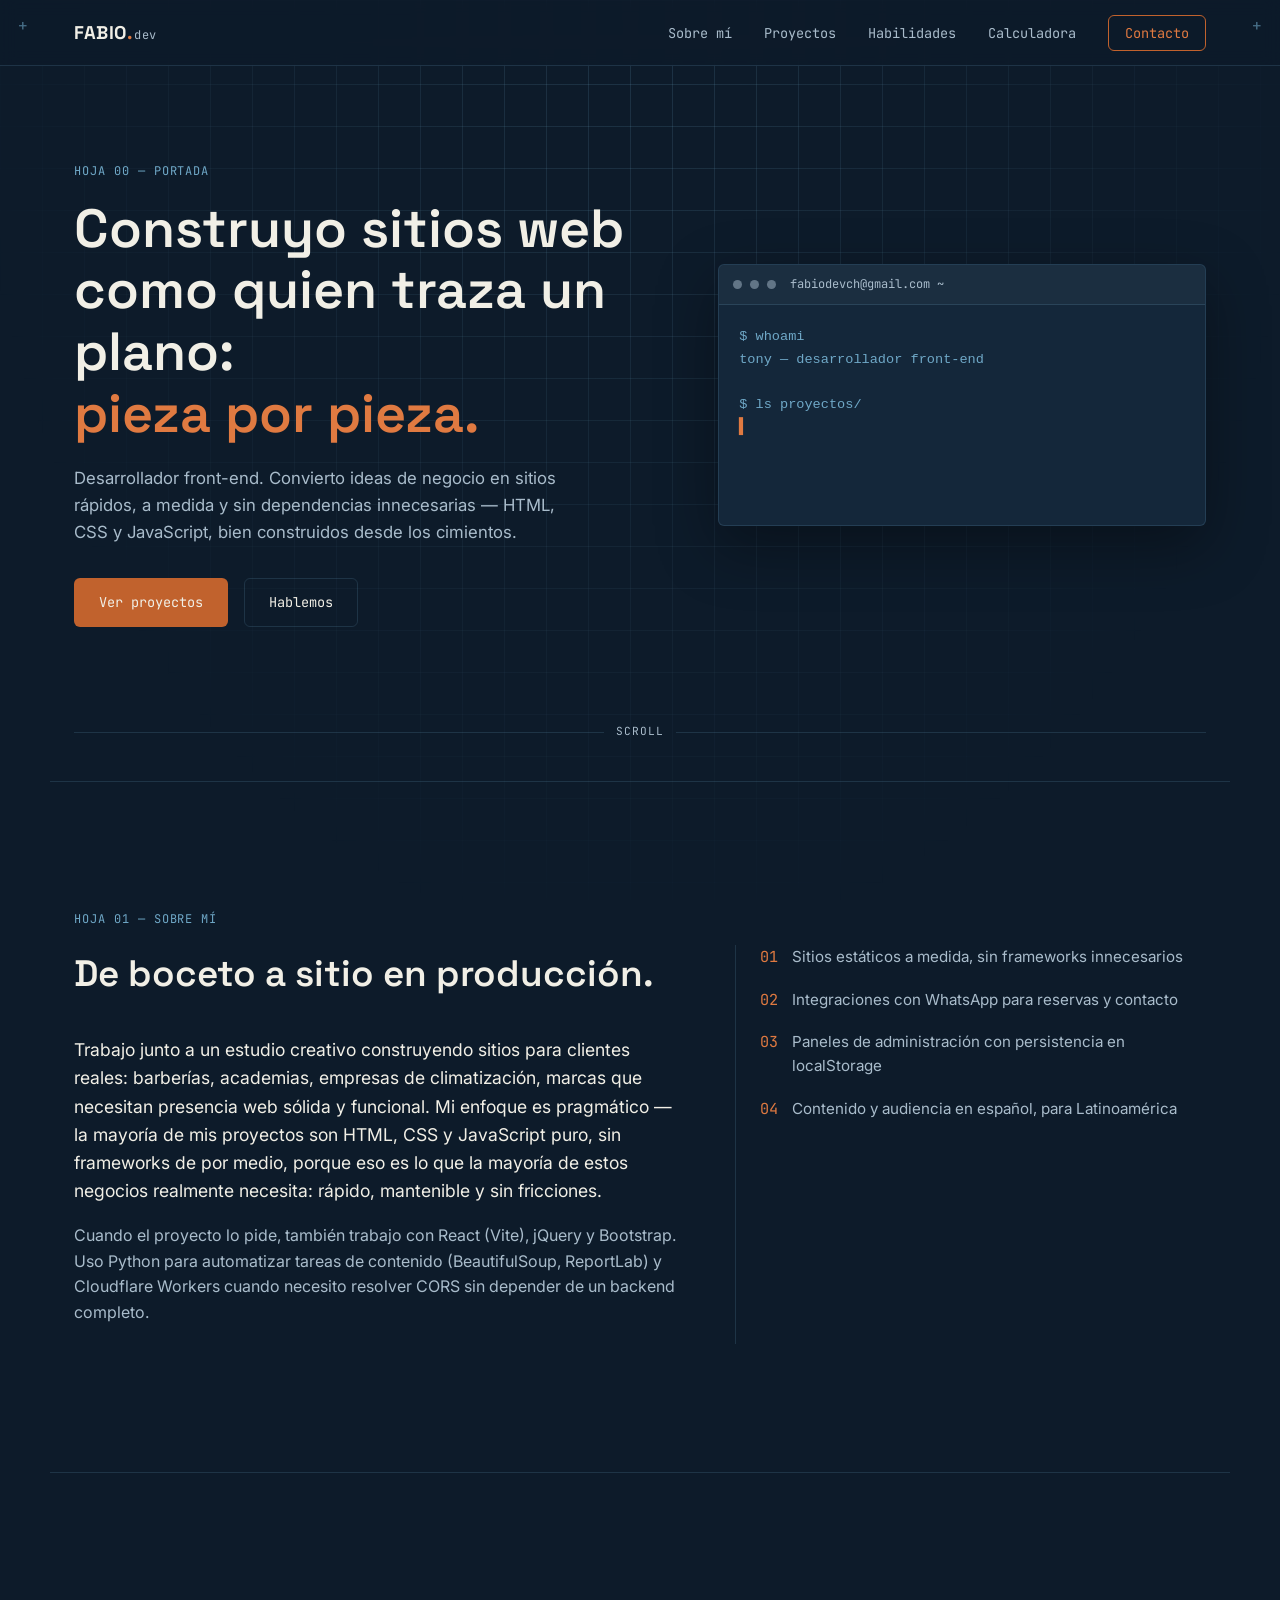
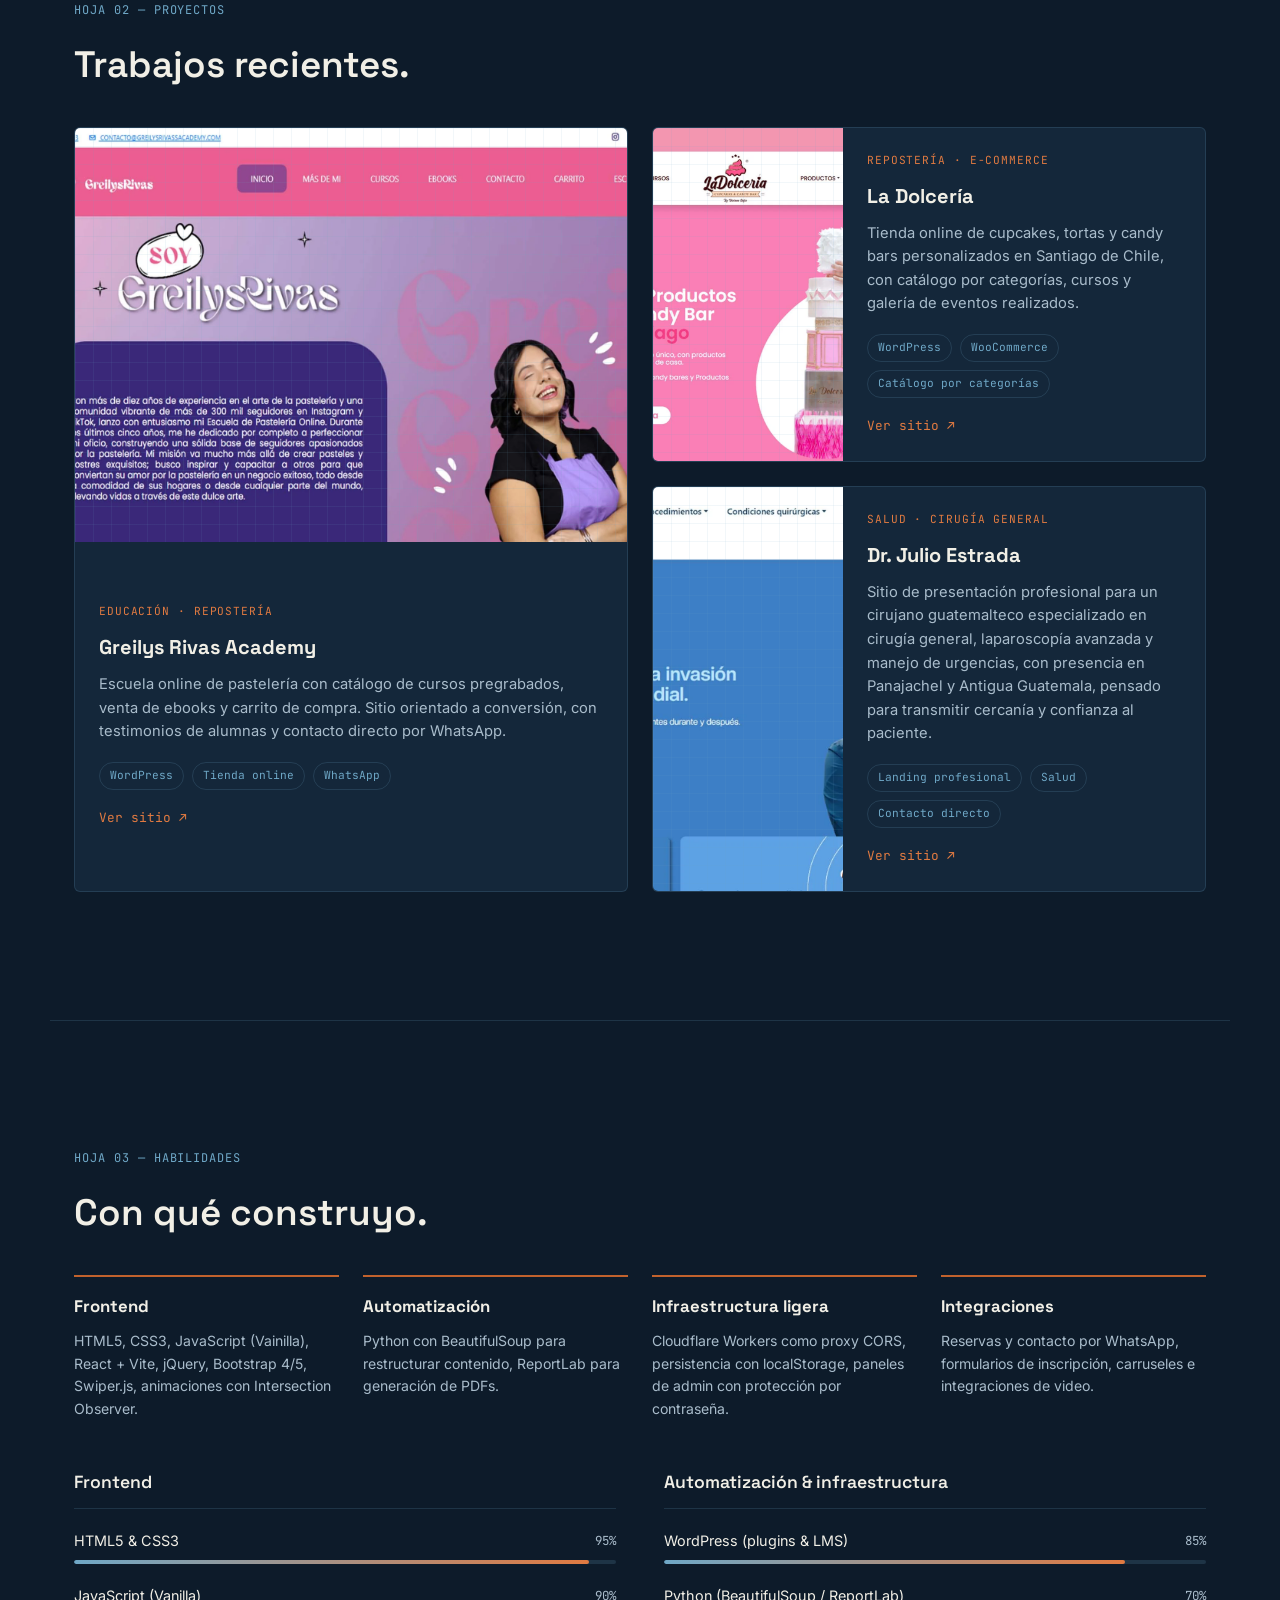
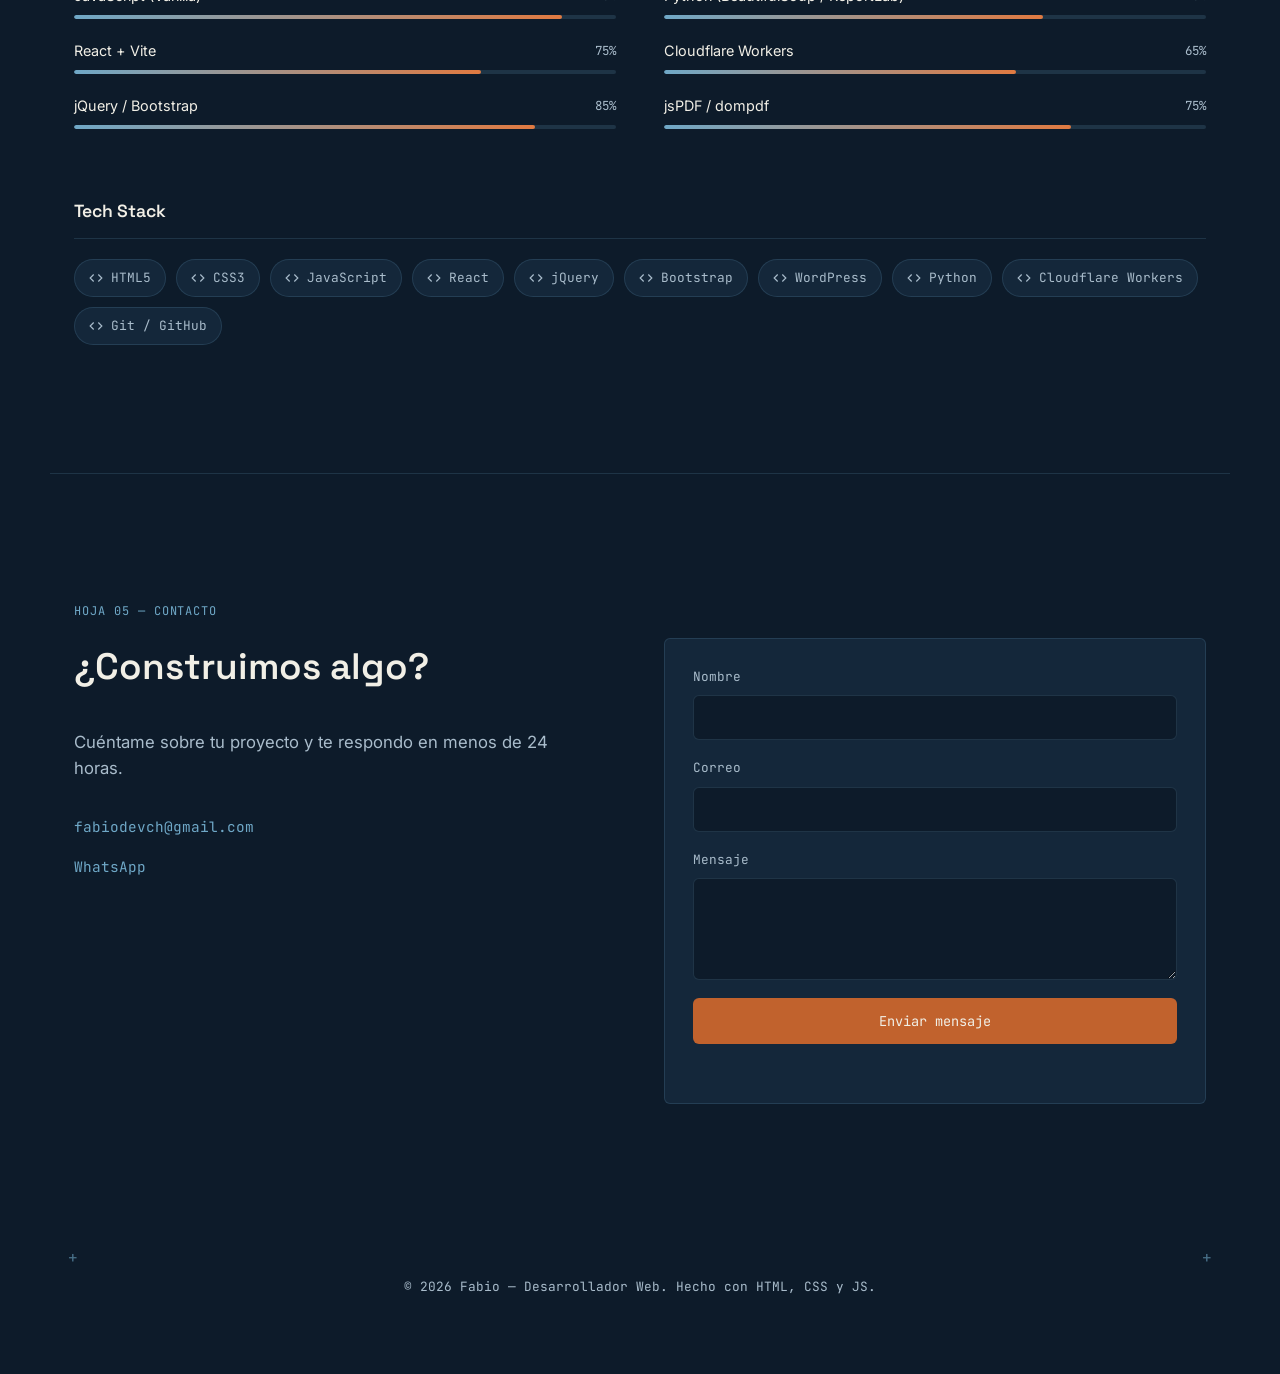
==== commit 47925188: "portafolio 1.2.3 • Precios actualizados • Nuevos items en calculadora • Apartado nuevo de skills en " ====
--- a/index.html
+++ b/index.html
@@ -241,7 +241,7 @@
             </div>
           </article>
 
-          <article class="project-card">
+          <!-- <article class="project-card">
             <div class="project-thumb">
               <div class="project-thumb-pattern"></div>
               <img
@@ -272,7 +272,7 @@
                 >Ver sitio ↗</a
               >
             </div>
-          </article>
+          </article> -->
         </div>
       </section>
 
